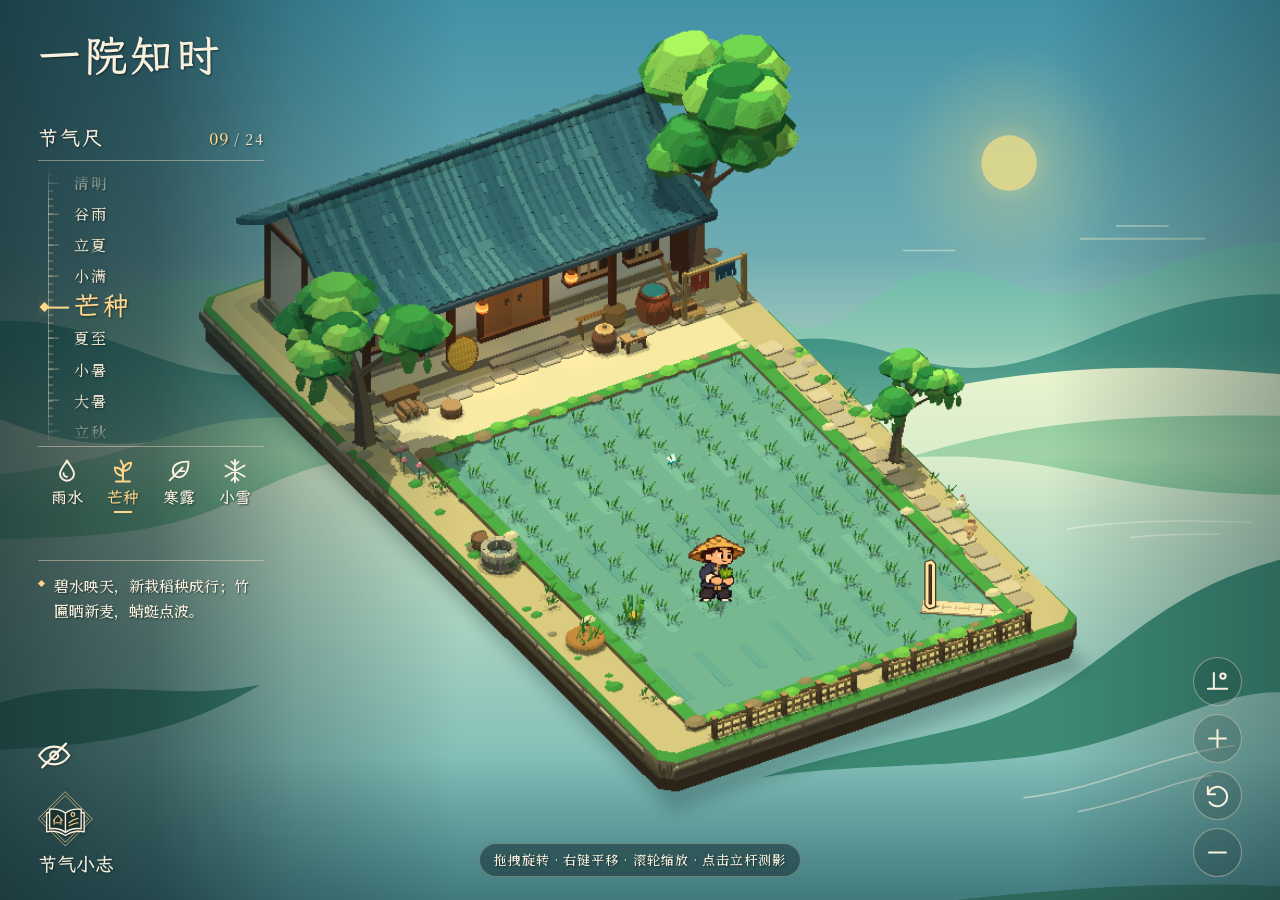
==== index.html @ ab1779f5 "feat: 初始化一院知时 v0.3（阻尼平滑视角、四时传统色彩优化与节气小志）" ====
<!doctype html>
<html lang="zh-CN">
<head>
  <meta charset="utf-8">
  <meta name="viewport" content="width=device-width, initial-scale=1">
  <meta name="theme-color" content="#192b2c">
  <meta name="description" content="沿二十四节气尺，于江汉农家小院观四时物候、传统色彩与圭表日影。">
  <title>一院知时</title>
  <link rel="stylesheet" href="style.css">
</head>
<body data-season="grain">
  <main class="exhibit">
    <aside class="side-panel" aria-label="节气导览">
      <header class="mast">
        <h1 id="work-title">一院知时</h1>
      </header>
      <nav class="calendar" aria-labelledby="ruler-heading">
        <div class="ruler-heading">
          <h2 id="ruler-heading">节气尺</h2>
          <span class="ruler-count"><span id="term-number">09</span> / 24</span>
        </div>
        <div class="ruler-window">
          <div class="ruler-cursor" aria-hidden="true"></div>
          <div id="terms" class="terms" style="--ruler-index: 8">
            <span class="calendar-mark">立春</span>
            <button class="term" type="button" tabindex="-1" data-season="rain"><span class="term-name">雨水</span><small lang="en">Rain Water</small></button>
            <span class="calendar-mark">惊蛰</span>
            <span class="calendar-mark">春分</span>
            <span class="calendar-mark">清明</span>
            <span class="calendar-mark">谷雨</span>
            <span class="calendar-mark">立夏</span>
            <span class="calendar-mark">小满</span>
            <button class="term" type="button" tabindex="-1" data-season="grain" aria-current="true"><span class="term-name">芒种</span><small lang="en">Grain in Ear</small></button>
            <span class="calendar-mark">夏至</span>
            <span class="calendar-mark">小暑</span>
            <span class="calendar-mark">大暑</span>
            <span class="calendar-mark">立秋</span>
            <span class="calendar-mark">处暑</span>
            <span class="calendar-mark">白露</span>
            <span class="calendar-mark">秋分</span>
            <button class="term" type="button" tabindex="-1" data-season="dew"><span class="term-name">寒露</span><small lang="en">Cold Dew</small></button>
            <span class="calendar-mark">霜降</span>
            <span class="calendar-mark">立冬</span>
            <button class="term" type="button" tabindex="-1" data-season="winter"><span class="term-name">小雪</span><small lang="en">Minor Snow</small></button>
            <span class="calendar-mark">大雪</span>
            <span class="calendar-mark">冬至</span>
            <span class="calendar-mark">小寒</span>
            <span class="calendar-mark">大寒</span>
          </div>
        </div>
        <div class="yard-links" role="group" aria-label="四个小院场景">
          <button type="button" data-yard="rain">
            <svg viewBox="0 0 24 24" aria-hidden="true"><path d="M12 3c-1.4 3.2-6 7.5-6 11.3a6 6 0 0 0 12 0C18 10.5 13.4 6.2 12 3Zm-3 11a3 3 0 0 0 3 3"/></svg>
            <span>雨水</span>
          </button>
          <button type="button" data-yard="grain" aria-current="true">
            <svg viewBox="0 0 24 24" aria-hidden="true"><path d="M12 21V7m0 9c-5 0-7-3-7-7 4 0 7 2 7 7Zm0-4c0-4 2.9-6.8 7-7 0 4-2.6 7-7 7Zm0-5-2-4m-4 18h12"/></svg>
            <span>芒种</span>
          </button>
          <button type="button" data-yard="dew">
            <svg viewBox="0 0 24 24" aria-hidden="true"><path d="M20 4c-8.2-.3-13.4 2.8-13.4 8a5.1 5.1 0 0 0 5.2 5.3c5.2 0 8.5-5.7 8.2-13.3ZM4 20 15 9m-7.2 7.2-.9-4.3m5.1 0 4.4.2"/></svg>
            <span>寒露</span>
          </button>
          <button type="button" data-yard="winter">
            <svg viewBox="0 0 24 24" aria-hidden="true"><path d="M12 2.5v19m-8.2-14.2 16.4 9.4M3.8 16.7l16.4-9.4M9 4l3 3 3-3M9 20l3-3 3 3"/></svg>
            <span>小雪</span>
          </button>
        </div>
      </nav>
      <div class="season-note" aria-live="polite" aria-atomic="true">
        <p id="term-summary">碧水映天，新栽稻秧成行；竹匾晒新麦，蜻蜓点波。</p>
      </div>
    </aside>
    <section class="stage" aria-label="农家小院">
      <svg class="landscape" viewBox="0 0 1200 900" preserveAspectRatio="xMidYMid slice" aria-hidden="true">
        <defs>
          <linearGradient id="sky" x2="0" y2="1">
            <stop offset="0" stop-color="var(--sky-top)"/>
            <stop offset="1" stop-color="var(--sky-haze)"/>
          </linearGradient>
          <linearGradient id="river" x2="0" y2="1">
            <stop offset="0" stop-color="var(--sky-haze)"/>
            <stop offset="1" stop-color="var(--river)"/>
          </linearGradient>
          <radialGradient id="sun-aura">
            <stop offset="0" stop-color="var(--sun-disc)" stop-opacity=".76"/>
            <stop offset=".36" stop-color="var(--sun-disc)" stop-opacity=".26"/>
            <stop offset="1" stop-color="var(--sun-disc)" stop-opacity="0"/>
          </radialGradient>
          <linearGradient id="ridge-mist" x2="0" y2="1">
            <stop offset="0" stop-color="var(--sky-haze)" stop-opacity="0"/>
            <stop offset=".66" stop-color="var(--sky-haze)" stop-opacity=".73"/>
            <stop offset="1" stop-color="var(--sky-haze)" stop-opacity="0"/>
          </linearGradient>
        </defs>
        <path fill="url(#sky)" d="M0 0h1200v900H0z"/>
        <g class="landscape-sun">
          <circle cx="946" cy="181" r="112" fill="url(#sun-aura)"/>
          <circle cx="946" cy="181" r="26" fill="var(--sun-disc)"/>
        </g>
        <g fill="none" stroke="var(--sky-haze)" stroke-linecap="round" opacity=".46">
          <path d="M1013 252h116m-82-12h48" stroke-width="2"/>
          <path d="M260 220h94m14 0h19m460 43h48" stroke-width="1.4"/>
        </g>
        <path fill="var(--ridge-far)" d="M0 355C83 332 135 279 209 292c33 6 66 42 105 46 44 5 81-41 124-43 46-3 65 35 108 40 42 5 67-33 104-36 40-3 63 28 101 35 47 8 72-44 123-51 56-8 82 25 127 21 69-6 101-45 199-49v223H0z"/>
        <path class="landscape-mist" fill="url(#ridge-mist)" d="M0 267h1200v169H0z"/>
        <path fill="var(--ridge-near)" d="M0 329c75-4 132 36 198 48 76 13 116-22 183-19 60 3 106 34 184 32 85-3 114-39 187-44 61-5 101 29 165 27 89-3 153-71 283-69v193H0z"/>
        <path fill="url(#river)" d="M0 421c146 63 248-23 418-17 135 5 178 30 284 24 111-6 219-76 498-49v521H0z"/>
        <path fill="var(--bank-far)" d="M0 473c156-17 172-65 312-51 112 11 145 22 263 13-73 26-193 15-247 24-89 15-106 55-214 68-41 5-76 5-114 7zm1200-55c-147-2-248 7-348 39 132-8 181 34 348 35z"/>
        <path fill="var(--bank-near)" d="M0 687c91-29 156 1 244-17-69 42-139 57-244 61zm1200-134c-144 38-168 125-297 157-61 15-131 27-189 47 99-16 216-6 309-31 69-18 122-49 177-49zm0 306c-179-9-348 19-536 41h536z"/>
        <path class="landscape-mist" fill="url(#ridge-mist)" d="M0 345h1200v165H0z"/>
        <g fill="none" stroke="var(--water-line)" stroke-linecap="round" stroke-width="1.5" opacity=".65">
          <path d="M1001 524c50-8 105-9 172-6m-113 14c36-4 59-3 83-3m-183 247c76-9 127-40 197-49m-146 62c65-13 82-27 125-34"/>
        </g>
      </svg>
      <svg id="yard-shadow" aria-hidden="true"><polygon id="plinth-shadow"/></svg>
      <canvas id="yard-compatibility" aria-hidden="true" hidden></canvas>
      <img id="farmer-atlas" alt="" hidden>
      <canvas id="yard" tabindex="0" aria-label="三维农家小院。拖动旋转，滚动缩放，右键拖动平移，键盘方向键旋转。"></canvas>
      <svg id="yard-hotspots" aria-hidden="true" hidden>
        <polygon id="gnomon-outline-edge"/>
        <polygon id="gnomon-outline"/>
        <path id="gnomon-measure"/>
      </svg>
      <button id="gnomon-target" type="button" aria-label="观察立杆与正午日影" aria-controls="gnomon-inspect" aria-expanded="false" hidden></button>
      <p class="renderer-message" id="renderer-message" hidden>浏览器暂时无法显示三维场景。</p>
    </section>
    <section id="gnomon-inspect" class="gnomon-inspect" aria-labelledby="gnomon-heading" hidden>
      <header>
        <h2 id="gnomon-heading">立杆测影</h2>
        <button id="gnomon-return" type="button" aria-label="退出观察" title="退出观察">
          <svg viewBox="0 0 24 24" aria-hidden="true"><path d="m6 6 12 12M18 6 6 18"/></svg>
        </button>
      </header>
      <p class="gnomon-reading">
        <span>正午影长</span><output id="gnomon-length"></output>
        <span class="gnomon-altitude">正午仰角 <output id="gnomon-altitude"></output></span>
      </p>
      <p id="gnomon-note">同一地点，正午太阳越高，竿影越短。</p>
    </section>
    <p class="stage-hint" aria-hidden="true">拖拽旋转 · 右键平移 · 滚轮缩放 · 点击立杆测影</p>
    <aside class="stage-tools" aria-label="浏览小院">
      <div class="view-controls" aria-label="小院视角">
        <button id="toggle-gnomon" type="button" aria-label="观察立杆测影" aria-pressed="false" title="立杆测影"><svg viewBox="0 0 24 24" aria-hidden="true"><path d="M9 5v13M4 18h16M9 18h9"/><circle cx="16.5" cy="7.5" r="2.2"/></svg></button>
        <button id="zoom-in" type="button" aria-label="放大" title="放大"><svg viewBox="0 0 24 24" aria-hidden="true"><path d="M5 12h14m-7-7v14"/></svg></button>
        <button id="reset-view" type="button" aria-label="复位视角" title="复位视角"><svg viewBox="0 0 24 24" aria-hidden="true"><path d="M4 5v6h6M4.4 10.2a8 8 0 1 1 1 7.3"/></svg></button>
        <button id="zoom-out" type="button" aria-label="缩小" title="缩小"><svg viewBox="0 0 24 24" aria-hidden="true"><path d="M5 12h14"/></svg></button>
      </div>
    </aside>
    <aside class="hud-dock" aria-label="界面和节气小志">
      <button id="hud-toggle" class="hud-toggle" type="button" aria-label="隐藏界面" aria-pressed="false" title="隐藏界面">
        <svg viewBox="1.75 0 28 28" aria-hidden="true">
          <path d="M2.6 14c2.7-4.15 6.9-6.7 11.4-6.7s8.7 2.55 11.4 6.7c-2.7 4.15-6.9 6.7-11.4 6.7S5.3 18.15 2.6 14Z"/>
          <circle cx="14" cy="14" r="3"/>
          <path class="hud-eye-slash" d="M5 23 23 5"/>
        </svg>
      </button>
      <button id="open-guide" class="guide-toggle" type="button" aria-haspopup="dialog" aria-controls="season-guide">
        <svg viewBox="3.45 0 80 80" aria-hidden="true">
          <path class="journal-frame" d="M40 4 76 40 40 76 4 40Z M40 9 71 40 40 71 9 40Z"/>
          <path class="journal-book" d="M40 32c-5-4-12-6-21-5v26c8-1 16 1 21 5 5-4 13-6 21-5V27c-9-1-16 1-21 5Zm0 0v26m-21-27-4 1v25c10-2 19 1 25 5 6-4 15-7 25-5V32l-4-1"/>
          <path class="journal-ink" d="m24 42 6-7 6 7m-11-1v6m9-6v6m-7-2h5m13 0c3-3 7-5 12-6m-12 10c4-2 8-4 12-4"/>
          <circle class="journal-ink" cx="50" cy="34" r="2.5"/>
        </svg>
        <span>节气小志</span>
      </button>
    </aside>
    <dialog id="season-guide" aria-labelledby="guide-term">
      <header class="guide-header">
        <div>
          <p class="guide-kicker">节气小志 <span id="guide-meta"></span></p>
          <h2 id="guide-term">芒种</h2>
        </div>
        <form method="dialog">
          <button class="guide-close" type="submit" aria-label="关闭" title="关闭" autofocus><svg viewBox="0 0 24 24" aria-hidden="true"><path d="m6 6 12 12M18 6 6 18"/></svg></button>
        </form>
      </header>
      <p id="guide-verse" class="guide-verse"></p>
      <p id="term-note">「有芒之谷可稼种」。浅水稻田映出天光云影，农夫忙于抢墒插秧；檐下竹匾摊晒新麦，蜻蜓掠水，夏木葱茏。</p>
      <dl class="phenology" aria-label="节气三候">
        <div><dt>初候</dt><dd id="hou-1"></dd></div>
        <div><dt>二候</dt><dd id="hou-2"></dd></div>
        <div><dt>三候</dt><dd id="hou-3"></dd></div>
      </dl>
      <div class="season-observations">
        <section class="season-palette" aria-labelledby="palette-heading">
          <h3 id="palette-heading">节气传统色</h3>
          <ul class="swatches">
            <li><i aria-hidden="true"></i><span></span></li>
            <li><i aria-hidden="true"></i><span></span></li>
            <li><i aria-hidden="true"></i><span></span></li>
          </ul>
          <small id="palette-caption" class="palette-caption"></small>
        </section>
        <figure class="sundial" id="sundial">
          <figcaption>田头正午日影</figcaption>
          <svg class="sun-diagram" viewBox="-15 10 95 55" aria-hidden="true">
            <path d="M-12 62H79" class="dial-axis"/>
            <rect x="32" y="60" height="2" class="shadow"/>
            <path d="M32 62V38" class="gnomon"/>
            <rect y="-.5" height="1" class="sun-ray"/>
            <circle cx="4" cy="4" r="3.5" class="sun"/>
          </svg>
          <span id="shadow-ratio" aria-hidden="true"></span>
          <small id="shadow-latitude" class="shadow-latitude">北纬 30.4° 示意</small>
        </figure>
      </div>
    </dialog>
    <div id="season-interlude" class="season-interlude" aria-hidden="true">
      <svg class="interlude-landscape" viewBox="0 0 1000 480" preserveAspectRatio="xMidYMax slice">
        <path d="M0 416c105-17 169-57 258-55 98 2 174 41 272 33 108-10 181-69 274-59 83 9 118 36 196 42v103H0Z" fill="currentColor"/>
        <path d="M0 451c102-11 172-47 263-43 77 3 157 35 254 30 119-7 202-52 294-43 74 7 125 38 189 41v44H0Z" fill="#060e16"/>
      </svg>
      <div class="interlude-composition">
        <svg id="term-dial" class="term-dial" viewBox="-220 -220 440 440" focusable="false">
          <circle r="176" class="dial-minute-ring"/>
          <circle r="166" class="dial-ring"/>
          <g id="dial-rotor">
            <path id="dial-diameters" class="dial-diameters"/>
            <g id="dial-fans"></g>
          </g>
          <circle r="15" class="dial-hub-ring"/>
          <path d="M0-10 2.7-2.7 10 0 2.7 2.7 0 10-2.7 2.7-10 0-2.7-2.7Z" class="dial-hub"/>
          <path d="M-6-215 0-205 6-215Z" class="dial-pointer"/>
        </svg>
        <div class="interlude-text">
          <p id="interlude-name" class="interlude-name"></p>
          <p id="interlude-english" class="interlude-english" lang="en"></p>
          <p id="interlude-longitude" class="interlude-longitude"></p>
          <p id="interlude-verse" class="interlude-verse"></p>
        </div>
      </div>
    </div>
  </main>
  <script src="assets/farmer-data.js"></script>
  <script src="scene.js"></script>
  <script src="app.js"></script>
</body>
</html>
---- style.css ----
@font-face {
  font-family:"Yard WenKai";
  src:url("fonts/yard-wenkai.woff2") format("woff2");
  font-weight:500;
  font-display:swap;
}
@font-face {
  font-family:"Yard Song";
  src:url("fonts/yard-song.woff") format("woff");
  font-weight:500;
  font-display:swap;
}
:root {
  color-scheme: light;
  --display:"Yard WenKai","STKaiti","华文楷体","KaiTi","楷体",serif;
  --body-font:"Yard Song","Noto Serif SC","STSong","华文宋体","SimSun","宋体",serif;
  --ink: #fff8eb;
  --paper: #f4f0e5;
  --accent: #ffe699;
  --sky-top:#3c8ea6;
  --sky-haze:#eaf5cf;
  --sun-disc:#ffe584;
  --ridge-far:#6cb8aa;
  --ridge-near:#3f9385;
  --river:#57a8ae;
  --bank-far:#79c293;
  --bank-near:#3d8b75;
  --water-line:#f2fae4;
  --scrim:#12292d;
  --plinth-shadow:#1c3d3f;
  --mist-opacity:.48;
  --hud-edge:clamp(24px,3vw,56px);
  --hud-top:clamp(24px,3.7vh,46px);
  --hud-bottom:clamp(18px,2.6vh,32px);
  --ruler-step:clamp(26px,3.45vh,38px);
  --hud-dock-width:clamp(94px,7.1vw,128px);
  --hud-rail-width:clamp(210px,17.6vw,280px);
  --hud-ink:#f9f0dd;
  --hud-muted:#e7dfca;
  --hud-gold:#ffd68a;
  --hud-line:#f2e0c473;
  --hud-shadow:1px 1px 2px #0f2226b8;
  --ui-shadow:1px 1px 1px rgb(21 40 35 / 14%);
}
* { box-sizing: border-box; }
[hidden] { display: none !important; }
body[data-season="rain"] {
  --accent:#daf09e;
  --mist-opacity:.60;
  --sky-top:#479396; --sky-haze:#e4f3d6; --sun-disc:#ffeab5; --ridge-far:#7cc3b3;
  --ridge-near:#4da08a; --river:#68b8b3; --bank-far:#88ca95; --bank-near:#489477;
  --scrim:#11292a; --plinth-shadow:#1d403d;
}
body[data-season="dew"] {
  --accent:#ffd49c;
  --mist-opacity:.38;
  --sky-top:#4c6e96; --sky-haze:#f3dfc1; --sun-disc:#ffb56b; --ridge-far:#869cb5;
  --ridge-near:#58728c; --river:#6c8ca3; --bank-far:#bea57f; --bank-near:#687f8d;
  --water-line:#fae9d0; --scrim:#1c2130; --plinth-shadow:#2c2f42;
}
body[data-season="winter"] {
  --accent:#d9ecfa;
  --mist-opacity:.70;
  --sky-top:#4b6a8f; --sky-haze:#e4eff7; --sun-disc:#ffe3b5; --ridge-far:#8aa6bf;
  --ridge-near:#5a7896; --river:#6e8ea8; --bank-far:#c0d4e2; --bank-near:#5f7f9b;
  --water-line:#f0f7fc; --scrim:#132133; --plinth-shadow:#1f334a;
}
body { margin:0; min-width:300px; background:var(--paper); color:var(--ink); font:500 16px/1.5 var(--body-font); font-synthesis:none; }
button { color:inherit; font:inherit; cursor:pointer; -webkit-tap-highlight-color:transparent; }
button:focus-visible, canvas:focus-visible { outline:2px solid currentColor; outline-offset:-2px; }

.exhibit { position:relative; min-height:100svh; }
.exhibit::before {
  content:""; position:absolute; z-index:2; inset:0; pointer-events:none;
  background:
    linear-gradient(90deg,color-mix(in srgb,var(--scrim) 78%,transparent) 0%,color-mix(in srgb,var(--scrim) 62%,transparent) 12%,color-mix(in srgb,var(--scrim) 26%,transparent) 23%,transparent 36%,transparent 82%,color-mix(in srgb,var(--scrim) 36%,transparent) 100%),
    linear-gradient(0deg,color-mix(in srgb,var(--scrim) 38%,transparent) 0%,transparent 16%);
}
.exhibit.hud-hidden::before { content:none; }
.exhibit.hud-hidden :is(.side-panel,.stage-tools,.stage-hint,.renderer-message,.season-interlude) { display:none; }
.exhibit.hud-hidden :is(#yard-hotspots,#gnomon-target,.gnomon-inspect) { display:none; }
.exhibit.gnomon-focused .stage-hint,
body:has(#season-guide[open]) .stage-hint { opacity:0; }
.exhibit.hud-hidden .guide-toggle { visibility:hidden; }
.hud-dock {
  position:fixed; z-index:3; left:var(--hud-edge); bottom:var(--hud-bottom);
  width:var(--hud-dock-width); display:grid; justify-items:start; gap:clamp(6px,1vh,12px);
  color:var(--hud-ink); text-shadow:var(--hud-shadow);
}
.hud-dock button, .stage-tools button, .guide-close { padding:0; border:0; background:transparent; }
.hud-dock button:hover, .stage-tools button:hover, .guide-close:hover { color:var(--hud-gold); }
.hud-toggle {
  display:grid; place-items:center start; width:clamp(54px,4vw,74px); height:clamp(48px,3.6vw,62px);
}
.hud-toggle svg {
  width:clamp(37px,2.55vw,49px); height:auto; fill:none; stroke:currentColor; stroke-width:1.7;
  stroke-linecap:round; stroke-linejoin:round; filter:drop-shadow(1px 1px 1px #13252793);
}
.hud-toggle[aria-pressed="true"] .hud-eye-slash { display:none; }
.hud-toggle[aria-pressed="true"] { color:#203a39; }
.hud-toggle[aria-pressed="true"] svg { filter:drop-shadow(0 1px 1px #fff8e9ba); }
.side-panel {
  position:absolute; z-index:3; top:var(--hud-top); bottom:var(--hud-bottom); left:var(--hud-edge);
  width:var(--hud-rail-width); display:grid; grid-template-rows:auto auto 1fr;
  align-items:start; row-gap:clamp(22px,5vh,50px);
  pointer-events:none; color:var(--hud-ink); text-shadow:var(--hud-shadow);
}
.mast h1 { margin:0; font:500 clamp(40px,3.35vw,65px)/1.12 var(--display); letter-spacing:.07em; white-space:nowrap; }
.calendar { width:100%; }
.ruler-heading {
  display:flex; align-items:baseline; justify-content:space-between; gap:8px;
  border-bottom:1px solid var(--hud-line); padding-bottom:9px; margin-bottom:6px;
}
.ruler-heading h2 { margin:0; font:500 clamp(20px,1.3vw,25px)/1.2 var(--display); letter-spacing:.09em; }
.ruler-count { color:var(--hud-muted); font-size:clamp(14px,1vw,19px); font-variant-numeric:lining-nums tabular-nums; letter-spacing:.08em; }
#term-number { color:var(--hud-gold); font-size:1.12em; }
.ruler-window {
  position:relative; width:100%; height:calc(9 * var(--ruler-step)); overflow:clip;
  pointer-events:auto; touch-action:pan-x pinch-zoom; user-select:none;
  mask-image:linear-gradient(transparent,#000 13%,#000 87%,transparent);
}
.terms {
  position:absolute; width:100%; top:calc(50% - var(--ruler-step) / 2);
  display:grid; grid-auto-rows:var(--ruler-step);
  transform:translateY(calc(var(--ruler-index) * var(--ruler-step) * -1));
  transition:transform 250ms cubic-bezier(.25,.73,.28,1);
}
.terms::before {
  content:""; position:absolute; top:calc(var(--ruler-step) / 2); bottom:calc(var(--ruler-step) / 2);
  left:10px; width:4px; border-left:1px solid var(--hud-line);
  background:repeating-linear-gradient(to bottom,var(--hud-line) 0 1px,transparent 1px calc(var(--ruler-step) / 4));
}
.calendar-mark {
  position:relative; display:flex; align-items:center; padding-left:36px;
  color:var(--hud-muted); font:500 clamp(15px,1.05vw,19px)/1 var(--body-font); letter-spacing:.12em;
}
.calendar-mark::before, .term::before {
  content:""; position:absolute; left:10px; top:50%; width:11px; border-top:1px solid var(--hud-line);
}
.term {
  position:relative; display:flex; align-items:center; gap:9px; padding:0 0 0 36px;
  border:0; background:transparent; text-align:left; text-shadow:inherit; pointer-events:auto;
}
.term::before { width:17px; border-color:currentColor; }
.term-name { font:500 clamp(18px,1.15vw,22px)/1 var(--display); letter-spacing:.09em; }
.term small { display:none; }
.term[aria-current="true"], .term:hover { color:var(--hud-gold); }
.term[aria-current="true"] .term-name { font-size:clamp(25px,2vw,38px); }
.term[aria-current="true"]::before { width:21px; border-top-width:2px; }
.ruler-cursor {
  position:absolute; z-index:1; left:3px; top:50%; width:7px; height:7px;
  transform:translateY(-50%) rotate(45deg); pointer-events:none;
  background:var(--hud-gold); box-shadow:0 0 9px #ffbf6766;
}
.yard-links { display:grid; grid-template-columns:repeat(4,1fr); border-top:1px solid var(--hud-line); padding-top:5px; }
.yard-links button {
  position:relative; display:grid; place-items:center; align-content:center; gap:5px;
  min-width:0; min-height:clamp(61px,4.1vw,78px); padding:5px 2px 9px; border:0; background:transparent;
  font:500 clamp(16px,1.05vw,20px)/1 var(--display); white-space:nowrap; text-shadow:inherit; pointer-events:auto;
}
.yard-links button:is([aria-current="true"],:hover) { color:var(--hud-gold); }
.yard-links button[aria-current="true"]::after {
  content:""; position:absolute; bottom:2px; width:18px; border-bottom:2px solid currentColor;
}
.yard-links svg, .stage-tools svg, .guide-close svg, .guide-toggle svg {
  fill:none; stroke:currentColor; stroke-width:1.65; stroke-linecap:round; stroke-linejoin:round;
}
.yard-links svg { width:clamp(28px,1.9vw,36px); height:auto; }
.season-note {
  position:relative; max-width:100%;
  border-top:1px solid var(--hud-line); padding:13px 0 0 16px;
}
.season-note::before {
  content:""; position:absolute; top:20px; left:1px; width:5px; height:5px;
  transform:rotate(45deg); background:var(--hud-gold);
}
.season-note p { margin:0; font-size:clamp(15px,1.05vw,18px); line-height:1.65; text-wrap:pretty; }
.stage-tools {
  position:absolute; z-index:3; right:var(--hud-edge); bottom:var(--hud-bottom);
  color:var(--hud-ink); text-shadow:var(--hud-shadow);
}
.guide-toggle {
  display:grid; place-items:center start; gap:5px; width:100%; padding-bottom:3px; text-align:left;
  font:500 clamp(19px,1.27vw,25px)/1.2 var(--display); white-space:nowrap; text-shadow:inherit;
}
.guide-toggle svg {
  width:clamp(60px,4.6vw,88px); height:auto; filter:drop-shadow(1px 2px 1px #13232693);
}
.journal-frame { stroke:var(--hud-gold); stroke-opacity:.84; stroke-width:1.1; }
.journal-book { fill:#172d2caa; stroke-width:1.8; }
.journal-ink { stroke:var(--hud-gold); stroke-width:1.5; }
.view-controls { display:grid; justify-items:center; gap:8px; }
.view-controls button, .guide-close { display:grid; place-items:center; height:44px; width:44px; }
.view-controls button {
  width:clamp(49px,3.6vw,67px); height:clamp(49px,3.6vw,67px);
  border:1px solid var(--hud-line); border-radius:50%; background:#142b2b36;
  transition:color .2s ease,border-color .2s ease,background-color .2s ease;
}
.view-controls button[aria-pressed="true"] {
  color:var(--hud-gold); border-color:var(--hud-gold); background:#172f3188;
}
.stage-hint {
  position:absolute; z-index:3; left:50%; bottom:var(--hud-bottom); transform:translateX(-50%);
  margin:0; padding:6px 14px; border-radius:999px; pointer-events:none;
  font-size:13px; letter-spacing:.08em; white-space:nowrap;
  color:var(--hud-ink); background:color-mix(in srgb,var(--scrim) 52%,transparent);
  border:1px solid color-mix(in srgb,var(--hud-line) 70%,transparent);
  text-shadow:var(--hud-shadow); transition:opacity .2s ease;
}
.view-controls svg { width:clamp(29px,2.03vw,38px); height:auto; }
.guide-close svg { width:32px; height:32px; }

#season-guide {
  position:fixed; inset:auto auto var(--hud-bottom) calc(var(--hud-edge) + var(--hud-rail-width) + 16px); margin:0;
  width:min(450px,calc(100% - 2 * var(--hud-edge) - var(--hud-rail-width) - 16px)); max-width:none;
  max-height:calc(100dvh - 2 * var(--hud-bottom)); overflow:auto;
  padding:clamp(16px,2.05vw,27px); color:var(--hud-ink); background:#16292cf2;
  border:1px solid #d4b982a6; box-shadow:0 18px 50px #08171a66;
}
#season-guide::backdrop { background:#0e1b1f59; }
.guide-header { display:flex; align-items:start; justify-content:space-between; }
.guide-header p { margin:0 0 4px; font:500 15px/1.4 var(--display); letter-spacing:.12em; color:var(--hud-gold); }
#guide-meta { font:500 13px/1.4 var(--body-font); letter-spacing:.06em; color:var(--hud-muted); }
.guide-header h2 { margin:0; font:500 clamp(34px,3.8vw,50px)/1.15 var(--display); letter-spacing:.12em; }
.guide-close { margin:-7px -7px 0 0; }
.guide-verse {
  margin:12px 0 0; padding:4px 0 4px 11px; border-left:2px solid var(--hud-gold);
  font:500 15px/1.55 var(--body-font); color:var(--hud-gold); letter-spacing:.05em;
}
#term-note { margin:12px 0 14px; font:500 15.5px/1.8 var(--body-font); }
.phenology {
  display:grid; grid-template-columns:repeat(3,minmax(0,1fr)); gap:8px;
  margin:0 0 16px; padding:10px 0;
  border-top:1px solid var(--hud-line); border-bottom:1px solid var(--hud-line);
}
.phenology div { display:grid; gap:3px; min-width:0; }
.phenology dt { font-size:12px; letter-spacing:.12em; color:var(--hud-gold); opacity:.9; }
.phenology dd { margin:0; font-size:14px; line-height:1.35; color:var(--hud-ink); }
.season-observations {
  display:grid; grid-template-columns:1fr 1fr; align-items:start; gap:12px;
  padding-top:2px;
}
.season-palette h3, .sundial figcaption { margin:0; font:500 17px/1.25 var(--display); white-space:nowrap; }
.swatches { display:flex; gap:8px; list-style:none; padding:0; margin:12px 0 0; }
.swatches li { display:grid; justify-items:start; gap:5px; font-size:14px; line-height:1.4; white-space:nowrap; }
.swatches i { width:2.1em; height:1.05em; background:var(--swatch); border:1px solid #fff6e066; box-shadow:0 1px 4px #07121455; }
.palette-caption { display:block; margin-top:9px; font-size:12.5px; letter-spacing:.08em; color:var(--hud-muted); }
.sundial { margin:0; padding-left:13px; border-left:1px solid var(--hud-line); display:grid; justify-items:start; }
.sun-diagram { display:block; width:100px; height:54px; }
#shadow-ratio { color:var(--hud-gold); font-size:15px; line-height:1.4; font-variant-numeric:lining-nums tabular-nums; }
.shadow-latitude { margin-top:4px; color:var(--hud-muted); font-size:12px; white-space:nowrap; }
.dial-axis { stroke:currentColor; opacity:.62; stroke-width:1; }
.gnomon { stroke:currentColor; stroke-width:2; }
.shadow { width:var(--shadow-length,4px); fill:var(--hud-gold); transition:width .28s; }
.sun { stroke:var(--hud-gold); stroke-width:1.4; fill:#fae3aa; transform:translate(var(--sun-position,8px),var(--sun-height,12px)); transition:transform .28s; }
.sun-ray { width:var(--ray-length,31px); fill:var(--hud-gold); transform:translate(32px,38px) rotate(var(--ray-angle,-132deg)); transition:width .28s,transform .28s; }

.stage {
  position:relative; isolation:isolate; min-height:100svh; overflow:hidden;
  background:var(--river);
}
.landscape { position:absolute; inset:0; width:100%; height:100%; pointer-events:none; }
#yard-shadow, #yard-hotspots { position:absolute; inset:0 0 50px; width:100%; height:calc(100% - 50px); pointer-events:none; overflow:visible; }
#plinth-shadow { fill:var(--plinth-shadow); opacity:.29; filter:blur(8px); transform:translate(7px,9px); }
.landscape-sun { opacity:.75; }
.landscape-mist { opacity:var(--mist-opacity); }
body[data-season="rain"] .landscape-sun,
body[data-season="winter"] .landscape-sun { visibility:hidden; }
#yard, #yard-compatibility { position:absolute; inset:0 0 50px; width:100%; height:calc(100% - 50px); display:block; }
#yard { touch-action:none; cursor:grab; }
#yard.gnomon-hover { cursor:pointer; }
#yard.dragging { cursor:grabbing; }
#yard-compatibility { pointer-events:none; }
#yard.compatibility-active { opacity:0; }
.stage:has(#yard.compatibility-active:focus-visible) { outline:2px solid var(--accent); outline-offset:-3px; }
.renderer-message { position:absolute; inset:43% 20px auto; text-align:center; }
#gnomon-target { position:absolute; pointer-events:none; opacity:0; padding:0; border:0; }
#yard-hotspots { --pole-stroke:3px; }
.stage:has(#yard.gnomon-hover,#gnomon-target:focus-visible) #yard-hotspots,
.exhibit.gnomon-focused #yard-hotspots { --pole-stroke:4.5px; }
#gnomon-outline, #gnomon-outline-edge { fill:none; stroke-linejoin:round; }
#gnomon-outline-edge { stroke:#352419; stroke-width:calc(var(--pole-stroke) + 2.5px); opacity:.86; }
#gnomon-outline { stroke:#ffe3a0; stroke-width:var(--pole-stroke); }
#gnomon-measure {
  display:none; stroke:#ffda8d; stroke-width:2; stroke-linecap:round;
  fill:none; filter:drop-shadow(0 1px 2px #1b2928);
}
.exhibit.gnomon-focused #gnomon-measure { display:block; }
.gnomon-inspect {
  position:absolute; z-index:3; left:50%; bottom:var(--hud-bottom); transform:translateX(-50%);
  width:min(448px,calc(100% - 2 * var(--hud-edge))); padding:14px 19px 16px;
  color:var(--hud-ink); background:#16292cf2; border:1px solid #d4b982a6;
  box-shadow:0 8px 28px #09191a44;
}
.gnomon-inspect header { display:flex; align-items:center; justify-content:space-between; }
.gnomon-inspect h2 { margin:0; font:500 21px/1.2 var(--display); letter-spacing:.1em; }
.gnomon-inspect button {
  display:grid; place-items:center; width:36px; height:36px; margin:-5px -8px 0 0;
  border:0; padding:0; background:transparent;
}
.gnomon-inspect button:hover { color:var(--hud-gold); }
.gnomon-inspect button svg {
  width:24px; height:24px; fill:none; stroke:currentColor; stroke-width:1.7; stroke-linecap:round;
}
.gnomon-inspect p { margin:6px 0 0; }
.gnomon-reading { display:flex; flex-wrap:wrap; align-items:baseline; gap:6px 12px; color:var(--hud-muted); }
#gnomon-length { font:500 26px/1.25 var(--body-font); color:var(--hud-gold); font-variant-numeric:tabular-nums; }
.gnomon-altitude { margin-left:auto; font-size:14px; color:var(--hud-muted); font-variant-numeric:tabular-nums; }
#gnomon-altitude { color:var(--hud-ink); }
.season-interlude {
  --wash:#101e21;
  --tint:#d9e4bb;
  --dial-gold:#ffdf9d;
  --dial-turn:460ms;
  --dial-reveal:210ms;
  --interlude-fade:150ms;
  --travel:calc(var(--entry-direction,1) * clamp(48px,9svh,84px));
  position:fixed; z-index:4; inset:0;
  display:grid; place-items:center; padding:clamp(12px,3vw,36px);
  pointer-events:none;
  color:#fff8e9;
}
.season-interlude::before {
  content:"";
  position:absolute; inset:0;
  opacity:0;
  background-color:var(--wash);
  background-image:
    radial-gradient(circle at 18px 26px,#e5ead68c .6px,transparent 1.3px),
    radial-gradient(circle at 104px 52px,#b0c7d67d .5px,transparent 1.15px),
    radial-gradient(circle at 41px 70px,#f2ddbb7e .65px,transparent 1.5px),
    radial-gradient(circle at 187px 113px,#fff2ce96 .7px,transparent 1.7px),
    radial-gradient(ellipse at 32% 47%,#c4dfd91a,transparent 61%),
    linear-gradient(164deg,#070b14 0%,transparent 95%);
  background-size:115px 101px,173px 137px,89px 171px,257px 193px,100% 100%,100% 100%;
  transition:opacity 390ms ease,background-color 160ms ease;
}
.season-interlude[data-term="rain"] { --wash:#112331; --tint:#d2ecea; }
.season-interlude[data-term="dew"] { --wash:#2a1d20; --tint:#f4dfba; }
.season-interlude[data-term="winter"] { --wash:#15243b; --tint:#e2ecf5; }
.season-interlude[data-direction="backward"] { --entry-direction:-1; }
.season-interlude:is([data-phase="cover"],[data-phase="verse"])::before {
  opacity:1;
  transition-duration:130ms,135ms;
}
.interlude-landscape {
  position:absolute; inset:0; width:100%; height:100%;
  color:#0a131c; opacity:0; transition:opacity 350ms ease;
}
.season-interlude:is([data-phase="cover"],[data-phase="verse"]) .interlude-landscape { opacity:.78; transition-duration:160ms; }
.interlude-composition {
  position:relative; width:min(100%,1100px);
  display:grid; grid-template-columns:auto minmax(0,1fr); align-items:center;
  gap:clamp(22px,5.2vw,92px);
}
.term-dial {
  width:min(49vw,74svh,590px); height:auto; overflow:visible;
  display:block; opacity:0; transform:scale(.95);
  transition:opacity 320ms ease,transform 380ms cubic-bezier(.22,.75,.23,1);
}
.season-interlude:is([data-phase="cover"],[data-phase="verse"]) .term-dial {
  opacity:1; transform:scale(1); transition-duration:var(--interlude-fade),460ms;
}
.dial-ring, .dial-minute-ring, .dial-hub-ring {
  fill:none; stroke:var(--tint);
}
.dial-ring { stroke-opacity:.68; }
.dial-minute-ring { stroke-opacity:.26; stroke-width:1.45; stroke-dasharray:1 10.52; }
.dial-hub-ring { stroke-opacity:.27; stroke-width:.85; }
.dial-hub { fill:#fff2cc; filter:drop-shadow(0 0 6px #ffe0a7a6); }
.dial-pointer { fill:var(--dial-gold); filter:drop-shadow(0 0 5px #ffdf9d8c); }
#dial-rotor, .dial-label {
  transition:transform var(--dial-turn) cubic-bezier(.24,.79,.26,1);
}
#dial-rotor { transform-origin:0 0; transform:rotate(var(--dial-angle,0deg)); }
.dial-diameters, .dial-chords, .dial-arc, .dial-track { fill:none; }
.dial-diameters { stroke:#c6dce0; stroke-width:.8; stroke-opacity:.35; }
.dial-fan { color:#f4e0b1; }
.dial-fan-cool { color:#b5d9ed; }
.dial-chords { stroke:currentColor; stroke-width:.8; stroke-opacity:.53; }
.dial-arc { stroke:currentColor; stroke-width:1.4; stroke-opacity:.92; }
.dial-tick { stroke:var(--tint); stroke-opacity:.6; }
.dial-node { fill:#182128; stroke:#dfebec; stroke-width:1.15; }
.dial-principal .dial-node { fill:#fdf0d5; stroke:#fdf0d5; }
.dial-anchor .dial-node { filter:drop-shadow(0 0 4px #f9e7b896); }
.dial-track { stroke:var(--dial-gold); stroke-width:1.65; opacity:0; }
.dial-label {
  fill:#dee6df; text-anchor:middle; dominant-baseline:central;
  font:500 17px var(--display);
  transform-box:fill-box; transform-origin:center; transform:rotate(calc(-1 * var(--dial-angle,0deg)));
}
.dial-featured .dial-tick { stroke-width:1.6; stroke-opacity:.9; }
.dial-featured .dial-label { fill:#fff8eb; }
.season-interlude:is([data-phase="verse"],[data-phase="exit"]) .dial-current .dial-track {
  animation:dial-trace 200ms ease-out var(--dial-reveal) both;
}
.season-interlude:is([data-phase="verse"],[data-phase="exit"]) .dial-current :is(.dial-label,.dial-node) {
  fill:var(--dial-gold);
  filter:drop-shadow(0 0 5px #ffd88b75);
  animation:dial-light 200ms ease-out var(--dial-reveal) both;
}
.season-interlude:is([data-phase="verse"],[data-phase="exit"]) .dial-current .dial-node { stroke:var(--dial-gold); }
.dial-current:not(.dial-principal) .dial-node { --node-rest:#182128; --node-highlight:#182128; }
@keyframes dial-trace { to { opacity:.9; } }
@keyframes dial-light {
  from { fill:var(--node-rest,#fff8eb); filter:drop-shadow(0 0 0 transparent); }
  to { fill:var(--node-highlight,var(--dial-gold)); filter:drop-shadow(0 0 5px #ffd88b75); }
}
.interlude-text {
  opacity:0;
  text-shadow:var(--ui-shadow);
}
.season-interlude:is([data-phase="cover"],[data-phase="verse"]) .interlude-text {
  opacity:1;
  transition:opacity var(--interlude-fade) ease;
}
.season-interlude[data-phase="exit"] .interlude-text {
  transform:translate(0,calc(-1 * var(--travel)));
  transition:opacity 320ms ease,transform 420ms cubic-bezier(.37,.02,.43,1);
}
.interlude-name {
  margin:0;
  font:500 clamp(55px,6vw,102px)/1.05 var(--display); letter-spacing:.17em;
}
.interlude-english {
  margin:10px 0 0; color:var(--tint);
  font:500 clamp(14px,1.45vw,17px)/1.3 var(--body-font); letter-spacing:.16em;
}
.interlude-longitude {
  margin:11px 0 0; color:var(--tint);
  font-size:clamp(13px,1.1vw,16px); letter-spacing:.12em;
  font-variant-numeric:lining-nums tabular-nums;
}
.interlude-verse {
  margin:24px 0 0;
  font:500 clamp(16px,1.7vw,25px)/1.7 var(--body-font); letter-spacing:.08em;
}
.interlude-verse::before {
  content:""; display:block; width:42px; height:1px;
  margin:0 0 17px; background:var(--tint); opacity:.55;
}
@media (max-width:720px) and (orientation:portrait) {
  .interlude-composition { grid-template-columns:1fr; justify-items:center; gap:clamp(12px,3svh,28px); }
  .term-dial { width:min(100%,57svh,430px); }
  .interlude-text { text-align:center; }
  .interlude-name { padding-inline-start:.17em; font-size:clamp(46px,12vw,70px); }
  .interlude-verse { margin-top:16px; }
  .interlude-verse::before { margin:0 auto 10px; }
}
@media (min-width:721px) and (max-width:1150px) {
  #yard, #yard-compatibility, #yard-shadow, #yard-hotspots { left:90px; width:calc(100% - 90px); }
}
@media (max-height:680px) and (min-width:721px) {
  :root { --hud-top:14px; --hud-bottom:14px; --ruler-step:20px; }
  .stage { min-height:max(515px,100svh); }
  .side-panel { row-gap:9px; }
  .mast h1 { font-size:36px; }
  .term[aria-current="true"] .term-name { font-size:23px; }
  .yard-links button { min-height:45px; font-size:14px; }
  .yard-links svg { width:22px; }
  .hud-toggle { height:43px; }
  .guide-toggle { font-size:17px; }
  .guide-toggle svg { width:49px; }
}
@media (max-width:720px) {
  .stage-hint { display:none; }
  :root { --hud-edge:clamp(14px,4.4vw,28px); --hud-top:19px; --hud-bottom:12px; --ruler-step:20px; }
  .stage { min-height:max(570px,100svh); }
  .exhibit::before {
    background:linear-gradient(180deg,#132527e8 0%,#13252798 25%,transparent 49%,transparent 68%,#132527e8 100%);
  }
  .side-panel { width:calc(100% - 2 * var(--hud-edge)); bottom:calc(var(--hud-bottom) + 53px); row-gap:14px; }
  .mast h1 { font-size:35px; }
  .calendar { width:min(100%,335px); }
  .ruler-heading { padding-bottom:5px; margin-bottom:3px; }
  .ruler-heading h2 { font-size:17px; }
  .ruler-window { width:min(180px,100%); }
  .yard-links { padding:3px 0 0; }
  .yard-links button { min-height:44px; display:flex; align-items:center; justify-content:center; gap:5px; font-size:13px; }
  .yard-links svg { width:16px; height:16px; }
  .season-note { align-self:end; padding-top:9px; }
  .season-note::before { top:17px; }
  #yard, #yard-compatibility, #yard-shadow, #yard-hotspots { inset:240px 0 90px; height:calc(100% - 330px); }
  .gnomon-inspect { bottom:calc(var(--hud-bottom) + 53px); }
  .hud-dock { width:auto; grid-auto-flow:column; align-items:center; gap:4px; }
  .hud-toggle { width:40px; height:44px; }
  .hud-toggle svg { width:27px; }
  .guide-toggle { display:flex; align-items:center; gap:5px; width:auto; min-height:44px; font-size:14px; }
  .guide-toggle svg { width:24px; height:24px; }
  .view-controls { display:flex; gap:3px; }
  .view-controls button { width:36px; height:36px; }
  .view-controls svg { width:21px; }
  #season-guide {
    inset:auto var(--hud-edge) calc(var(--hud-bottom) + 53px);
    width:min(420px,calc(100% - 2 * var(--hud-edge)));
    max-height:calc(100dvh - var(--hud-top) - var(--hud-bottom) - 53px);
  }
  .season-observations { gap:9px; }
  .sundial { padding-left:10px; }
}
@media (max-width:720px) and (max-height:710px) {
  .side-panel { row-gap:9px; }
  .ruler-window { height:calc(9 * var(--ruler-step)); }
  :root { --ruler-step:18px; }
  .term[aria-current="true"] .term-name { font-size:21px; }
}
@media (prefers-reduced-motion: reduce) {
  *, *::before, *::after { transition:none !important; animation:none !important; }
  .season-interlude { display:none; }
}
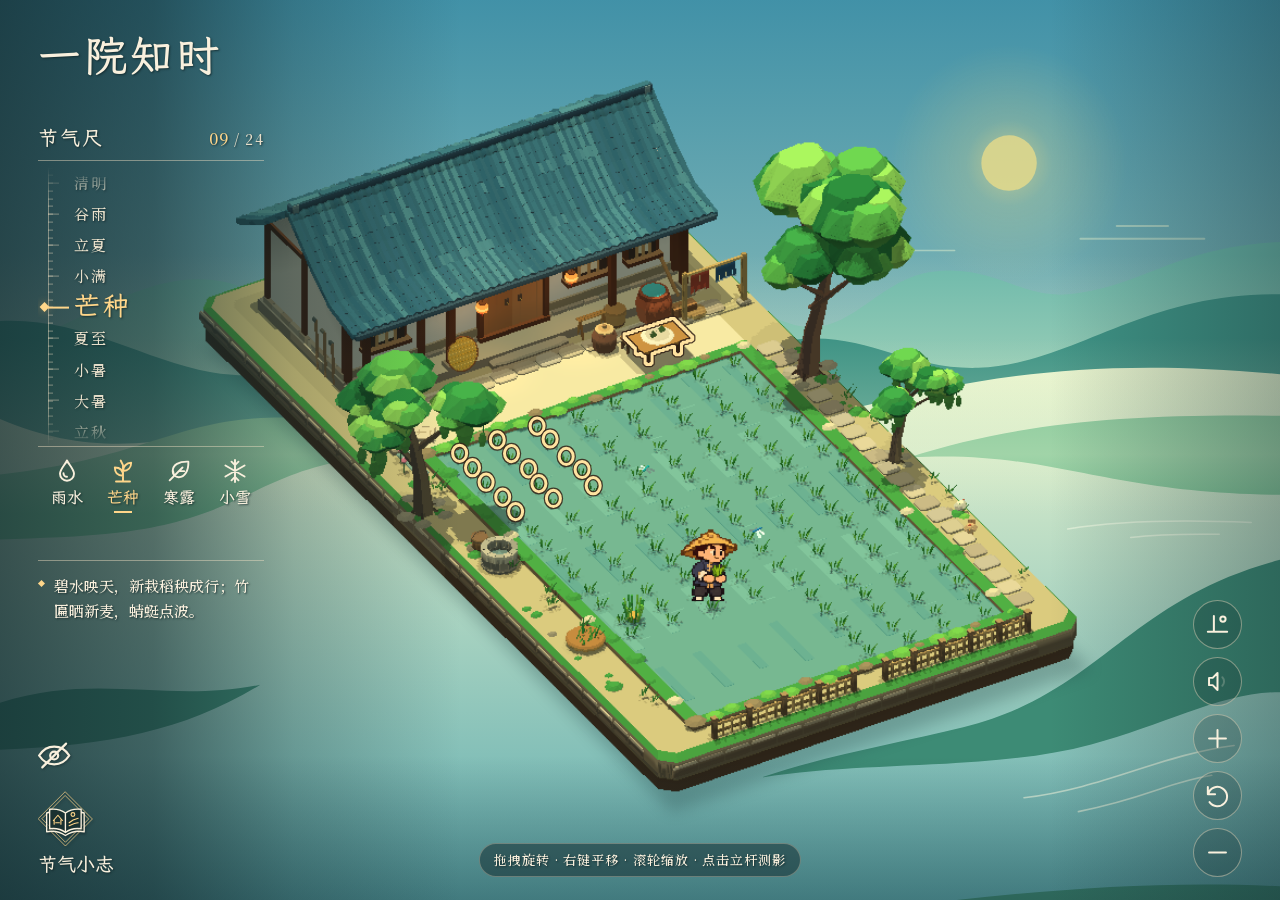
==== commit afcc0051: "v0.6: 食桌/作物三维描边 + 遮挡判定修复 + 背景音乐 Chinese Harmony" ====
--- a/index.html
+++ b/index.html
@@ -1,239 +1,273 @@
-<!doctype html>
-<html lang="zh-CN">
-<head>
-  <meta charset="utf-8">
-  <meta name="viewport" content="width=device-width, initial-scale=1">
-  <meta name="theme-color" content="#192b2c">
-  <meta name="description" content="沿二十四节气尺，于江汉农家小院观四时物候、传统色彩与圭表日影。">
-  <title>一院知时</title>
-  <link rel="stylesheet" href="style.css">
-</head>
-<body data-season="grain">
-  <main class="exhibit">
-    <aside class="side-panel" aria-label="节气导览">
-      <header class="mast">
-        <h1 id="work-title">一院知时</h1>
-      </header>
-      <nav class="calendar" aria-labelledby="ruler-heading">
-        <div class="ruler-heading">
-          <h2 id="ruler-heading">节气尺</h2>
-          <span class="ruler-count"><span id="term-number">09</span> / 24</span>
-        </div>
-        <div class="ruler-window">
-          <div class="ruler-cursor" aria-hidden="true"></div>
-          <div id="terms" class="terms" style="--ruler-index: 8">
-            <span class="calendar-mark">立春</span>
-            <button class="term" type="button" tabindex="-1" data-season="rain"><span class="term-name">雨水</span><small lang="en">Rain Water</small></button>
-            <span class="calendar-mark">惊蛰</span>
-            <span class="calendar-mark">春分</span>
-            <span class="calendar-mark">清明</span>
-            <span class="calendar-mark">谷雨</span>
-            <span class="calendar-mark">立夏</span>
-            <span class="calendar-mark">小满</span>
-            <button class="term" type="button" tabindex="-1" data-season="grain" aria-current="true"><span class="term-name">芒种</span><small lang="en">Grain in Ear</small></button>
-            <span class="calendar-mark">夏至</span>
-            <span class="calendar-mark">小暑</span>
-            <span class="calendar-mark">大暑</span>
-            <span class="calendar-mark">立秋</span>
-            <span class="calendar-mark">处暑</span>
-            <span class="calendar-mark">白露</span>
-            <span class="calendar-mark">秋分</span>
-            <button class="term" type="button" tabindex="-1" data-season="dew"><span class="term-name">寒露</span><small lang="en">Cold Dew</small></button>
-            <span class="calendar-mark">霜降</span>
-            <span class="calendar-mark">立冬</span>
-            <button class="term" type="button" tabindex="-1" data-season="winter"><span class="term-name">小雪</span><small lang="en">Minor Snow</small></button>
-            <span class="calendar-mark">大雪</span>
-            <span class="calendar-mark">冬至</span>
-            <span class="calendar-mark">小寒</span>
-            <span class="calendar-mark">大寒</span>
-          </div>
-        </div>
-        <div class="yard-links" role="group" aria-label="四个小院场景">
-          <button type="button" data-yard="rain">
-            <svg viewBox="0 0 24 24" aria-hidden="true"><path d="M12 3c-1.4 3.2-6 7.5-6 11.3a6 6 0 0 0 12 0C18 10.5 13.4 6.2 12 3Zm-3 11a3 3 0 0 0 3 3"/></svg>
-            <span>雨水</span>
-          </button>
-          <button type="button" data-yard="grain" aria-current="true">
-            <svg viewBox="0 0 24 24" aria-hidden="true"><path d="M12 21V7m0 9c-5 0-7-3-7-7 4 0 7 2 7 7Zm0-4c0-4 2.9-6.8 7-7 0 4-2.6 7-7 7Zm0-5-2-4m-4 18h12"/></svg>
-            <span>芒种</span>
-          </button>
-          <button type="button" data-yard="dew">
-            <svg viewBox="0 0 24 24" aria-hidden="true"><path d="M20 4c-8.2-.3-13.4 2.8-13.4 8a5.1 5.1 0 0 0 5.2 5.3c5.2 0 8.5-5.7 8.2-13.3ZM4 20 15 9m-7.2 7.2-.9-4.3m5.1 0 4.4.2"/></svg>
-            <span>寒露</span>
-          </button>
-          <button type="button" data-yard="winter">
-            <svg viewBox="0 0 24 24" aria-hidden="true"><path d="M12 2.5v19m-8.2-14.2 16.4 9.4M3.8 16.7l16.4-9.4M9 4l3 3 3-3M9 20l3-3 3 3"/></svg>
-            <span>小雪</span>
-          </button>
-        </div>
-      </nav>
-      <div class="season-note" aria-live="polite" aria-atomic="true">
-        <p id="term-summary">碧水映天，新栽稻秧成行；竹匾晒新麦，蜻蜓点波。</p>
-      </div>
-    </aside>
-    <section class="stage" aria-label="农家小院">
-      <svg class="landscape" viewBox="0 0 1200 900" preserveAspectRatio="xMidYMid slice" aria-hidden="true">
-        <defs>
-          <linearGradient id="sky" x2="0" y2="1">
-            <stop offset="0" stop-color="var(--sky-top)"/>
-            <stop offset="1" stop-color="var(--sky-haze)"/>
-          </linearGradient>
-          <linearGradient id="river" x2="0" y2="1">
-            <stop offset="0" stop-color="var(--sky-haze)"/>
-            <stop offset="1" stop-color="var(--river)"/>
-          </linearGradient>
-          <radialGradient id="sun-aura">
-            <stop offset="0" stop-color="var(--sun-disc)" stop-opacity=".76"/>
-            <stop offset=".36" stop-color="var(--sun-disc)" stop-opacity=".26"/>
-            <stop offset="1" stop-color="var(--sun-disc)" stop-opacity="0"/>
-          </radialGradient>
-          <linearGradient id="ridge-mist" x2="0" y2="1">
-            <stop offset="0" stop-color="var(--sky-haze)" stop-opacity="0"/>
-            <stop offset=".66" stop-color="var(--sky-haze)" stop-opacity=".73"/>
-            <stop offset="1" stop-color="var(--sky-haze)" stop-opacity="0"/>
-          </linearGradient>
-        </defs>
-        <path fill="url(#sky)" d="M0 0h1200v900H0z"/>
-        <g class="landscape-sun">
-          <circle cx="946" cy="181" r="112" fill="url(#sun-aura)"/>
-          <circle cx="946" cy="181" r="26" fill="var(--sun-disc)"/>
-        </g>
-        <g fill="none" stroke="var(--sky-haze)" stroke-linecap="round" opacity=".46">
-          <path d="M1013 252h116m-82-12h48" stroke-width="2"/>
-          <path d="M260 220h94m14 0h19m460 43h48" stroke-width="1.4"/>
-        </g>
-        <path fill="var(--ridge-far)" d="M0 355C83 332 135 279 209 292c33 6 66 42 105 46 44 5 81-41 124-43 46-3 65 35 108 40 42 5 67-33 104-36 40-3 63 28 101 35 47 8 72-44 123-51 56-8 82 25 127 21 69-6 101-45 199-49v223H0z"/>
-        <path class="landscape-mist" fill="url(#ridge-mist)" d="M0 267h1200v169H0z"/>
-        <path fill="var(--ridge-near)" d="M0 329c75-4 132 36 198 48 76 13 116-22 183-19 60 3 106 34 184 32 85-3 114-39 187-44 61-5 101 29 165 27 89-3 153-71 283-69v193H0z"/>
-        <path fill="url(#river)" d="M0 421c146 63 248-23 418-17 135 5 178 30 284 24 111-6 219-76 498-49v521H0z"/>
-        <path fill="var(--bank-far)" d="M0 473c156-17 172-65 312-51 112 11 145 22 263 13-73 26-193 15-247 24-89 15-106 55-214 68-41 5-76 5-114 7zm1200-55c-147-2-248 7-348 39 132-8 181 34 348 35z"/>
-        <path fill="var(--bank-near)" d="M0 687c91-29 156 1 244-17-69 42-139 57-244 61zm1200-134c-144 38-168 125-297 157-61 15-131 27-189 47 99-16 216-6 309-31 69-18 122-49 177-49zm0 306c-179-9-348 19-536 41h536z"/>
-        <path class="landscape-mist" fill="url(#ridge-mist)" d="M0 345h1200v165H0z"/>
-        <g fill="none" stroke="var(--water-line)" stroke-linecap="round" stroke-width="1.5" opacity=".65">
-          <path d="M1001 524c50-8 105-9 172-6m-113 14c36-4 59-3 83-3m-183 247c76-9 127-40 197-49m-146 62c65-13 82-27 125-34"/>
-        </g>
-      </svg>
-      <svg id="yard-shadow" aria-hidden="true"><polygon id="plinth-shadow"/></svg>
-      <canvas id="yard-compatibility" aria-hidden="true" hidden></canvas>
-      <img id="farmer-atlas" alt="" hidden>
-      <canvas id="yard" tabindex="0" aria-label="三维农家小院。拖动旋转，滚动缩放，右键拖动平移，键盘方向键旋转。"></canvas>
-      <svg id="yard-hotspots" aria-hidden="true" hidden>
-        <polygon id="gnomon-outline-edge"/>
-        <polygon id="gnomon-outline"/>
-        <path id="gnomon-measure"/>
-      </svg>
+﻿<!doctype html>
+<html lang="zh-CN">
+<head>
+  <meta charset="utf-8">
+  <meta name="viewport" content="width=device-width, initial-scale=1">
+  <meta name="theme-color" content="#192b2c">
+  <meta name="description" content="沿二十四节气尺，于江汉农家小院观四时物候、传统色彩与圭表日影。">
+  <title>一院知时</title>
+  <link rel="stylesheet" href="style.css">
+</head>
+<body data-season="grain">
+  <main class="exhibit">
+    <aside class="side-panel" aria-label="节气导览">
+      <header class="mast">
+        <h1 id="work-title">一院知时</h1>
+      </header>
+      <nav class="calendar" aria-labelledby="ruler-heading">
+        <div class="ruler-heading">
+          <h2 id="ruler-heading">节气尺</h2>
+          <span class="ruler-count"><span id="term-number">09</span> / 24</span>
+        </div>
+        <div class="ruler-window">
+          <div class="ruler-cursor" aria-hidden="true"></div>
+          <div id="terms" class="terms" style="--ruler-index: 8">
+            <span class="calendar-mark">立春</span>
+            <button class="term" type="button" tabindex="-1" data-season="rain"><span class="term-name">雨水</span><small lang="en">Rain Water</small></button>
+            <span class="calendar-mark">惊蛰</span>
+            <span class="calendar-mark">春分</span>
+            <span class="calendar-mark">清明</span>
+            <span class="calendar-mark">谷雨</span>
+            <span class="calendar-mark">立夏</span>
+            <span class="calendar-mark">小满</span>
+            <button class="term" type="button" tabindex="-1" data-season="grain" aria-current="true"><span class="term-name">芒种</span><small lang="en">Grain in Ear</small></button>
+            <span class="calendar-mark">夏至</span>
+            <span class="calendar-mark">小暑</span>
+            <span class="calendar-mark">大暑</span>
+            <span class="calendar-mark">立秋</span>
+            <span class="calendar-mark">处暑</span>
+            <span class="calendar-mark">白露</span>
+            <span class="calendar-mark">秋分</span>
+            <button class="term" type="button" tabindex="-1" data-season="dew"><span class="term-name">寒露</span><small lang="en">Cold Dew</small></button>
+            <span class="calendar-mark">霜降</span>
+            <span class="calendar-mark">立冬</span>
+            <button class="term" type="button" tabindex="-1" data-season="winter"><span class="term-name">小雪</span><small lang="en">Minor Snow</small></button>
+            <span class="calendar-mark">大雪</span>
+            <span class="calendar-mark">冬至</span>
+            <span class="calendar-mark">小寒</span>
+            <span class="calendar-mark">大寒</span>
+          </div>
+        </div>
+        <div class="yard-links" role="group" aria-label="四个小院场景">
+          <button type="button" data-yard="rain">
+            <svg viewBox="0 0 24 24" aria-hidden="true"><path d="M12 3c-1.4 3.2-6 7.5-6 11.3a6 6 0 0 0 12 0C18 10.5 13.4 6.2 12 3Zm-3 11a3 3 0 0 0 3 3"/></svg>
+            <span>雨水</span>
+          </button>
+          <button type="button" data-yard="grain" aria-current="true">
+            <svg viewBox="0 0 24 24" aria-hidden="true"><path d="M12 21V7m0 9c-5 0-7-3-7-7 4 0 7 2 7 7Zm0-4c0-4 2.9-6.8 7-7 0 4-2.6 7-7 7Zm0-5-2-4m-4 18h12"/></svg>
+            <span>芒种</span>
+          </button>
+          <button type="button" data-yard="dew">
+            <svg viewBox="0 0 24 24" aria-hidden="true"><path d="M20 4c-8.2-.3-13.4 2.8-13.4 8a5.1 5.1 0 0 0 5.2 5.3c5.2 0 8.5-5.7 8.2-13.3ZM4 20 15 9m-7.2 7.2-.9-4.3m5.1 0 4.4.2"/></svg>
+            <span>寒露</span>
+          </button>
+          <button type="button" data-yard="winter">
+            <svg viewBox="0 0 24 24" aria-hidden="true"><path d="M12 2.5v19m-8.2-14.2 16.4 9.4M3.8 16.7l16.4-9.4M9 4l3 3 3-3M9 20l3-3 3 3"/></svg>
+            <span>小雪</span>
+          </button>
+        </div>
+      </nav>
+      <div class="season-note" aria-live="polite" aria-atomic="true">
+        <p id="term-summary">碧水映天，新栽稻秧成行；竹匾晒新麦，蜻蜓点波。</p>
+      </div>
+    </aside>
+    <section class="stage" aria-label="农家小院">
+      <svg class="landscape" viewBox="0 0 1200 900" preserveAspectRatio="xMidYMid slice" aria-hidden="true">
+        <defs>
+          <linearGradient id="sky" x2="0" y2="1">
+            <stop offset="0" stop-color="var(--sky-top)"/>
+            <stop offset="1" stop-color="var(--sky-haze)"/>
+          </linearGradient>
+          <linearGradient id="river" x2="0" y2="1">
+            <stop offset="0" stop-color="var(--sky-haze)"/>
+            <stop offset="1" stop-color="var(--river)"/>
+          </linearGradient>
+          <radialGradient id="sun-aura">
+            <stop offset="0" stop-color="var(--sun-disc)" stop-opacity=".76"/>
+            <stop offset=".36" stop-color="var(--sun-disc)" stop-opacity=".26"/>
+            <stop offset="1" stop-color="var(--sun-disc)" stop-opacity="0"/>
+          </radialGradient>
+          <linearGradient id="ridge-mist" x2="0" y2="1">
+            <stop offset="0" stop-color="var(--sky-haze)" stop-opacity="0"/>
+            <stop offset=".66" stop-color="var(--sky-haze)" stop-opacity=".73"/>
+            <stop offset="1" stop-color="var(--sky-haze)" stop-opacity="0"/>
+          </linearGradient>
+        </defs>
+        <path fill="url(#sky)" d="M0 0h1200v900H0z"/>
+        <g class="landscape-sun">
+          <circle cx="946" cy="181" r="112" fill="url(#sun-aura)"/>
+          <circle cx="946" cy="181" r="26" fill="var(--sun-disc)"/>
+        </g>
+        <g fill="none" stroke="var(--sky-haze)" stroke-linecap="round" opacity=".46">
+          <path d="M1013 252h116m-82-12h48" stroke-width="2"/>
+          <path d="M260 220h94m14 0h19m460 43h48" stroke-width="1.4"/>
+        </g>
+        <path fill="var(--ridge-far)" d="M0 355C83 332 135 279 209 292c33 6 66 42 105 46 44 5 81-41 124-43 46-3 65 35 108 40 42 5 67-33 104-36 40-3 63 28 101 35 47 8 72-44 123-51 56-8 82 25 127 21 69-6 101-45 199-49v223H0z"/>
+        <path class="landscape-mist" fill="url(#ridge-mist)" d="M0 267h1200v169H0z"/>
+        <path fill="var(--ridge-near)" d="M0 329c75-4 132 36 198 48 76 13 116-22 183-19 60 3 106 34 184 32 85-3 114-39 187-44 61-5 101 29 165 27 89-3 153-71 283-69v193H0z"/>
+        <path fill="url(#river)" d="M0 421c146 63 248-23 418-17 135 5 178 30 284 24 111-6 219-76 498-49v521H0z"/>
+        <path fill="var(--bank-far)" d="M0 473c156-17 172-65 312-51 112 11 145 22 263 13-73 26-193 15-247 24-89 15-106 55-214 68-41 5-76 5-114 7zm1200-55c-147-2-248 7-348 39 132-8 181 34 348 35z"/>
+        <path fill="var(--bank-near)" d="M0 687c91-29 156 1 244-17-69 42-139 57-244 61zm1200-134c-144 38-168 125-297 157-61 15-131 27-189 47 99-16 216-6 309-31 69-18 122-49 177-49zm0 306c-179-9-348 19-536 41h536z"/>
+        <path class="landscape-mist" fill="url(#ridge-mist)" d="M0 345h1200v165H0z"/>
+        <g fill="none" stroke="var(--water-line)" stroke-linecap="round" stroke-width="1.5" opacity=".65">
+          <path d="M1001 524c50-8 105-9 172-6m-113 14c36-4 59-3 83-3m-183 247c76-9 127-40 197-49m-146 62c65-13 82-27 125-34"/>
+        </g>
+      </svg>
+      <svg id="yard-shadow" aria-hidden="true"><polygon id="plinth-shadow"/></svg>
+      <canvas id="yard-compatibility" aria-hidden="true" hidden></canvas>
+      <img id="farmer-atlas" alt="" hidden>
+      <canvas id="yard" tabindex="0" aria-label="三维农家小院。拖动旋转，滚动缩放，右键拖动平移，键盘方向键旋转。"></canvas>
+      <svg id="crop-hotspots" aria-hidden="true" hidden>
+        <g id="crop-outlines"></g>
+      </svg>      <svg id="food-hotspots" aria-hidden="true" hidden>
+        <path id="food-outline-edge"/>
+        <path id="food-outline"/>
+      </svg>      <svg id="yard-hotspots" aria-hidden="true" hidden>
+        <polygon id="gnomon-outline-edge"/>
+        <polygon id="gnomon-outline"/>
+        <path id="gnomon-measure"/>
+      </svg>
       <button id="gnomon-target" type="button" aria-label="观察立杆与正午日影" aria-controls="gnomon-inspect" aria-expanded="false" hidden></button>
-      <p class="renderer-message" id="renderer-message" hidden>浏览器暂时无法显示三维场景。</p>
-    </section>
-    <section id="gnomon-inspect" class="gnomon-inspect" aria-labelledby="gnomon-heading" hidden>
+      <button id="food-target" type="button" aria-label="看看这张桌上的时令吃食" aria-controls="food-inspect" aria-expanded="false" hidden></button>
+      <button id="crop-target" type="button" aria-label="看看田里的庄稼" aria-controls="crop-inspect" aria-expanded="false" hidden></button>
+      <p class="renderer-message" id="renderer-message" hidden>浏览器暂时无法显示三维场景。</p>
+    </section>
+    <section id="gnomon-inspect" class="gnomon-inspect" aria-labelledby="gnomon-heading" hidden>
+      <header>
+        <h2 id="gnomon-heading">立杆测影</h2>
+        <button id="gnomon-return" type="button" aria-label="退出观察" title="退出观察">
+          <svg viewBox="0 0 24 24" aria-hidden="true"><path d="m6 6 12 12M18 6 6 18"/></svg>
+        </button>
+      </header>
+      <p class="gnomon-reading">
+        <span>正午影长</span><output id="gnomon-length"></output>
+        <span class="gnomon-altitude">正午仰角 <output id="gnomon-altitude"></output></span>
+      </p>
+      <p id="gnomon-note">同一地点，正午太阳越高，竿影越短。</p>
+    </section>
+    <section id="crop-inspect" class="gnomon-inspect food-inspect" aria-labelledby="crop-heading" hidden>
       <header>
-        <h2 id="gnomon-heading">立杆测影</h2>
-        <button id="gnomon-return" type="button" aria-label="退出观察" title="退出观察">
+        <h2 id="crop-heading">田里</h2>
+        <button id="crop-return" type="button" aria-label="收起" title="收起">
           <svg viewBox="0 0 24 24" aria-hidden="true"><path d="m6 6 12 12M18 6 6 18"/></svg>
         </button>
       </header>
-      <p class="gnomon-reading">
-        <span>正午影长</span><output id="gnomon-length"></output>
-        <span class="gnomon-altitude">正午仰角 <output id="gnomon-altitude"></output></span>
-      </p>
-      <p id="gnomon-note">同一地点，正午太阳越高，竿影越短。</p>
-    </section>
-    <p class="stage-hint" aria-hidden="true">拖拽旋转 · 右键平移 · 滚轮缩放 · 点击立杆测影</p>
-    <aside class="stage-tools" aria-label="浏览小院">
-      <div class="view-controls" aria-label="小院视角">
-        <button id="toggle-gnomon" type="button" aria-label="观察立杆测影" aria-pressed="false" title="立杆测影"><svg viewBox="0 0 24 24" aria-hidden="true"><path d="M9 5v13M4 18h16M9 18h9"/><circle cx="16.5" cy="7.5" r="2.2"/></svg></button>
-        <button id="zoom-in" type="button" aria-label="放大" title="放大"><svg viewBox="0 0 24 24" aria-hidden="true"><path d="M5 12h14m-7-7v14"/></svg></button>
-        <button id="reset-view" type="button" aria-label="复位视角" title="复位视角"><svg viewBox="0 0 24 24" aria-hidden="true"><path d="M4 5v6h6M4.4 10.2a8 8 0 1 1 1 7.3"/></svg></button>
-        <button id="zoom-out" type="button" aria-label="缩小" title="缩小"><svg viewBox="0 0 24 24" aria-hidden="true"><path d="M5 12h14"/></svg></button>
-      </div>
-    </aside>
-    <aside class="hud-dock" aria-label="界面和节气小志">
-      <button id="hud-toggle" class="hud-toggle" type="button" aria-label="隐藏界面" aria-pressed="false" title="隐藏界面">
-        <svg viewBox="1.75 0 28 28" aria-hidden="true">
-          <path d="M2.6 14c2.7-4.15 6.9-6.7 11.4-6.7s8.7 2.55 11.4 6.7c-2.7 4.15-6.9 6.7-11.4 6.7S5.3 18.15 2.6 14Z"/>
-          <circle cx="14" cy="14" r="3"/>
-          <path class="hud-eye-slash" d="M5 23 23 5"/>
-        </svg>
-      </button>
-      <button id="open-guide" class="guide-toggle" type="button" aria-haspopup="dialog" aria-controls="season-guide">
-        <svg viewBox="3.45 0 80 80" aria-hidden="true">
-          <path class="journal-frame" d="M40 4 76 40 40 76 4 40Z M40 9 71 40 40 71 9 40Z"/>
-          <path class="journal-book" d="M40 32c-5-4-12-6-21-5v26c8-1 16 1 21 5 5-4 13-6 21-5V27c-9-1-16 1-21 5Zm0 0v26m-21-27-4 1v25c10-2 19 1 25 5 6-4 15-7 25-5V32l-4-1"/>
-          <path class="journal-ink" d="m24 42 6-7 6 7m-11-1v6m9-6v6m-7-2h5m13 0c3-3 7-5 12-6m-12 10c4-2 8-4 12-4"/>
-          <circle class="journal-ink" cx="50" cy="34" r="2.5"/>
-        </svg>
-        <span>节气小志</span>
-      </button>
-    </aside>
-    <dialog id="season-guide" aria-labelledby="guide-term">
-      <header class="guide-header">
-        <div>
-          <p class="guide-kicker">节气小志 <span id="guide-meta"></span></p>
-          <h2 id="guide-term">芒种</h2>
-        </div>
-        <form method="dialog">
-          <button class="guide-close" type="submit" aria-label="关闭" title="关闭" autofocus><svg viewBox="0 0 24 24" aria-hidden="true"><path d="m6 6 12 12M18 6 6 18"/></svg></button>
-        </form>
+      <p class="food-kicker" id="crop-kicker"></p>
+      <p class="food-name" id="crop-name"></p>
+      <p id="crop-note"></p>
+    </section>    <section id="food-inspect" class="gnomon-inspect food-inspect" aria-labelledby="food-heading" hidden>
+      <header>
+        <h2 id="food-heading">时令吃食</h2>
+        <button id="food-return" type="button" aria-label="收起" title="收起">
+          <svg viewBox="0 0 24 24" aria-hidden="true"><path d="m6 6 12 12M18 6 6 18"/></svg>
+        </button>
       </header>
-      <p id="guide-verse" class="guide-verse"></p>
-      <p id="term-note">「有芒之谷可稼种」。浅水稻田映出天光云影，农夫忙于抢墒插秧；檐下竹匾摊晒新麦，蜻蜓掠水，夏木葱茏。</p>
-      <dl class="phenology" aria-label="节气三候">
-        <div><dt>初候</dt><dd id="hou-1"></dd></div>
-        <div><dt>二候</dt><dd id="hou-2"></dd></div>
-        <div><dt>三候</dt><dd id="hou-3"></dd></div>
-      </dl>
-      <div class="season-observations">
-        <section class="season-palette" aria-labelledby="palette-heading">
-          <h3 id="palette-heading">节气传统色</h3>
-          <ul class="swatches">
-            <li><i aria-hidden="true"></i><span></span></li>
-            <li><i aria-hidden="true"></i><span></span></li>
-            <li><i aria-hidden="true"></i><span></span></li>
-          </ul>
-          <small id="palette-caption" class="palette-caption"></small>
-        </section>
-        <figure class="sundial" id="sundial">
-          <figcaption>田头正午日影</figcaption>
-          <svg class="sun-diagram" viewBox="-15 10 95 55" aria-hidden="true">
-            <path d="M-12 62H79" class="dial-axis"/>
-            <rect x="32" y="60" height="2" class="shadow"/>
-            <path d="M32 62V38" class="gnomon"/>
-            <rect y="-.5" height="1" class="sun-ray"/>
-            <circle cx="4" cy="4" r="3.5" class="sun"/>
-          </svg>
-          <span id="shadow-ratio" aria-hidden="true"></span>
-          <small id="shadow-latitude" class="shadow-latitude">北纬 30.4° 示意</small>
-        </figure>
-      </div>
-    </dialog>
-    <div id="season-interlude" class="season-interlude" aria-hidden="true">
-      <svg class="interlude-landscape" viewBox="0 0 1000 480" preserveAspectRatio="xMidYMax slice">
-        <path d="M0 416c105-17 169-57 258-55 98 2 174 41 272 33 108-10 181-69 274-59 83 9 118 36 196 42v103H0Z" fill="currentColor"/>
-        <path d="M0 451c102-11 172-47 263-43 77 3 157 35 254 30 119-7 202-52 294-43 74 7 125 38 189 41v44H0Z" fill="#060e16"/>
-      </svg>
-      <div class="interlude-composition">
-        <svg id="term-dial" class="term-dial" viewBox="-220 -220 440 440" focusable="false">
-          <circle r="176" class="dial-minute-ring"/>
-          <circle r="166" class="dial-ring"/>
-          <g id="dial-rotor">
-            <path id="dial-diameters" class="dial-diameters"/>
-            <g id="dial-fans"></g>
-          </g>
-          <circle r="15" class="dial-hub-ring"/>
-          <path d="M0-10 2.7-2.7 10 0 2.7 2.7 0 10-2.7 2.7-10 0-2.7-2.7Z" class="dial-hub"/>
-          <path d="M-6-215 0-205 6-215Z" class="dial-pointer"/>
-        </svg>
-        <div class="interlude-text">
-          <p id="interlude-name" class="interlude-name"></p>
-          <p id="interlude-english" class="interlude-english" lang="en"></p>
-          <p id="interlude-longitude" class="interlude-longitude"></p>
-          <p id="interlude-verse" class="interlude-verse"></p>
-        </div>
-      </div>
-    </div>
-  </main>
-  <script src="assets/farmer-data.js"></script>
-  <script src="scene.js"></script>
-  <script src="app.js"></script>
-</body>
-</html>
+      <p class="food-kicker" id="food-kicker"></p>
+      <p class="food-name" id="food-name"></p>
+      <p id="food-note"></p>
+    </section>    <p class="stage-hint" aria-hidden="true">拖拽旋转 · 右键平移 · 滚轮缩放 · 点击立杆测影</p>
+    <aside class="stage-tools" aria-label="浏览小院">
+      <div class="view-controls" aria-label="小院视角">
+        <button id="toggle-gnomon" type="button" aria-label="观察立杆测影" aria-pressed="false" title="立杆测影"><svg viewBox="0 0 24 24" aria-hidden="true"><path d="M9 5v13M4 18h16M9 18h9"/><circle cx="16.5" cy="7.5" r="2.2"/></svg></button>
+        <button id="sound-toggle" type="button" aria-label="背景音乐" aria-pressed="false" title="背景音乐"><svg viewBox="0 0 24 24" aria-hidden="true"><path d="M5 9h3l4-4v14l-4-4H5z"/><path class="sound-wave" d="M16 8.5a5 5 0 0 1 0 7"/></svg></button>
+        <button id="zoom-in" type="button" aria-label="放大" title="放大"><svg viewBox="0 0 24 24" aria-hidden="true"><path d="M5 12h14m-7-7v14"/></svg></button>
+        <button id="reset-view" type="button" aria-label="复位视角" title="复位视角"><svg viewBox="0 0 24 24" aria-hidden="true"><path d="M4 5v6h6M4.4 10.2a8 8 0 1 1 1 7.3"/></svg></button>
+        <button id="zoom-out" type="button" aria-label="缩小" title="缩小"><svg viewBox="0 0 24 24" aria-hidden="true"><path d="M5 12h14"/></svg></button>
+      </div>
+    </aside>
+    <aside class="hud-dock" aria-label="界面和节气小志">
+      <button id="hud-toggle" class="hud-toggle" type="button" aria-label="隐藏界面" aria-pressed="false" title="隐藏界面">
+        <svg viewBox="1.75 0 28 28" aria-hidden="true">
+          <path d="M2.6 14c2.7-4.15 6.9-6.7 11.4-6.7s8.7 2.55 11.4 6.7c-2.7 4.15-6.9 6.7-11.4 6.7S5.3 18.15 2.6 14Z"/>
+          <circle cx="14" cy="14" r="3"/>
+          <path class="hud-eye-slash" d="M5 23 23 5"/>
+        </svg>
+      </button>
+      <button id="open-guide" class="guide-toggle" type="button" aria-haspopup="dialog" aria-controls="season-guide">
+        <svg viewBox="3.45 0 80 80" aria-hidden="true">
+          <path class="journal-frame" d="M40 4 76 40 40 76 4 40Z M40 9 71 40 40 71 9 40Z"/>
+          <path class="journal-book" d="M40 32c-5-4-12-6-21-5v26c8-1 16 1 21 5 5-4 13-6 21-5V27c-9-1-16 1-21 5Zm0 0v26m-21-27-4 1v25c10-2 19 1 25 5 6-4 15-7 25-5V32l-4-1"/>
+          <path class="journal-ink" d="m24 42 6-7 6 7m-11-1v6m9-6v6m-7-2h5m13 0c3-3 7-5 12-6m-12 10c4-2 8-4 12-4"/>
+          <circle class="journal-ink" cx="50" cy="34" r="2.5"/>
+        </svg>
+        <span>节气小志</span>
+      </button>
+    </aside>
+    <dialog id="season-guide" aria-labelledby="guide-term">
+      <header class="guide-header">
+        <div>
+          <p class="guide-kicker">节气小志 <span id="guide-meta"></span></p>
+          <h2 id="guide-term">芒种</h2>
+        </div>
+        <form method="dialog">
+          <button class="guide-close" type="submit" aria-label="关闭" title="关闭" autofocus><svg viewBox="0 0 24 24" aria-hidden="true"><path d="m6 6 12 12M18 6 6 18"/></svg></button>
+        </form>
+      </header>
+      <p id="guide-verse" class="guide-verse"></p>
+      <p id="term-note">「有芒之谷可稼种」。浅水稻田映出天光云影，农夫忙于抢墒插秧；檐下竹匾摊晒新麦，蜻蜓掠水，夏木葱茏。</p>
+      <dl class="phenology" aria-label="节气三候">
+        <div><dt>初候</dt><dd id="hou-1"></dd></div>
+        <div><dt>二候</dt><dd id="hou-2"></dd></div>
+        <div><dt>三候</dt><dd id="hou-3"></dd></div>
+      </dl>
+      <div class="season-observations">
+        <section class="season-palette" aria-labelledby="palette-heading">
+          <h3 id="palette-heading">节气传统色</h3>
+          <ul class="swatches">
+            <li><i aria-hidden="true"></i><span></span></li>
+            <li><i aria-hidden="true"></i><span></span></li>
+            <li><i aria-hidden="true"></i><span></span></li>
+          </ul>
+          <small id="palette-caption" class="palette-caption"></small>
+        </section>
+        <figure class="sundial" id="sundial">
+          <figcaption>田头正午日影</figcaption>
+          <svg class="sun-diagram" viewBox="-15 10 95 55" aria-hidden="true">
+            <path d="M-12 62H79" class="dial-axis"/>
+            <rect x="32" y="60" height="2" class="shadow"/>
+            <path d="M32 62V38" class="gnomon"/>
+            <rect y="-.5" height="1" class="sun-ray"/>
+            <circle cx="4" cy="4" r="3.5" class="sun"/>
+          </svg>
+          <span id="shadow-ratio" aria-hidden="true"></span>
+          <small id="shadow-latitude" class="shadow-latitude">北纬 30.4° 示意</small>
+        </figure>
+      </div>
+    </dialog>
+    <div id="season-interlude" class="season-interlude" aria-hidden="true">
+      <svg class="interlude-landscape" viewBox="0 0 1000 480" preserveAspectRatio="xMidYMax slice">
+        <path d="M0 416c105-17 169-57 258-55 98 2 174 41 272 33 108-10 181-69 274-59 83 9 118 36 196 42v103H0Z" fill="currentColor"/>
+        <path d="M0 451c102-11 172-47 263-43 77 3 157 35 254 30 119-7 202-52 294-43 74 7 125 38 189 41v44H0Z" fill="#060e16"/>
+      </svg>
+      <div class="interlude-composition">
+        <svg id="term-dial" class="term-dial" viewBox="-220 -220 440 440" focusable="false">
+          <circle r="176" class="dial-minute-ring"/>
+          <circle r="166" class="dial-ring"/>
+          <g id="dial-rotor">
+            <path id="dial-diameters" class="dial-diameters"/>
+            <g id="dial-fans"></g>
+          </g>
+          <circle r="15" class="dial-hub-ring"/>
+          <path d="M0-10 2.7-2.7 10 0 2.7 2.7 0 10-2.7 2.7-10 0-2.7-2.7Z" class="dial-hub"/>
+          <path d="M-6-215 0-205 6-215Z" class="dial-pointer"/>
+        </svg>
+        <div class="interlude-text">
+          <p id="interlude-name" class="interlude-name"></p>
+          <p id="interlude-english" class="interlude-english" lang="en"></p>
+          <p id="interlude-longitude" class="interlude-longitude"></p>
+          <p id="interlude-verse" class="interlude-verse"></p>
+        </div>
+      </div>
+    </div>
+  </main>
+  <script src="assets/farmer-data.js"></script>
+  <script src="scene.js"></script>
+  <script src="app.js"></script>
+</body>
+</html>
+
+
+
+
+
+
--- a/style.css
+++ b/style.css
@@ -1,510 +1,555 @@
-@font-face {
-  font-family:"Yard WenKai";
-  src:url("fonts/yard-wenkai.woff2") format("woff2");
-  font-weight:500;
-  font-display:swap;
-}
-@font-face {
-  font-family:"Yard Song";
-  src:url("fonts/yard-song.woff") format("woff");
-  font-weight:500;
-  font-display:swap;
-}
-:root {
-  color-scheme: light;
-  --display:"Yard WenKai","STKaiti","华文楷体","KaiTi","楷体",serif;
-  --body-font:"Yard Song","Noto Serif SC","STSong","华文宋体","SimSun","宋体",serif;
-  --ink: #fff8eb;
-  --paper: #f4f0e5;
-  --accent: #ffe699;
-  --sky-top:#3c8ea6;
-  --sky-haze:#eaf5cf;
-  --sun-disc:#ffe584;
-  --ridge-far:#6cb8aa;
-  --ridge-near:#3f9385;
-  --river:#57a8ae;
-  --bank-far:#79c293;
-  --bank-near:#3d8b75;
-  --water-line:#f2fae4;
-  --scrim:#12292d;
-  --plinth-shadow:#1c3d3f;
-  --mist-opacity:.48;
-  --hud-edge:clamp(24px,3vw,56px);
-  --hud-top:clamp(24px,3.7vh,46px);
-  --hud-bottom:clamp(18px,2.6vh,32px);
-  --ruler-step:clamp(26px,3.45vh,38px);
-  --hud-dock-width:clamp(94px,7.1vw,128px);
-  --hud-rail-width:clamp(210px,17.6vw,280px);
-  --hud-ink:#f9f0dd;
-  --hud-muted:#e7dfca;
-  --hud-gold:#ffd68a;
-  --hud-line:#f2e0c473;
-  --hud-shadow:1px 1px 2px #0f2226b8;
-  --ui-shadow:1px 1px 1px rgb(21 40 35 / 14%);
-}
-* { box-sizing: border-box; }
-[hidden] { display: none !important; }
-body[data-season="rain"] {
-  --accent:#daf09e;
-  --mist-opacity:.60;
-  --sky-top:#479396; --sky-haze:#e4f3d6; --sun-disc:#ffeab5; --ridge-far:#7cc3b3;
-  --ridge-near:#4da08a; --river:#68b8b3; --bank-far:#88ca95; --bank-near:#489477;
-  --scrim:#11292a; --plinth-shadow:#1d403d;
-}
-body[data-season="dew"] {
-  --accent:#ffd49c;
-  --mist-opacity:.38;
-  --sky-top:#4c6e96; --sky-haze:#f3dfc1; --sun-disc:#ffb56b; --ridge-far:#869cb5;
-  --ridge-near:#58728c; --river:#6c8ca3; --bank-far:#bea57f; --bank-near:#687f8d;
-  --water-line:#fae9d0; --scrim:#1c2130; --plinth-shadow:#2c2f42;
-}
-body[data-season="winter"] {
-  --accent:#d9ecfa;
-  --mist-opacity:.70;
-  --sky-top:#4b6a8f; --sky-haze:#e4eff7; --sun-disc:#ffe3b5; --ridge-far:#8aa6bf;
-  --ridge-near:#5a7896; --river:#6e8ea8; --bank-far:#c0d4e2; --bank-near:#5f7f9b;
-  --water-line:#f0f7fc; --scrim:#132133; --plinth-shadow:#1f334a;
-}
-body { margin:0; min-width:300px; background:var(--paper); color:var(--ink); font:500 16px/1.5 var(--body-font); font-synthesis:none; }
-button { color:inherit; font:inherit; cursor:pointer; -webkit-tap-highlight-color:transparent; }
-button:focus-visible, canvas:focus-visible { outline:2px solid currentColor; outline-offset:-2px; }
+﻿@font-face {
+  font-family:"Yard WenKai";
+  src:url("fonts/yard-wenkai.woff2") format("woff2");
+  font-weight:500;
+  font-display:swap;
+}
+@font-face {
+  font-family:"Yard Song";
+  src:url("fonts/yard-song.woff") format("woff");
+  font-weight:500;
+  font-display:swap;
+}
+:root {
+  color-scheme: light;
+  --display:"Yard WenKai","STKaiti","华文楷体","KaiTi","楷体",serif;
+  --body-font:"Yard Song","Noto Serif SC","STSong","华文宋体","SimSun","宋体",serif;
+  --ink: #fff8eb;
+  --paper: #f4f0e5;
+  --accent: #ffe699;
+  --sky-top:#3c8ea6;
+  --sky-haze:#eaf5cf;
+  --sun-disc:#ffe584;
+  --ridge-far:#6cb8aa;
+  --ridge-near:#3f9385;
+  --river:#57a8ae;
+  --bank-far:#79c293;
+  --bank-near:#3d8b75;
+  --water-line:#f2fae4;
+  --scrim:#12292d;
+  --plinth-shadow:#1c3d3f;
+  --mist-opacity:.48;
+  --hud-edge:clamp(24px,3vw,56px);
+  --hud-top:clamp(24px,3.7vh,46px);
+  --hud-bottom:clamp(18px,2.6vh,32px);
+  --ruler-step:clamp(26px,3.45vh,38px);
+  --hud-dock-width:clamp(94px,7.1vw,128px);
+  --hud-rail-width:clamp(210px,17.6vw,280px);
+  --hud-ink:#f9f0dd;
+  --hud-muted:#e7dfca;
+  --hud-gold:#ffd68a;
+  --hud-line:#f2e0c473;
+  --hud-shadow:1px 1px 2px #0f2226b8;
+  --ui-shadow:1px 1px 1px rgb(21 40 35 / 14%);
+}
+* { box-sizing: border-box; }
+[hidden] { display: none !important; }
+body[data-season="rain"] {
+  --accent:#daf09e;
+  --mist-opacity:.60;
+  --sky-top:#479396; --sky-haze:#e4f3d6; --sun-disc:#ffeab5; --ridge-far:#7cc3b3;
+  --ridge-near:#4da08a; --river:#68b8b3; --bank-far:#88ca95; --bank-near:#489477;
+  --scrim:#11292a; --plinth-shadow:#1d403d;
+}
+body[data-season="dew"] {
+  --accent:#ffd49c;
+  --mist-opacity:.38;
+  --sky-top:#4c6e96; --sky-haze:#f3dfc1; --sun-disc:#ffb56b; --ridge-far:#869cb5;
+  --ridge-near:#58728c; --river:#6c8ca3; --bank-far:#bea57f; --bank-near:#687f8d;
+  --water-line:#fae9d0; --scrim:#1c2130; --plinth-shadow:#2c2f42;
+}
+body[data-season="winter"] {
+  --accent:#d9ecfa;
+  --mist-opacity:.70;
+  --sky-top:#4b6a8f; --sky-haze:#e4eff7; --sun-disc:#ffe3b5; --ridge-far:#8aa6bf;
+  --ridge-near:#5a7896; --river:#6e8ea8; --bank-far:#c0d4e2; --bank-near:#5f7f9b;
+  --water-line:#f0f7fc; --scrim:#132133; --plinth-shadow:#1f334a;
+}
+body { margin:0; min-width:300px; background:var(--paper); color:var(--ink); font:500 16px/1.5 var(--body-font); font-synthesis:none; }
+button { color:inherit; font:inherit; cursor:pointer; -webkit-tap-highlight-color:transparent; }
+button:focus-visible, canvas:focus-visible { outline:2px solid currentColor; outline-offset:-2px; }
+
+.exhibit { position:relative; min-height:100svh; }
+.exhibit::before {
+  content:""; position:absolute; z-index:2; inset:0; pointer-events:none;
+  background:
+    linear-gradient(90deg,color-mix(in srgb,var(--scrim) 78%,transparent) 0%,color-mix(in srgb,var(--scrim) 62%,transparent) 12%,color-mix(in srgb,var(--scrim) 26%,transparent) 23%,transparent 36%,transparent 82%,color-mix(in srgb,var(--scrim) 36%,transparent) 100%),
+    linear-gradient(0deg,color-mix(in srgb,var(--scrim) 38%,transparent) 0%,transparent 16%);
+}
+.exhibit.hud-hidden::before { content:none; }
+.exhibit.hud-hidden :is(.side-panel,.stage-tools,.stage-hint,.renderer-message,.season-interlude) { display:none; }
+.exhibit.hud-hidden :is(#yard-hotspots,#food-hotspots,#crop-hotspots,#gnomon-target,#food-target,#crop-target,.gnomon-inspect,.food-inspect) { display:none; }
+.exhibit.gnomon-focused .stage-hint,
+body:has(#season-guide[open]) .stage-hint,
+body:has(#food-inspect:not([hidden])) .stage-hint,
+body:has(#crop-inspect:not([hidden])) .stage-hint { opacity:0; }
+.exhibit.hud-hidden .guide-toggle { visibility:hidden; }
+.hud-dock {
+  position:fixed; z-index:3; left:var(--hud-edge); bottom:var(--hud-bottom);
+  width:var(--hud-dock-width); display:grid; justify-items:start; gap:clamp(6px,1vh,12px);
+  color:var(--hud-ink); text-shadow:var(--hud-shadow);
+}
+.hud-dock button, .stage-tools button, .guide-close { padding:0; border:0; background:transparent; }
+.hud-dock button:hover, .stage-tools button:hover, .guide-close:hover { color:var(--hud-gold); }
+.hud-toggle {
+  display:grid; place-items:center start; width:clamp(54px,4vw,74px); height:clamp(48px,3.6vw,62px);
+}
+.hud-toggle svg {
+  width:clamp(37px,2.55vw,49px); height:auto; fill:none; stroke:currentColor; stroke-width:1.7;
+  stroke-linecap:round; stroke-linejoin:round; filter:drop-shadow(1px 1px 1px #13252793);
+}
+.hud-toggle[aria-pressed="true"] .hud-eye-slash { display:none; }
+.hud-toggle[aria-pressed="true"] { color:#203a39; }
+.hud-toggle[aria-pressed="true"] svg { filter:drop-shadow(0 1px 1px #fff8e9ba); }
+.side-panel {
+  position:absolute; z-index:3; top:var(--hud-top); bottom:var(--hud-bottom); left:var(--hud-edge);
+  width:var(--hud-rail-width); display:grid; grid-template-rows:auto auto 1fr;
+  align-items:start; row-gap:clamp(22px,5vh,50px);
+  pointer-events:none; color:var(--hud-ink); text-shadow:var(--hud-shadow);
+}
+.mast h1 { margin:0; font:500 clamp(40px,3.35vw,65px)/1.12 var(--display); letter-spacing:.07em; white-space:nowrap; }
+.calendar { width:100%; }
+.ruler-heading {
+  display:flex; align-items:baseline; justify-content:space-between; gap:8px;
+  border-bottom:1px solid var(--hud-line); padding-bottom:9px; margin-bottom:6px;
+}
+.ruler-heading h2 { margin:0; font:500 clamp(20px,1.3vw,25px)/1.2 var(--display); letter-spacing:.09em; }
+.ruler-count { color:var(--hud-muted); font-size:clamp(14px,1vw,19px); font-variant-numeric:lining-nums tabular-nums; letter-spacing:.08em; }
+#term-number { color:var(--hud-gold); font-size:1.12em; }
+.ruler-window {
+  position:relative; width:100%; height:calc(9 * var(--ruler-step)); overflow:clip;
+  pointer-events:auto; touch-action:pan-x pinch-zoom; user-select:none;
+  mask-image:linear-gradient(transparent,#000 13%,#000 87%,transparent);
+}
+.terms {
+  position:absolute; width:100%; top:calc(50% - var(--ruler-step) / 2);
+  display:grid; grid-auto-rows:var(--ruler-step);
+  transform:translateY(calc(var(--ruler-index) * var(--ruler-step) * -1));
+  transition:transform 250ms cubic-bezier(.25,.73,.28,1);
+}
+.terms::before {
+  content:""; position:absolute; top:calc(var(--ruler-step) / 2); bottom:calc(var(--ruler-step) / 2);
+  left:10px; width:4px; border-left:1px solid var(--hud-line);
+  background:repeating-linear-gradient(to bottom,var(--hud-line) 0 1px,transparent 1px calc(var(--ruler-step) / 4));
+}
+.calendar-mark {
+  position:relative; display:flex; align-items:center; padding-left:36px;
+  color:var(--hud-muted); font:500 clamp(15px,1.05vw,19px)/1 var(--body-font); letter-spacing:.12em;
+}
+.calendar-mark::before, .term::before {
+  content:""; position:absolute; left:10px; top:50%; width:11px; border-top:1px solid var(--hud-line);
+}
+.term {
+  position:relative; display:flex; align-items:center; gap:9px; padding:0 0 0 36px;
+  border:0; background:transparent; text-align:left; text-shadow:inherit; pointer-events:auto;
+}
+.term::before { width:17px; border-color:currentColor; }
+.term-name { font:500 clamp(18px,1.15vw,22px)/1 var(--display); letter-spacing:.09em; }
+.term small { display:none; }
+.term[aria-current="true"], .term:hover { color:var(--hud-gold); }
+.term[aria-current="true"] .term-name { font-size:clamp(25px,2vw,38px); }
+.term[aria-current="true"]::before { width:21px; border-top-width:2px; }
+.ruler-cursor {
+  position:absolute; z-index:1; left:3px; top:50%; width:7px; height:7px;
+  transform:translateY(-50%) rotate(45deg); pointer-events:none;
+  background:var(--hud-gold); box-shadow:0 0 9px #ffbf6766;
+}
+.yard-links { display:grid; grid-template-columns:repeat(4,1fr); border-top:1px solid var(--hud-line); padding-top:5px; }
+.yard-links button {
+  position:relative; display:grid; place-items:center; align-content:center; gap:5px;
+  min-width:0; min-height:clamp(61px,4.1vw,78px); padding:5px 2px 9px; border:0; background:transparent;
+  font:500 clamp(16px,1.05vw,20px)/1 var(--display); white-space:nowrap; text-shadow:inherit; pointer-events:auto;
+}
+.yard-links button:is([aria-current="true"],:hover) { color:var(--hud-gold); }
+.yard-links button[aria-current="true"]::after {
+  content:""; position:absolute; bottom:2px; width:18px; border-bottom:2px solid currentColor;
+}
+.yard-links svg, .stage-tools svg, .guide-close svg, .guide-toggle svg {
+  fill:none; stroke:currentColor; stroke-width:1.65; stroke-linecap:round; stroke-linejoin:round;
+}
+.yard-links svg { width:clamp(28px,1.9vw,36px); height:auto; }
+.season-note {
+  position:relative; max-width:100%;
+  border-top:1px solid var(--hud-line); padding:13px 0 0 16px;
+}
+.season-note::before {
+  content:""; position:absolute; top:20px; left:1px; width:5px; height:5px;
+  transform:rotate(45deg); background:var(--hud-gold);
+}
+.season-note p { margin:0; font-size:clamp(15px,1.05vw,18px); line-height:1.65; text-wrap:pretty; }
+.stage-tools {
+  position:absolute; z-index:3; right:var(--hud-edge); bottom:var(--hud-bottom);
+  color:var(--hud-ink); text-shadow:var(--hud-shadow);
+}
+.guide-toggle {
+  display:grid; place-items:center start; gap:5px; width:100%; padding-bottom:3px; text-align:left;
+  font:500 clamp(19px,1.27vw,25px)/1.2 var(--display); white-space:nowrap; text-shadow:inherit;
+}
+.guide-toggle svg {
+  width:clamp(60px,4.6vw,88px); height:auto; filter:drop-shadow(1px 2px 1px #13232693);
+}
+.journal-frame { stroke:var(--hud-gold); stroke-opacity:.84; stroke-width:1.1; }
+.journal-book { fill:#172d2caa; stroke-width:1.8; }
+.journal-ink { stroke:var(--hud-gold); stroke-width:1.5; }
+.view-controls { display:grid; justify-items:center; gap:8px; }
+.view-controls button, .guide-close { display:grid; place-items:center; height:44px; width:44px; }
+.view-controls button {
+  width:clamp(49px,3.6vw,67px); height:clamp(49px,3.6vw,67px);
+  border:1px solid var(--hud-line); border-radius:50%; background:#142b2b36;
+  transition:color .2s ease,border-color .2s ease,background-color .2s ease;
+}
+.view-controls button[aria-pressed="true"] {
+  color:var(--hud-gold); border-color:var(--hud-gold); background:#172f3188;
+}
+.stage-hint {
+  position:absolute; z-index:3; left:50%; bottom:var(--hud-bottom); transform:translateX(-50%);
+  margin:0; padding:6px 14px; border-radius:999px; pointer-events:none;
+  font-size:13px; letter-spacing:.08em; white-space:nowrap;
+  color:var(--hud-ink); background:color-mix(in srgb,var(--scrim) 52%,transparent);
+  border:1px solid color-mix(in srgb,var(--hud-line) 70%,transparent);
+  text-shadow:var(--hud-shadow); transition:opacity .2s ease;
+}
+.view-controls svg { width:clamp(29px,2.03vw,38px); height:auto; }
+.guide-close svg { width:32px; height:32px; }
+
+#season-guide {
+  position:fixed; inset:auto auto var(--hud-bottom) calc(var(--hud-edge) + var(--hud-rail-width) + 16px); margin:0;
+  width:min(450px,calc(100% - 2 * var(--hud-edge) - var(--hud-rail-width) - 16px)); max-width:none;
+  max-height:calc(100dvh - 2 * var(--hud-bottom)); overflow:auto;
+  padding:clamp(16px,2.05vw,27px); color:var(--hud-ink); background:#16292cf2;
+  border:1px solid #d4b982a6; box-shadow:0 18px 50px #08171a66;
+}
+#season-guide::backdrop { background:#0e1b1f59; }
+.guide-header { display:flex; align-items:start; justify-content:space-between; }
+.guide-header p { margin:0 0 4px; font:500 15px/1.4 var(--display); letter-spacing:.12em; color:var(--hud-gold); }
+#guide-meta { font:500 13px/1.4 var(--body-font); letter-spacing:.06em; color:var(--hud-muted); }
+.guide-header h2 { margin:0; font:500 clamp(34px,3.8vw,50px)/1.15 var(--display); letter-spacing:.12em; }
+.guide-close { margin:-7px -7px 0 0; }
+.guide-verse {
+  margin:12px 0 0; padding:4px 0 4px 11px; border-left:2px solid var(--hud-gold);
+  font:500 15px/1.55 var(--body-font); color:var(--hud-gold); letter-spacing:.05em;
+}
+#term-note { margin:12px 0 14px; font:500 15.5px/1.8 var(--body-font); }
+.phenology {
+  display:grid; grid-template-columns:repeat(3,minmax(0,1fr)); gap:8px;
+  margin:0 0 16px; padding:10px 0;
+  border-top:1px solid var(--hud-line); border-bottom:1px solid var(--hud-line);
+}
+.phenology div { display:grid; gap:3px; min-width:0; }
+.phenology dt { font-size:12px; letter-spacing:.12em; color:var(--hud-gold); opacity:.9; }
+.phenology dd { margin:0; font-size:14px; line-height:1.35; color:var(--hud-ink); }
+.season-observations {
+  display:grid; grid-template-columns:1fr 1fr; align-items:start; gap:12px;
+  padding-top:2px;
+}
+.season-palette h3, .sundial figcaption { margin:0; font:500 17px/1.25 var(--display); white-space:nowrap; }
+.swatches { display:flex; gap:8px; list-style:none; padding:0; margin:12px 0 0; }
+.swatches li { display:grid; justify-items:start; gap:5px; font-size:14px; line-height:1.4; white-space:nowrap; }
+.swatches i { width:2.1em; height:1.05em; background:var(--swatch); border:1px solid #fff6e066; box-shadow:0 1px 4px #07121455; }
+.palette-caption { display:block; margin-top:9px; font-size:12.5px; letter-spacing:.08em; color:var(--hud-muted); }
+.sundial { margin:0; padding-left:13px; border-left:1px solid var(--hud-line); display:grid; justify-items:start; }
+.sun-diagram { display:block; width:100px; height:54px; }
+#shadow-ratio { color:var(--hud-gold); font-size:15px; line-height:1.4; font-variant-numeric:lining-nums tabular-nums; }
+.shadow-latitude { margin-top:4px; color:var(--hud-muted); font-size:12px; white-space:nowrap; }
+.dial-axis { stroke:currentColor; opacity:.62; stroke-width:1; }
+.gnomon { stroke:currentColor; stroke-width:2; }
+.shadow { width:var(--shadow-length,4px); fill:var(--hud-gold); transition:width .28s; }
+.sun { stroke:var(--hud-gold); stroke-width:1.4; fill:#fae3aa; transform:translate(var(--sun-position,8px),var(--sun-height,12px)); transition:transform .28s; }
+.sun-ray { width:var(--ray-length,31px); fill:var(--hud-gold); transform:translate(32px,38px) rotate(var(--ray-angle,-132deg)); transition:width .28s,transform .28s; }
+
+.stage {
+  position:relative; isolation:isolate; min-height:100svh; overflow:hidden;
+  background:var(--river);
+}
+.landscape { position:absolute; inset:0; width:100%; height:100%; pointer-events:none; }
+#yard-shadow, #yard-hotspots, #food-hotspots, #crop-hotspots { position:absolute; inset:0 0 50px; width:100%; height:calc(100% - 50px); pointer-events:none; overflow:visible; }
+#plinth-shadow { fill:var(--plinth-shadow); opacity:.29; filter:blur(8px); transform:translate(7px,9px); }
+.landscape-sun { opacity:.75; }
+.landscape-mist { opacity:var(--mist-opacity); }
+body[data-season="rain"] .landscape-sun,
+body[data-season="winter"] .landscape-sun { visibility:hidden; }
+#yard, #yard-compatibility { position:absolute; inset:0 0 50px; width:100%; height:calc(100% - 50px); display:block; }
+#yard { touch-action:none; cursor:grab; }
+#yard.gnomon-hover { cursor:pointer; }
+#yard.dragging { cursor:grabbing; }
+#yard-compatibility { pointer-events:none; }
+#yard.compatibility-active { opacity:0; }
+.stage:has(#yard.compatibility-active:focus-visible) { outline:2px solid var(--accent); outline-offset:-3px; }
+.renderer-message { position:absolute; inset:43% 20px auto; text-align:center; }
+#gnomon-target { position:absolute; pointer-events:none; opacity:0; padding:0; border:0; }
+#yard-hotspots { --pole-stroke:3px; }
+.stage:has(#yard.gnomon-hover,#gnomon-target:focus-visible) #yard-hotspots,
+.exhibit.gnomon-focused #yard-hotspots { --pole-stroke:4.5px; }
+#gnomon-outline, #gnomon-outline-edge { fill:none; stroke-linejoin:round; }
+#gnomon-outline-edge { stroke:#352419; stroke-width:calc(var(--pole-stroke) + 2.5px); opacity:.86; }
+#gnomon-outline { stroke:#ffe3a0; stroke-width:var(--pole-stroke); }
+#gnomon-measure {
+  display:none; stroke:#ffda8d; stroke-width:2; stroke-linecap:round;
+  fill:none; filter:drop-shadow(0 1px 2px #1b2928);
+}
+.exhibit.gnomon-focused #gnomon-measure { display:block; }
+.gnomon-inspect {
+  position:absolute; z-index:3; left:50%; bottom:var(--hud-bottom); transform:translateX(-50%);
+  width:min(448px,calc(100% - 2 * var(--hud-edge))); padding:14px 19px 16px;
+  color:var(--hud-ink); background:#16292cf2; border:1px solid #d4b982a6;
+  box-shadow:0 8px 28px #09191a44;
+}
+.gnomon-inspect header { display:flex; align-items:center; justify-content:space-between; }
+.gnomon-inspect h2 { margin:0; font:500 21px/1.2 var(--display); letter-spacing:.1em; }
+.gnomon-inspect button {
+  display:grid; place-items:center; width:36px; height:36px; margin:-5px -8px 0 0;
+  border:0; padding:0; background:transparent;
+}
+.gnomon-inspect button:hover { color:var(--hud-gold); }
+.gnomon-inspect button svg {
+  width:24px; height:24px; fill:none; stroke:currentColor; stroke-width:1.7; stroke-linecap:round;
+}
+.gnomon-inspect p { margin:6px 0 0; }
+.gnomon-reading { display:flex; flex-wrap:wrap; align-items:baseline; gap:6px 12px; color:var(--hud-muted); }
+#gnomon-length { font:500 26px/1.25 var(--body-font); color:var(--hud-gold); font-variant-numeric:tabular-nums; }
+.gnomon-altitude { margin-left:auto; font-size:14px; color:var(--hud-muted); font-variant-numeric:tabular-nums; }
+#gnomon-altitude { color:var(--hud-ink); }
+.season-interlude {
+  --wash:#101e21;
+  --tint:#d9e4bb;
+  --dial-gold:#ffdf9d;
+  --dial-turn:460ms;
+  --dial-reveal:210ms;
+  --interlude-fade:150ms;
+  --travel:calc(var(--entry-direction,1) * clamp(48px,9svh,84px));
+  position:fixed; z-index:4; inset:0;
+  display:grid; place-items:center; padding:clamp(12px,3vw,36px);
+  pointer-events:none;
+  color:#fff8e9;
+}
+.season-interlude::before {
+  content:"";
+  position:absolute; inset:0;
+  opacity:0;
+  background-color:var(--wash);
+  background-image:
+    radial-gradient(circle at 18px 26px,#e5ead68c .6px,transparent 1.3px),
+    radial-gradient(circle at 104px 52px,#b0c7d67d .5px,transparent 1.15px),
+    radial-gradient(circle at 41px 70px,#f2ddbb7e .65px,transparent 1.5px),
+    radial-gradient(circle at 187px 113px,#fff2ce96 .7px,transparent 1.7px),
+    radial-gradient(ellipse at 32% 47%,#c4dfd91a,transparent 61%),
+    linear-gradient(164deg,#070b14 0%,transparent 95%);
+  background-size:115px 101px,173px 137px,89px 171px,257px 193px,100% 100%,100% 100%;
+  transition:opacity 390ms ease,background-color 160ms ease;
+}
+.season-interlude[data-term="rain"] { --wash:#112331; --tint:#d2ecea; }
+.season-interlude[data-term="dew"] { --wash:#2a1d20; --tint:#f4dfba; }
+.season-interlude[data-term="winter"] { --wash:#15243b; --tint:#e2ecf5; }
+.season-interlude[data-direction="backward"] { --entry-direction:-1; }
+.season-interlude:is([data-phase="cover"],[data-phase="verse"])::before {
+  opacity:1;
+  transition-duration:130ms,135ms;
+}
+.interlude-landscape {
+  position:absolute; inset:0; width:100%; height:100%;
+  color:#0a131c; opacity:0; transition:opacity 350ms ease;
+}
+.season-interlude:is([data-phase="cover"],[data-phase="verse"]) .interlude-landscape { opacity:.78; transition-duration:160ms; }
+.interlude-composition {
+  position:relative; width:min(100%,1100px);
+  display:grid; grid-template-columns:auto minmax(0,1fr); align-items:center;
+  gap:clamp(22px,5.2vw,92px);
+}
+.term-dial {
+  width:min(49vw,74svh,590px); height:auto; overflow:visible;
+  display:block; opacity:0; transform:scale(.95);
+  transition:opacity 320ms ease,transform 380ms cubic-bezier(.22,.75,.23,1);
+}
+.season-interlude:is([data-phase="cover"],[data-phase="verse"]) .term-dial {
+  opacity:1; transform:scale(1); transition-duration:var(--interlude-fade),460ms;
+}
+.dial-ring, .dial-minute-ring, .dial-hub-ring {
+  fill:none; stroke:var(--tint);
+}
+.dial-ring { stroke-opacity:.68; }
+.dial-minute-ring { stroke-opacity:.26; stroke-width:1.45; stroke-dasharray:1 10.52; }
+.dial-hub-ring { stroke-opacity:.27; stroke-width:.85; }
+.dial-hub { fill:#fff2cc; filter:drop-shadow(0 0 6px #ffe0a7a6); }
+.dial-pointer { fill:var(--dial-gold); filter:drop-shadow(0 0 5px #ffdf9d8c); }
+#dial-rotor, .dial-label {
+  transition:transform var(--dial-turn) cubic-bezier(.24,.79,.26,1);
+}
+#dial-rotor { transform-origin:0 0; transform:rotate(var(--dial-angle,0deg)); }
+.dial-diameters, .dial-chords, .dial-arc, .dial-track { fill:none; }
+.dial-diameters { stroke:#c6dce0; stroke-width:.8; stroke-opacity:.35; }
+.dial-fan { color:#f4e0b1; }
+.dial-fan-cool { color:#b5d9ed; }
+.dial-chords { stroke:currentColor; stroke-width:.8; stroke-opacity:.53; }
+.dial-arc { stroke:currentColor; stroke-width:1.4; stroke-opacity:.92; }
+.dial-tick { stroke:var(--tint); stroke-opacity:.6; }
+.dial-node { fill:#182128; stroke:#dfebec; stroke-width:1.15; }
+.dial-principal .dial-node { fill:#fdf0d5; stroke:#fdf0d5; }
+.dial-anchor .dial-node { filter:drop-shadow(0 0 4px #f9e7b896); }
+.dial-track { stroke:var(--dial-gold); stroke-width:1.65; opacity:0; }
+.dial-label {
+  fill:#dee6df; text-anchor:middle; dominant-baseline:central;
+  font:500 17px var(--display);
+  transform-box:fill-box; transform-origin:center; transform:rotate(calc(-1 * var(--dial-angle,0deg)));
+}
+.dial-featured .dial-tick { stroke-width:1.6; stroke-opacity:.9; }
+.dial-featured .dial-label { fill:#fff8eb; }
+.season-interlude:is([data-phase="verse"],[data-phase="exit"]) .dial-current .dial-track {
+  animation:dial-trace 200ms ease-out var(--dial-reveal) both;
+}
+.season-interlude:is([data-phase="verse"],[data-phase="exit"]) .dial-current :is(.dial-label,.dial-node) {
+  fill:var(--dial-gold);
+  filter:drop-shadow(0 0 5px #ffd88b75);
+  animation:dial-light 200ms ease-out var(--dial-reveal) both;
+}
+.season-interlude:is([data-phase="verse"],[data-phase="exit"]) .dial-current .dial-node { stroke:var(--dial-gold); }
+.dial-current:not(.dial-principal) .dial-node { --node-rest:#182128; --node-highlight:#182128; }
+@keyframes dial-trace { to { opacity:.9; } }
+@keyframes dial-light {
+  from { fill:var(--node-rest,#fff8eb); filter:drop-shadow(0 0 0 transparent); }
+  to { fill:var(--node-highlight,var(--dial-gold)); filter:drop-shadow(0 0 5px #ffd88b75); }
+}
+.interlude-text {
+  opacity:0;
+  text-shadow:var(--ui-shadow);
+}
+.season-interlude:is([data-phase="cover"],[data-phase="verse"]) .interlude-text {
+  opacity:1;
+  transition:opacity var(--interlude-fade) ease;
+}
+.season-interlude[data-phase="exit"] .interlude-text {
+  transform:translate(0,calc(-1 * var(--travel)));
+  transition:opacity 320ms ease,transform 420ms cubic-bezier(.37,.02,.43,1);
+}
+.interlude-name {
+  margin:0;
+  font:500 clamp(55px,6vw,102px)/1.05 var(--display); letter-spacing:.17em;
+}
+.interlude-english {
+  margin:10px 0 0; color:var(--tint);
+  font:500 clamp(14px,1.45vw,17px)/1.3 var(--body-font); letter-spacing:.16em;
+}
+.interlude-longitude {
+  margin:11px 0 0; color:var(--tint);
+  font-size:clamp(13px,1.1vw,16px); letter-spacing:.12em;
+  font-variant-numeric:lining-nums tabular-nums;
+}
+.interlude-verse {
+  margin:24px 0 0;
+  font:500 clamp(16px,1.7vw,25px)/1.7 var(--body-font); letter-spacing:.08em;
+}
+.interlude-verse::before {
+  content:""; display:block; width:42px; height:1px;
+  margin:0 0 17px; background:var(--tint); opacity:.55;
+}
+@media (max-width:720px) and (orientation:portrait) {
+  .interlude-composition { grid-template-columns:1fr; justify-items:center; gap:clamp(12px,3svh,28px); }
+  .term-dial { width:min(100%,57svh,430px); }
+  .interlude-text { text-align:center; }
+  .interlude-name { padding-inline-start:.17em; font-size:clamp(46px,12vw,70px); }
+  .interlude-verse { margin-top:16px; }
+  .interlude-verse::before { margin:0 auto 10px; }
+}
+@media (min-width:721px) and (max-width:1150px) {
+  #yard, #yard-compatibility, #yard-shadow, #yard-hotspots, #food-hotspots, #crop-hotspots { left:90px; width:calc(100% - 90px); }
+}
+@media (max-height:680px) and (min-width:721px) {
+  :root { --hud-top:14px; --hud-bottom:14px; --ruler-step:20px; }
+  .stage { min-height:max(515px,100svh); }
+  .side-panel { row-gap:9px; }
+  .mast h1 { font-size:36px; }
+  .term[aria-current="true"] .term-name { font-size:23px; }
+  .yard-links button { min-height:45px; font-size:14px; }
+  .yard-links svg { width:22px; }
+  .hud-toggle { height:43px; }
+  .guide-toggle { font-size:17px; }
+  .guide-toggle svg { width:49px; }
+}
+@media (max-width:720px) {
+  .stage-hint { display:none; }
+  :root { --hud-edge:clamp(14px,4.4vw,28px); --hud-top:19px; --hud-bottom:12px; --ruler-step:20px; }
+  .stage { min-height:max(570px,100svh); }
+  .exhibit::before {
+    background:linear-gradient(180deg,#132527e8 0%,#13252798 25%,transparent 49%,transparent 68%,#132527e8 100%);
+  }
+  .side-panel { width:calc(100% - 2 * var(--hud-edge)); bottom:calc(var(--hud-bottom) + 53px); row-gap:14px; }
+  .mast h1 { font-size:35px; }
+  .calendar { width:min(100%,335px); }
+  .ruler-heading { padding-bottom:5px; margin-bottom:3px; }
+  .ruler-heading h2 { font-size:17px; }
+  .ruler-window { width:min(180px,100%); }
+  .yard-links { padding:3px 0 0; }
+  .yard-links button { min-height:44px; display:flex; align-items:center; justify-content:center; gap:5px; font-size:13px; }
+  .yard-links svg { width:16px; height:16px; }
+  .season-note { align-self:end; padding-top:9px; }
+  .season-note::before { top:17px; }
+  #yard, #yard-compatibility, #yard-shadow, #yard-hotspots, #food-hotspots, #crop-hotspots { inset:240px 0 90px; height:calc(100% - 330px); }
+  .gnomon-inspect { bottom:calc(var(--hud-bottom) + 53px); }
+  .hud-dock { width:auto; grid-auto-flow:column; align-items:center; gap:4px; }
+  .hud-toggle { width:40px; height:44px; }
+  .hud-toggle svg { width:27px; }
+  .guide-toggle { display:flex; align-items:center; gap:5px; width:auto; min-height:44px; font-size:14px; }
+  .guide-toggle svg { width:24px; height:24px; }
+  .view-controls { display:flex; gap:3px; }
+  .view-controls button { width:36px; height:36px; }
+  .view-controls svg { width:21px; }
+  #season-guide {
+    inset:auto var(--hud-edge) calc(var(--hud-bottom) + 53px);
+    width:min(420px,calc(100% - 2 * var(--hud-edge)));
+    max-height:calc(100dvh - var(--hud-top) - var(--hud-bottom) - 53px);
+  }
+  .season-observations { gap:9px; }
+  .sundial { padding-left:10px; }
+}
+@media (max-width:720px) and (max-height:710px) {
+  .side-panel { row-gap:9px; }
+  .ruler-window { height:calc(9 * var(--ruler-step)); }
+  :root { --ruler-step:18px; }
+  .term[aria-current="true"] .term-name { font-size:21px; }
+}
+@media (prefers-reduced-motion: reduce) {
+  *, *::before, *::after { transition:none !important; animation:none !important; }
+  .season-interlude { display:none; }
+}
+
+/* ---------- 食桌 ---------- */
+#food-target {
+  position:absolute; padding:0; border:0; background:transparent; cursor:pointer;
+  border-radius:10px; transition:background .2s ease, box-shadow .2s ease;
+}
+#food-target::after {
+  content:""; position:absolute; inset:-4px; border-radius:12px;
+  border:1.5px solid #ffe3a0; opacity:0; transition:opacity .2s ease;
+  box-shadow:0 0 0 2px #35241999, inset 0 0 14px #ffe3a01f;
+}
+#food-target:hover::after, #food-target:focus-visible::after { opacity:.92; }
+#food-target:hover, #food-target:focus-visible { background:#ffe3a014; outline:none; }
+.food-inspect { width:min(420px,calc(100% - 2 * var(--hud-edge))); }
+.food-kicker {
+  margin:10px 0 0; font-size:11px; letter-spacing:.24em; color:#d4b982cc;
+}
+.food-name {
+  margin:4px 0 0; font:500 24px/1.3 var(--display); letter-spacing:.08em; color:#fff6e2;
+}
+.food-inspect #food-note { margin-top:8px; font-size:13.5px; line-height:1.8; color:#e7e0cfd9; }
+
+/* 食桌描边：和立杆同一套做法，贴着桌子本体走 */
+#food-hotspots { pointer-events:none; overflow:visible; --food-stroke:3px; }
+#food-outline, #food-outline-edge, #crop-outlines path { fill:none; stroke-linejoin:round; stroke-linecap:round; }
+#food-outline-edge { stroke:#352419; stroke-width:calc(var(--food-stroke) + 2.5px); opacity:.86; }
+#food-outline { stroke:#ffe3a0; stroke-width:var(--food-stroke); }
+.stage:has(#food-target:hover,#food-target:focus-visible) #food-hotspots,
+.exhibit.food-focused #food-hotspots { --food-stroke:4.5px; }
+#food-target::after { display:none; }
+
+/* 田地描边：同一套做法，沿水田四周走 */
+#crop-hotspots { pointer-events:none; overflow:visible; --crop-stroke:3px; }
+#crop-outlines polygon, #crop-outlines ellipse, #crop-outlines path { fill:none; stroke-linejoin:round; }
+#crop-outlines .crop-edge { stroke:#352419; stroke-width:calc(var(--crop-stroke) + 2.5px); opacity:.86; }
+#crop-outlines .crop-line { stroke:#ffe3a0; stroke-width:var(--crop-stroke); }
+.stage:has(#yard.crop-hover) #crop-hotspots,
+.exhibit.crop-focused #crop-hotspots { --crop-stroke:4.5px; }
+#crop-target { position:absolute; padding:0; border:0; background:transparent; pointer-events:none; }\n#yard.crop-hover { cursor:pointer; }
 
-.exhibit { position:relative; min-height:100svh; }
-.exhibit::before {
-  content:""; position:absolute; z-index:2; inset:0; pointer-events:none;
-  background:
-    linear-gradient(90deg,color-mix(in srgb,var(--scrim) 78%,transparent) 0%,color-mix(in srgb,var(--scrim) 62%,transparent) 12%,color-mix(in srgb,var(--scrim) 26%,transparent) 23%,transparent 36%,transparent 82%,color-mix(in srgb,var(--scrim) 36%,transparent) 100%),
-    linear-gradient(0deg,color-mix(in srgb,var(--scrim) 38%,transparent) 0%,transparent 16%);
-}
-.exhibit.hud-hidden::before { content:none; }
-.exhibit.hud-hidden :is(.side-panel,.stage-tools,.stage-hint,.renderer-message,.season-interlude) { display:none; }
-.exhibit.hud-hidden :is(#yard-hotspots,#gnomon-target,.gnomon-inspect) { display:none; }
-.exhibit.gnomon-focused .stage-hint,
-body:has(#season-guide[open]) .stage-hint { opacity:0; }
-.exhibit.hud-hidden .guide-toggle { visibility:hidden; }
-.hud-dock {
-  position:fixed; z-index:3; left:var(--hud-edge); bottom:var(--hud-bottom);
-  width:var(--hud-dock-width); display:grid; justify-items:start; gap:clamp(6px,1vh,12px);
-  color:var(--hud-ink); text-shadow:var(--hud-shadow);
-}
-.hud-dock button, .stage-tools button, .guide-close { padding:0; border:0; background:transparent; }
-.hud-dock button:hover, .stage-tools button:hover, .guide-close:hover { color:var(--hud-gold); }
-.hud-toggle {
-  display:grid; place-items:center start; width:clamp(54px,4vw,74px); height:clamp(48px,3.6vw,62px);
-}
-.hud-toggle svg {
-  width:clamp(37px,2.55vw,49px); height:auto; fill:none; stroke:currentColor; stroke-width:1.7;
-  stroke-linecap:round; stroke-linejoin:round; filter:drop-shadow(1px 1px 1px #13252793);
-}
-.hud-toggle[aria-pressed="true"] .hud-eye-slash { display:none; }
-.hud-toggle[aria-pressed="true"] { color:#203a39; }
-.hud-toggle[aria-pressed="true"] svg { filter:drop-shadow(0 1px 1px #fff8e9ba); }
-.side-panel {
-  position:absolute; z-index:3; top:var(--hud-top); bottom:var(--hud-bottom); left:var(--hud-edge);
-  width:var(--hud-rail-width); display:grid; grid-template-rows:auto auto 1fr;
-  align-items:start; row-gap:clamp(22px,5vh,50px);
-  pointer-events:none; color:var(--hud-ink); text-shadow:var(--hud-shadow);
-}
-.mast h1 { margin:0; font:500 clamp(40px,3.35vw,65px)/1.12 var(--display); letter-spacing:.07em; white-space:nowrap; }
-.calendar { width:100%; }
-.ruler-heading {
-  display:flex; align-items:baseline; justify-content:space-between; gap:8px;
-  border-bottom:1px solid var(--hud-line); padding-bottom:9px; margin-bottom:6px;
-}
-.ruler-heading h2 { margin:0; font:500 clamp(20px,1.3vw,25px)/1.2 var(--display); letter-spacing:.09em; }
-.ruler-count { color:var(--hud-muted); font-size:clamp(14px,1vw,19px); font-variant-numeric:lining-nums tabular-nums; letter-spacing:.08em; }
-#term-number { color:var(--hud-gold); font-size:1.12em; }
-.ruler-window {
-  position:relative; width:100%; height:calc(9 * var(--ruler-step)); overflow:clip;
-  pointer-events:auto; touch-action:pan-x pinch-zoom; user-select:none;
-  mask-image:linear-gradient(transparent,#000 13%,#000 87%,transparent);
-}
-.terms {
-  position:absolute; width:100%; top:calc(50% - var(--ruler-step) / 2);
-  display:grid; grid-auto-rows:var(--ruler-step);
-  transform:translateY(calc(var(--ruler-index) * var(--ruler-step) * -1));
-  transition:transform 250ms cubic-bezier(.25,.73,.28,1);
-}
-.terms::before {
-  content:""; position:absolute; top:calc(var(--ruler-step) / 2); bottom:calc(var(--ruler-step) / 2);
-  left:10px; width:4px; border-left:1px solid var(--hud-line);
-  background:repeating-linear-gradient(to bottom,var(--hud-line) 0 1px,transparent 1px calc(var(--ruler-step) / 4));
-}
-.calendar-mark {
-  position:relative; display:flex; align-items:center; padding-left:36px;
-  color:var(--hud-muted); font:500 clamp(15px,1.05vw,19px)/1 var(--body-font); letter-spacing:.12em;
-}
-.calendar-mark::before, .term::before {
-  content:""; position:absolute; left:10px; top:50%; width:11px; border-top:1px solid var(--hud-line);
-}
-.term {
-  position:relative; display:flex; align-items:center; gap:9px; padding:0 0 0 36px;
-  border:0; background:transparent; text-align:left; text-shadow:inherit; pointer-events:auto;
-}
-.term::before { width:17px; border-color:currentColor; }
-.term-name { font:500 clamp(18px,1.15vw,22px)/1 var(--display); letter-spacing:.09em; }
-.term small { display:none; }
-.term[aria-current="true"], .term:hover { color:var(--hud-gold); }
-.term[aria-current="true"] .term-name { font-size:clamp(25px,2vw,38px); }
-.term[aria-current="true"]::before { width:21px; border-top-width:2px; }
-.ruler-cursor {
-  position:absolute; z-index:1; left:3px; top:50%; width:7px; height:7px;
-  transform:translateY(-50%) rotate(45deg); pointer-events:none;
-  background:var(--hud-gold); box-shadow:0 0 9px #ffbf6766;
-}
-.yard-links { display:grid; grid-template-columns:repeat(4,1fr); border-top:1px solid var(--hud-line); padding-top:5px; }
-.yard-links button {
-  position:relative; display:grid; place-items:center; align-content:center; gap:5px;
-  min-width:0; min-height:clamp(61px,4.1vw,78px); padding:5px 2px 9px; border:0; background:transparent;
-  font:500 clamp(16px,1.05vw,20px)/1 var(--display); white-space:nowrap; text-shadow:inherit; pointer-events:auto;
-}
-.yard-links button:is([aria-current="true"],:hover) { color:var(--hud-gold); }
-.yard-links button[aria-current="true"]::after {
-  content:""; position:absolute; bottom:2px; width:18px; border-bottom:2px solid currentColor;
-}
-.yard-links svg, .stage-tools svg, .guide-close svg, .guide-toggle svg {
-  fill:none; stroke:currentColor; stroke-width:1.65; stroke-linecap:round; stroke-linejoin:round;
-}
-.yard-links svg { width:clamp(28px,1.9vw,36px); height:auto; }
-.season-note {
-  position:relative; max-width:100%;
-  border-top:1px solid var(--hud-line); padding:13px 0 0 16px;
-}
-.season-note::before {
-  content:""; position:absolute; top:20px; left:1px; width:5px; height:5px;
-  transform:rotate(45deg); background:var(--hud-gold);
-}
-.season-note p { margin:0; font-size:clamp(15px,1.05vw,18px); line-height:1.65; text-wrap:pretty; }
-.stage-tools {
-  position:absolute; z-index:3; right:var(--hud-edge); bottom:var(--hud-bottom);
-  color:var(--hud-ink); text-shadow:var(--hud-shadow);
-}
-.guide-toggle {
-  display:grid; place-items:center start; gap:5px; width:100%; padding-bottom:3px; text-align:left;
-  font:500 clamp(19px,1.27vw,25px)/1.2 var(--display); white-space:nowrap; text-shadow:inherit;
-}
-.guide-toggle svg {
-  width:clamp(60px,4.6vw,88px); height:auto; filter:drop-shadow(1px 2px 1px #13232693);
-}
-.journal-frame { stroke:var(--hud-gold); stroke-opacity:.84; stroke-width:1.1; }
-.journal-book { fill:#172d2caa; stroke-width:1.8; }
-.journal-ink { stroke:var(--hud-gold); stroke-width:1.5; }
-.view-controls { display:grid; justify-items:center; gap:8px; }
-.view-controls button, .guide-close { display:grid; place-items:center; height:44px; width:44px; }
-.view-controls button {
-  width:clamp(49px,3.6vw,67px); height:clamp(49px,3.6vw,67px);
-  border:1px solid var(--hud-line); border-radius:50%; background:#142b2b36;
-  transition:color .2s ease,border-color .2s ease,background-color .2s ease;
-}
-.view-controls button[aria-pressed="true"] {
-  color:var(--hud-gold); border-color:var(--hud-gold); background:#172f3188;
-}
-.stage-hint {
-  position:absolute; z-index:3; left:50%; bottom:var(--hud-bottom); transform:translateX(-50%);
-  margin:0; padding:6px 14px; border-radius:999px; pointer-events:none;
-  font-size:13px; letter-spacing:.08em; white-space:nowrap;
-  color:var(--hud-ink); background:color-mix(in srgb,var(--scrim) 52%,transparent);
-  border:1px solid color-mix(in srgb,var(--hud-line) 70%,transparent);
-  text-shadow:var(--hud-shadow); transition:opacity .2s ease;
-}
-.view-controls svg { width:clamp(29px,2.03vw,38px); height:auto; }
-.guide-close svg { width:32px; height:32px; }
-
-#season-guide {
-  position:fixed; inset:auto auto var(--hud-bottom) calc(var(--hud-edge) + var(--hud-rail-width) + 16px); margin:0;
-  width:min(450px,calc(100% - 2 * var(--hud-edge) - var(--hud-rail-width) - 16px)); max-width:none;
-  max-height:calc(100dvh - 2 * var(--hud-bottom)); overflow:auto;
-  padding:clamp(16px,2.05vw,27px); color:var(--hud-ink); background:#16292cf2;
-  border:1px solid #d4b982a6; box-shadow:0 18px 50px #08171a66;
-}
-#season-guide::backdrop { background:#0e1b1f59; }
-.guide-header { display:flex; align-items:start; justify-content:space-between; }
-.guide-header p { margin:0 0 4px; font:500 15px/1.4 var(--display); letter-spacing:.12em; color:var(--hud-gold); }
-#guide-meta { font:500 13px/1.4 var(--body-font); letter-spacing:.06em; color:var(--hud-muted); }
-.guide-header h2 { margin:0; font:500 clamp(34px,3.8vw,50px)/1.15 var(--display); letter-spacing:.12em; }
-.guide-close { margin:-7px -7px 0 0; }
-.guide-verse {
-  margin:12px 0 0; padding:4px 0 4px 11px; border-left:2px solid var(--hud-gold);
-  font:500 15px/1.55 var(--body-font); color:var(--hud-gold); letter-spacing:.05em;
-}
-#term-note { margin:12px 0 14px; font:500 15.5px/1.8 var(--body-font); }
-.phenology {
-  display:grid; grid-template-columns:repeat(3,minmax(0,1fr)); gap:8px;
-  margin:0 0 16px; padding:10px 0;
-  border-top:1px solid var(--hud-line); border-bottom:1px solid var(--hud-line);
-}
-.phenology div { display:grid; gap:3px; min-width:0; }
-.phenology dt { font-size:12px; letter-spacing:.12em; color:var(--hud-gold); opacity:.9; }
-.phenology dd { margin:0; font-size:14px; line-height:1.35; color:var(--hud-ink); }
-.season-observations {
-  display:grid; grid-template-columns:1fr 1fr; align-items:start; gap:12px;
-  padding-top:2px;
-}
-.season-palette h3, .sundial figcaption { margin:0; font:500 17px/1.25 var(--display); white-space:nowrap; }
-.swatches { display:flex; gap:8px; list-style:none; padding:0; margin:12px 0 0; }
-.swatches li { display:grid; justify-items:start; gap:5px; font-size:14px; line-height:1.4; white-space:nowrap; }
-.swatches i { width:2.1em; height:1.05em; background:var(--swatch); border:1px solid #fff6e066; box-shadow:0 1px 4px #07121455; }
-.palette-caption { display:block; margin-top:9px; font-size:12.5px; letter-spacing:.08em; color:var(--hud-muted); }
-.sundial { margin:0; padding-left:13px; border-left:1px solid var(--hud-line); display:grid; justify-items:start; }
-.sun-diagram { display:block; width:100px; height:54px; }
-#shadow-ratio { color:var(--hud-gold); font-size:15px; line-height:1.4; font-variant-numeric:lining-nums tabular-nums; }
-.shadow-latitude { margin-top:4px; color:var(--hud-muted); font-size:12px; white-space:nowrap; }
-.dial-axis { stroke:currentColor; opacity:.62; stroke-width:1; }
-.gnomon { stroke:currentColor; stroke-width:2; }
-.shadow { width:var(--shadow-length,4px); fill:var(--hud-gold); transition:width .28s; }
-.sun { stroke:var(--hud-gold); stroke-width:1.4; fill:#fae3aa; transform:translate(var(--sun-position,8px),var(--sun-height,12px)); transition:transform .28s; }
-.sun-ray { width:var(--ray-length,31px); fill:var(--hud-gold); transform:translate(32px,38px) rotate(var(--ray-angle,-132deg)); transition:width .28s,transform .28s; }
-
-.stage {
-  position:relative; isolation:isolate; min-height:100svh; overflow:hidden;
-  background:var(--river);
-}
-.landscape { position:absolute; inset:0; width:100%; height:100%; pointer-events:none; }
-#yard-shadow, #yard-hotspots { position:absolute; inset:0 0 50px; width:100%; height:calc(100% - 50px); pointer-events:none; overflow:visible; }
-#plinth-shadow { fill:var(--plinth-shadow); opacity:.29; filter:blur(8px); transform:translate(7px,9px); }
-.landscape-sun { opacity:.75; }
-.landscape-mist { opacity:var(--mist-opacity); }
-body[data-season="rain"] .landscape-sun,
-body[data-season="winter"] .landscape-sun { visibility:hidden; }
-#yard, #yard-compatibility { position:absolute; inset:0 0 50px; width:100%; height:calc(100% - 50px); display:block; }
-#yard { touch-action:none; cursor:grab; }
-#yard.gnomon-hover { cursor:pointer; }
-#yard.dragging { cursor:grabbing; }
-#yard-compatibility { pointer-events:none; }
-#yard.compatibility-active { opacity:0; }
-.stage:has(#yard.compatibility-active:focus-visible) { outline:2px solid var(--accent); outline-offset:-3px; }
-.renderer-message { position:absolute; inset:43% 20px auto; text-align:center; }
-#gnomon-target { position:absolute; pointer-events:none; opacity:0; padding:0; border:0; }
-#yard-hotspots { --pole-stroke:3px; }
-.stage:has(#yard.gnomon-hover,#gnomon-target:focus-visible) #yard-hotspots,
-.exhibit.gnomon-focused #yard-hotspots { --pole-stroke:4.5px; }
-#gnomon-outline, #gnomon-outline-edge { fill:none; stroke-linejoin:round; }
-#gnomon-outline-edge { stroke:#352419; stroke-width:calc(var(--pole-stroke) + 2.5px); opacity:.86; }
-#gnomon-outline { stroke:#ffe3a0; stroke-width:var(--pole-stroke); }
-#gnomon-measure {
-  display:none; stroke:#ffda8d; stroke-width:2; stroke-linecap:round;
-  fill:none; filter:drop-shadow(0 1px 2px #1b2928);
-}
-.exhibit.gnomon-focused #gnomon-measure { display:block; }
-.gnomon-inspect {
-  position:absolute; z-index:3; left:50%; bottom:var(--hud-bottom); transform:translateX(-50%);
-  width:min(448px,calc(100% - 2 * var(--hud-edge))); padding:14px 19px 16px;
-  color:var(--hud-ink); background:#16292cf2; border:1px solid #d4b982a6;
-  box-shadow:0 8px 28px #09191a44;
-}
-.gnomon-inspect header { display:flex; align-items:center; justify-content:space-between; }
-.gnomon-inspect h2 { margin:0; font:500 21px/1.2 var(--display); letter-spacing:.1em; }
-.gnomon-inspect button {
-  display:grid; place-items:center; width:36px; height:36px; margin:-5px -8px 0 0;
-  border:0; padding:0; background:transparent;
-}
-.gnomon-inspect button:hover { color:var(--hud-gold); }
-.gnomon-inspect button svg {
-  width:24px; height:24px; fill:none; stroke:currentColor; stroke-width:1.7; stroke-linecap:round;
-}
-.gnomon-inspect p { margin:6px 0 0; }
-.gnomon-reading { display:flex; flex-wrap:wrap; align-items:baseline; gap:6px 12px; color:var(--hud-muted); }
-#gnomon-length { font:500 26px/1.25 var(--body-font); color:var(--hud-gold); font-variant-numeric:tabular-nums; }
-.gnomon-altitude { margin-left:auto; font-size:14px; color:var(--hud-muted); font-variant-numeric:tabular-nums; }
-#gnomon-altitude { color:var(--hud-ink); }
-.season-interlude {
-  --wash:#101e21;
-  --tint:#d9e4bb;
-  --dial-gold:#ffdf9d;
-  --dial-turn:460ms;
-  --dial-reveal:210ms;
-  --interlude-fade:150ms;
-  --travel:calc(var(--entry-direction,1) * clamp(48px,9svh,84px));
-  position:fixed; z-index:4; inset:0;
-  display:grid; place-items:center; padding:clamp(12px,3vw,36px);
-  pointer-events:none;
-  color:#fff8e9;
-}
-.season-interlude::before {
-  content:"";
-  position:absolute; inset:0;
-  opacity:0;
-  background-color:var(--wash);
-  background-image:
-    radial-gradient(circle at 18px 26px,#e5ead68c .6px,transparent 1.3px),
-    radial-gradient(circle at 104px 52px,#b0c7d67d .5px,transparent 1.15px),
-    radial-gradient(circle at 41px 70px,#f2ddbb7e .65px,transparent 1.5px),
-    radial-gradient(circle at 187px 113px,#fff2ce96 .7px,transparent 1.7px),
-    radial-gradient(ellipse at 32% 47%,#c4dfd91a,transparent 61%),
-    linear-gradient(164deg,#070b14 0%,transparent 95%);
-  background-size:115px 101px,173px 137px,89px 171px,257px 193px,100% 100%,100% 100%;
-  transition:opacity 390ms ease,background-color 160ms ease;
-}
-.season-interlude[data-term="rain"] { --wash:#112331; --tint:#d2ecea; }
-.season-interlude[data-term="dew"] { --wash:#2a1d20; --tint:#f4dfba; }
-.season-interlude[data-term="winter"] { --wash:#15243b; --tint:#e2ecf5; }
-.season-interlude[data-direction="backward"] { --entry-direction:-1; }
-.season-interlude:is([data-phase="cover"],[data-phase="verse"])::before {
-  opacity:1;
-  transition-duration:130ms,135ms;
-}
-.interlude-landscape {
-  position:absolute; inset:0; width:100%; height:100%;
-  color:#0a131c; opacity:0; transition:opacity 350ms ease;
-}
-.season-interlude:is([data-phase="cover"],[data-phase="verse"]) .interlude-landscape { opacity:.78; transition-duration:160ms; }
-.interlude-composition {
-  position:relative; width:min(100%,1100px);
-  display:grid; grid-template-columns:auto minmax(0,1fr); align-items:center;
-  gap:clamp(22px,5.2vw,92px);
-}
-.term-dial {
-  width:min(49vw,74svh,590px); height:auto; overflow:visible;
-  display:block; opacity:0; transform:scale(.95);
-  transition:opacity 320ms ease,transform 380ms cubic-bezier(.22,.75,.23,1);
-}
-.season-interlude:is([data-phase="cover"],[data-phase="verse"]) .term-dial {
-  opacity:1; transform:scale(1); transition-duration:var(--interlude-fade),460ms;
-}
-.dial-ring, .dial-minute-ring, .dial-hub-ring {
-  fill:none; stroke:var(--tint);
-}
-.dial-ring { stroke-opacity:.68; }
-.dial-minute-ring { stroke-opacity:.26; stroke-width:1.45; stroke-dasharray:1 10.52; }
-.dial-hub-ring { stroke-opacity:.27; stroke-width:.85; }
-.dial-hub { fill:#fff2cc; filter:drop-shadow(0 0 6px #ffe0a7a6); }
-.dial-pointer { fill:var(--dial-gold); filter:drop-shadow(0 0 5px #ffdf9d8c); }
-#dial-rotor, .dial-label {
-  transition:transform var(--dial-turn) cubic-bezier(.24,.79,.26,1);
-}
-#dial-rotor { transform-origin:0 0; transform:rotate(var(--dial-angle,0deg)); }
-.dial-diameters, .dial-chords, .dial-arc, .dial-track { fill:none; }
-.dial-diameters { stroke:#c6dce0; stroke-width:.8; stroke-opacity:.35; }
-.dial-fan { color:#f4e0b1; }
-.dial-fan-cool { color:#b5d9ed; }
-.dial-chords { stroke:currentColor; stroke-width:.8; stroke-opacity:.53; }
-.dial-arc { stroke:currentColor; stroke-width:1.4; stroke-opacity:.92; }
-.dial-tick { stroke:var(--tint); stroke-opacity:.6; }
-.dial-node { fill:#182128; stroke:#dfebec; stroke-width:1.15; }
-.dial-principal .dial-node { fill:#fdf0d5; stroke:#fdf0d5; }
-.dial-anchor .dial-node { filter:drop-shadow(0 0 4px #f9e7b896); }
-.dial-track { stroke:var(--dial-gold); stroke-width:1.65; opacity:0; }
-.dial-label {
-  fill:#dee6df; text-anchor:middle; dominant-baseline:central;
-  font:500 17px var(--display);
-  transform-box:fill-box; transform-origin:center; transform:rotate(calc(-1 * var(--dial-angle,0deg)));
-}
-.dial-featured .dial-tick { stroke-width:1.6; stroke-opacity:.9; }
-.dial-featured .dial-label { fill:#fff8eb; }
-.season-interlude:is([data-phase="verse"],[data-phase="exit"]) .dial-current .dial-track {
-  animation:dial-trace 200ms ease-out var(--dial-reveal) both;
-}
-.season-interlude:is([data-phase="verse"],[data-phase="exit"]) .dial-current :is(.dial-label,.dial-node) {
-  fill:var(--dial-gold);
-  filter:drop-shadow(0 0 5px #ffd88b75);
-  animation:dial-light 200ms ease-out var(--dial-reveal) both;
-}
-.season-interlude:is([data-phase="verse"],[data-phase="exit"]) .dial-current .dial-node { stroke:var(--dial-gold); }
-.dial-current:not(.dial-principal) .dial-node { --node-rest:#182128; --node-highlight:#182128; }
-@keyframes dial-trace { to { opacity:.9; } }
-@keyframes dial-light {
-  from { fill:var(--node-rest,#fff8eb); filter:drop-shadow(0 0 0 transparent); }
-  to { fill:var(--node-highlight,var(--dial-gold)); filter:drop-shadow(0 0 5px #ffd88b75); }
-}
-.interlude-text {
-  opacity:0;
-  text-shadow:var(--ui-shadow);
-}
-.season-interlude:is([data-phase="cover"],[data-phase="verse"]) .interlude-text {
-  opacity:1;
-  transition:opacity var(--interlude-fade) ease;
-}
-.season-interlude[data-phase="exit"] .interlude-text {
-  transform:translate(0,calc(-1 * var(--travel)));
-  transition:opacity 320ms ease,transform 420ms cubic-bezier(.37,.02,.43,1);
-}
-.interlude-name {
-  margin:0;
-  font:500 clamp(55px,6vw,102px)/1.05 var(--display); letter-spacing:.17em;
-}
-.interlude-english {
-  margin:10px 0 0; color:var(--tint);
-  font:500 clamp(14px,1.45vw,17px)/1.3 var(--body-font); letter-spacing:.16em;
-}
-.interlude-longitude {
-  margin:11px 0 0; color:var(--tint);
-  font-size:clamp(13px,1.1vw,16px); letter-spacing:.12em;
-  font-variant-numeric:lining-nums tabular-nums;
-}
-.interlude-verse {
-  margin:24px 0 0;
-  font:500 clamp(16px,1.7vw,25px)/1.7 var(--body-font); letter-spacing:.08em;
-}
-.interlude-verse::before {
-  content:""; display:block; width:42px; height:1px;
-  margin:0 0 17px; background:var(--tint); opacity:.55;
-}
-@media (max-width:720px) and (orientation:portrait) {
-  .interlude-composition { grid-template-columns:1fr; justify-items:center; gap:clamp(12px,3svh,28px); }
-  .term-dial { width:min(100%,57svh,430px); }
-  .interlude-text { text-align:center; }
-  .interlude-name { padding-inline-start:.17em; font-size:clamp(46px,12vw,70px); }
-  .interlude-verse { margin-top:16px; }
-  .interlude-verse::before { margin:0 auto 10px; }
-}
-@media (min-width:721px) and (max-width:1150px) {
-  #yard, #yard-compatibility, #yard-shadow, #yard-hotspots { left:90px; width:calc(100% - 90px); }
-}
-@media (max-height:680px) and (min-width:721px) {
-  :root { --hud-top:14px; --hud-bottom:14px; --ruler-step:20px; }
-  .stage { min-height:max(515px,100svh); }
-  .side-panel { row-gap:9px; }
-  .mast h1 { font-size:36px; }
-  .term[aria-current="true"] .term-name { font-size:23px; }
-  .yard-links button { min-height:45px; font-size:14px; }
-  .yard-links svg { width:22px; }
-  .hud-toggle { height:43px; }
-  .guide-toggle { font-size:17px; }
-  .guide-toggle svg { width:49px; }
-}
-@media (max-width:720px) {
-  .stage-hint { display:none; }
-  :root { --hud-edge:clamp(14px,4.4vw,28px); --hud-top:19px; --hud-bottom:12px; --ruler-step:20px; }
-  .stage { min-height:max(570px,100svh); }
-  .exhibit::before {
-    background:linear-gradient(180deg,#132527e8 0%,#13252798 25%,transparent 49%,transparent 68%,#132527e8 100%);
-  }
-  .side-panel { width:calc(100% - 2 * var(--hud-edge)); bottom:calc(var(--hud-bottom) + 53px); row-gap:14px; }
-  .mast h1 { font-size:35px; }
-  .calendar { width:min(100%,335px); }
-  .ruler-heading { padding-bottom:5px; margin-bottom:3px; }
-  .ruler-heading h2 { font-size:17px; }
-  .ruler-window { width:min(180px,100%); }
-  .yard-links { padding:3px 0 0; }
-  .yard-links button { min-height:44px; display:flex; align-items:center; justify-content:center; gap:5px; font-size:13px; }
-  .yard-links svg { width:16px; height:16px; }
-  .season-note { align-self:end; padding-top:9px; }
-  .season-note::before { top:17px; }
-  #yard, #yard-compatibility, #yard-shadow, #yard-hotspots { inset:240px 0 90px; height:calc(100% - 330px); }
-  .gnomon-inspect { bottom:calc(var(--hud-bottom) + 53px); }
-  .hud-dock { width:auto; grid-auto-flow:column; align-items:center; gap:4px; }
-  .hud-toggle { width:40px; height:44px; }
-  .hud-toggle svg { width:27px; }
-  .guide-toggle { display:flex; align-items:center; gap:5px; width:auto; min-height:44px; font-size:14px; }
-  .guide-toggle svg { width:24px; height:24px; }
-  .view-controls { display:flex; gap:3px; }
-  .view-controls button { width:36px; height:36px; }
-  .view-controls svg { width:21px; }
-  #season-guide {
-    inset:auto var(--hud-edge) calc(var(--hud-bottom) + 53px);
-    width:min(420px,calc(100% - 2 * var(--hud-edge)));
-    max-height:calc(100dvh - var(--hud-top) - var(--hud-bottom) - 53px);
-  }
-  .season-observations { gap:9px; }
-  .sundial { padding-left:10px; }
-}
-@media (max-width:720px) and (max-height:710px) {
-  .side-panel { row-gap:9px; }
-  .ruler-window { height:calc(9 * var(--ruler-step)); }
-  :root { --ruler-step:18px; }
-  .term[aria-current="true"] .term-name { font-size:21px; }
-}
-@media (prefers-reduced-motion: reduce) {
-  *, *::before, *::after { transition:none !important; animation:none !important; }
-  .season-interlude { display:none; }
-}
+/* 背景音乐按钮 */
+.sound-wave { opacity:.22; transition:opacity .2s ease; }
+#sound-toggle[aria-pressed="true"] .sound-wave { opacity:1; }
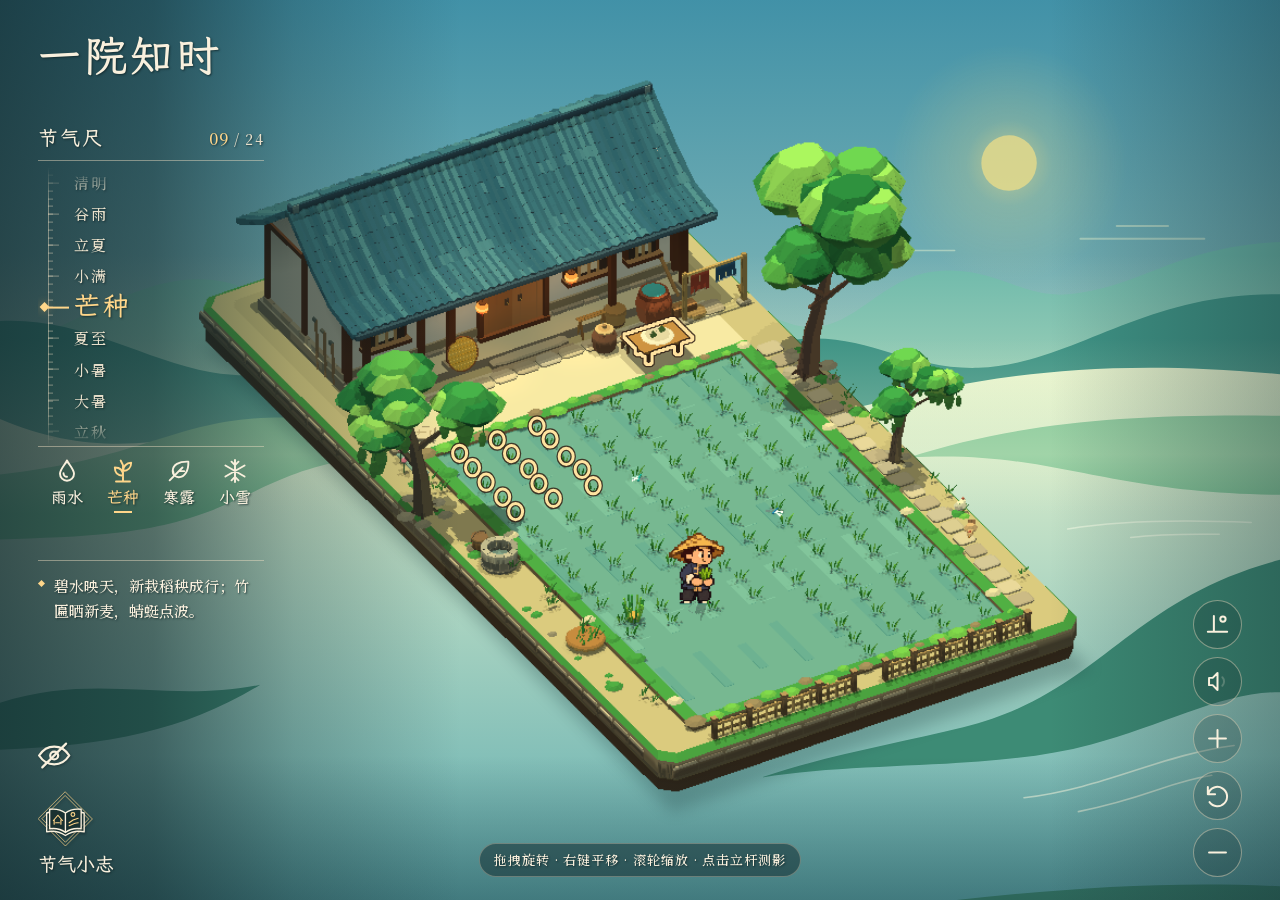
==== commit 62459c99: "v0.7: 门口镰刀与抢收模式（逐株收割、留茬、抢收专用精灵）" ====
--- a/index.html
+++ b/index.html
@@ -117,17 +117,22 @@
       <canvas id="yard-compatibility" aria-hidden="true" hidden></canvas>
       <img id="farmer-atlas" alt="" hidden>
       <canvas id="yard" tabindex="0" aria-label="三维农家小院。拖动旋转，滚动缩放，右键拖动平移，键盘方向键旋转。"></canvas>
-      <svg id="crop-hotspots" aria-hidden="true" hidden>
-        <g id="crop-outlines"></g>
-      </svg>      <svg id="food-hotspots" aria-hidden="true" hidden>
-        <path id="food-outline-edge"/>
-        <path id="food-outline"/>
+      <svg id="crop-hotspots" aria-hidden="true" hidden>
+        <g id="crop-outlines"></g>
+      </svg>      <svg id="sickle-hotspots" aria-hidden="true" hidden>
+        <path id="sickle-outline-edge"/>
+        <path id="sickle-outline"/>
+      </svg>
+      <svg id="food-hotspots" aria-hidden="true" hidden>
+        <path id="food-outline-edge"/>
+        <path id="food-outline"/>
       </svg>      <svg id="yard-hotspots" aria-hidden="true" hidden>
         <polygon id="gnomon-outline-edge"/>
         <polygon id="gnomon-outline"/>
         <path id="gnomon-measure"/>
       </svg>
-      <button id="gnomon-target" type="button" aria-label="观察立杆与正午日影" aria-controls="gnomon-inspect" aria-expanded="false" hidden></button>
+      <button id="gnomon-target" type="button" aria-label="观察立杆与正午日影" aria-controls="gnomon-inspect" aria-expanded="false" hidden></button>
+      <button id="sickle-target" type="button" aria-label="看看门边那把镰刀" aria-controls="sickle-inspect" aria-expanded="false" hidden></button>
       <button id="food-target" type="button" aria-label="看看这张桌上的时令吃食" aria-controls="food-inspect" aria-expanded="false" hidden></button>
       <button id="crop-target" type="button" aria-label="看看田里的庄稼" aria-controls="crop-inspect" aria-expanded="false" hidden></button>
       <p class="renderer-message" id="renderer-message" hidden>浏览器暂时无法显示三维场景。</p>
@@ -145,26 +150,37 @@
       </p>
       <p id="gnomon-note">同一地点，正午太阳越高，竿影越短。</p>
     </section>
-    <section id="crop-inspect" class="gnomon-inspect food-inspect" aria-labelledby="crop-heading" hidden>
-      <header>
-        <h2 id="crop-heading">田里</h2>
-        <button id="crop-return" type="button" aria-label="收起" title="收起">
-          <svg viewBox="0 0 24 24" aria-hidden="true"><path d="m6 6 12 12M18 6 6 18"/></svg>
-        </button>
-      </header>
-      <p class="food-kicker" id="crop-kicker"></p>
-      <p class="food-name" id="crop-name"></p>
-      <p id="crop-note"></p>
-    </section>    <section id="food-inspect" class="gnomon-inspect food-inspect" aria-labelledby="food-heading" hidden>
-      <header>
-        <h2 id="food-heading">时令吃食</h2>
-        <button id="food-return" type="button" aria-label="收起" title="收起">
-          <svg viewBox="0 0 24 24" aria-hidden="true"><path d="m6 6 12 12M18 6 6 18"/></svg>
-        </button>
-      </header>
-      <p class="food-kicker" id="food-kicker"></p>
-      <p class="food-name" id="food-name"></p>
-      <p id="food-note"></p>
+    <section id="sickle-inspect" class="gnomon-inspect food-inspect" aria-labelledby="sickle-heading" hidden>
+      <header>
+        <h2 id="sickle-heading">门边的镰刀</h2>
+        <button id="sickle-return" type="button" aria-label="收起" title="收起">
+          <svg viewBox="0 0 24 24" aria-hidden="true"><path d="m6 6 12 12M18 6 6 18"/></svg>
+        </button>
+      </header>
+      <p class="food-kicker">寒露 · 开镰</p>
+      <p class="food-name">抢收稻谷</p>
+      <p id="sickle-note">稻穗压弯了秆，谷粒捏着发硬，田里早断了水。就等这一刀——霜降前收不完，一场早霜，一季白种。</p>
+      <button id="harvest-start" class="harvest-start" type="button">开始抢收</button>
+    </section>    <section id="crop-inspect" class="gnomon-inspect food-inspect" aria-labelledby="crop-heading" hidden>
+      <header>
+        <h2 id="crop-heading">田里</h2>
+        <button id="crop-return" type="button" aria-label="收起" title="收起">
+          <svg viewBox="0 0 24 24" aria-hidden="true"><path d="m6 6 12 12M18 6 6 18"/></svg>
+        </button>
+      </header>
+      <p class="food-kicker" id="crop-kicker"></p>
+      <p class="food-name" id="crop-name"></p>
+      <p id="crop-note"></p>
+    </section>    <section id="food-inspect" class="gnomon-inspect food-inspect" aria-labelledby="food-heading" hidden>
+      <header>
+        <h2 id="food-heading">时令吃食</h2>
+        <button id="food-return" type="button" aria-label="收起" title="收起">
+          <svg viewBox="0 0 24 24" aria-hidden="true"><path d="m6 6 12 12M18 6 6 18"/></svg>
+        </button>
+      </header>
+      <p class="food-kicker" id="food-kicker"></p>
+      <p class="food-name" id="food-name"></p>
+      <p id="food-note"></p>
     </section>    <p class="stage-hint" aria-hidden="true">拖拽旋转 · 右键平移 · 滚轮缩放 · 点击立杆测影</p>
     <aside class="stage-tools" aria-label="浏览小院">
       <div class="view-controls" aria-label="小院视角">
@@ -271,3 +287,5 @@
 
 
 
+
+
--- a/style.css
+++ b/style.css
@@ -82,7 +82,8 @@
 .exhibit.gnomon-focused .stage-hint,
 body:has(#season-guide[open]) .stage-hint,
 body:has(#food-inspect:not([hidden])) .stage-hint,
-body:has(#crop-inspect:not([hidden])) .stage-hint { opacity:0; }
+body:has(#crop-inspect:not([hidden])) .stage-hint,
+body:has(#sickle-inspect:not([hidden])) .stage-hint { opacity:0; }
 .exhibit.hud-hidden .guide-toggle { visibility:hidden; }
 .hud-dock {
   position:fixed; z-index:3; left:var(--hud-edge); bottom:var(--hud-bottom);
@@ -262,7 +263,7 @@
   background:var(--river);
 }
 .landscape { position:absolute; inset:0; width:100%; height:100%; pointer-events:none; }
-#yard-shadow, #yard-hotspots, #food-hotspots, #crop-hotspots { position:absolute; inset:0 0 50px; width:100%; height:calc(100% - 50px); pointer-events:none; overflow:visible; }
+#yard-shadow, #yard-hotspots, #food-hotspots, #crop-hotspots, #sickle-hotspots { position:absolute; inset:0 0 50px; width:100%; height:calc(100% - 50px); pointer-events:none; overflow:visible; }
 #plinth-shadow { fill:var(--plinth-shadow); opacity:.29; filter:blur(8px); transform:translate(7px,9px); }
 .landscape-sun { opacity:.75; }
 .landscape-mist { opacity:var(--mist-opacity); }
@@ -450,7 +451,7 @@
   .interlude-verse::before { margin:0 auto 10px; }
 }
 @media (min-width:721px) and (max-width:1150px) {
-  #yard, #yard-compatibility, #yard-shadow, #yard-hotspots, #food-hotspots, #crop-hotspots { left:90px; width:calc(100% - 90px); }
+  #yard, #yard-compatibility, #yard-shadow, #yard-hotspots, #food-hotspots, #crop-hotspots, #sickle-hotspots { left:90px; width:calc(100% - 90px); }
 }
 @media (max-height:680px) and (min-width:721px) {
   :root { --hud-top:14px; --hud-bottom:14px; --ruler-step:20px; }
@@ -482,7 +483,7 @@
   .yard-links svg { width:16px; height:16px; }
   .season-note { align-self:end; padding-top:9px; }
   .season-note::before { top:17px; }
-  #yard, #yard-compatibility, #yard-shadow, #yard-hotspots, #food-hotspots, #crop-hotspots { inset:240px 0 90px; height:calc(100% - 330px); }
+  #yard, #yard-compatibility, #yard-shadow, #yard-hotspots, #food-hotspots, #crop-hotspots, #sickle-hotspots { inset:240px 0 90px; height:calc(100% - 330px); }
   .gnomon-inspect { bottom:calc(var(--hud-bottom) + 53px); }
   .hud-dock { width:auto; grid-auto-flow:column; align-items:center; gap:4px; }
   .hud-toggle { width:40px; height:44px; }
@@ -523,7 +524,7 @@
 }
 #food-target:hover::after, #food-target:focus-visible::after { opacity:.92; }
 #food-target:hover, #food-target:focus-visible { background:#ffe3a014; outline:none; }
-.food-inspect { width:min(420px,calc(100% - 2 * var(--hud-edge))); }
+.food-inspect { width:min(420px,calc(100% - 2 * var(--hud-edge))); padding-bottom:22px; }
 .food-kicker {
   margin:10px 0 0; font-size:11px; letter-spacing:.24em; color:#d4b982cc;
 }
@@ -549,7 +550,43 @@
 .stage:has(#yard.crop-hover) #crop-hotspots,
 .exhibit.crop-focused #crop-hotspots { --crop-stroke:4.5px; }
 #crop-target { position:absolute; padding:0; border:0; background:transparent; pointer-events:none; }\n#yard.crop-hover { cursor:pointer; }
-
-/* 背景音乐按钮 */
-.sound-wave { opacity:.22; transition:opacity .2s ease; }
+
+/* 背景音乐按钮 */
+.sound-wave { opacity:.22; transition:opacity .2s ease; }
 #sound-toggle[aria-pressed="true"] .sound-wave { opacity:1; }
+
+/* 抢收按钮 */
+#harvest-start {
+  display:inline-flex; align-items:center; justify-content:center; gap:8px; margin-top:16px;
+  padding:11px 26px; border:1px solid #ffe6b0; border-radius:999px;
+  background:linear-gradient(180deg,#ffe0a0,#f6c877); color:#2a2317;
+  font:600 14.5px/1 var(--body-font); letter-spacing:.16em; cursor:pointer;
+  width:auto; height:auto; min-width:0; white-space:nowrap; align-self:flex-start;
+  box-shadow:0 4px 14px #f6c87740, inset 0 1px 0 #fff8e0; margin-bottom:2px;
+  transition:transform .16s ease, box-shadow .2s ease, filter .2s ease;
+}
+#harvest-start:hover { filter:brightness(1.06); transform:translateY(-1px); box-shadow:0 6px 18px #f6c87755, inset 0 1px 0 #fffdf2; }
+#harvest-start:active { transform:translateY(0); filter:brightness(.98); }
+#harvest-start:focus-visible { outline:2px solid var(--hud-gold); outline-offset:2px; }
+
+/* 抢收模式：画面外框提示 */
+body.harvest-mode .stage::after {
+  content:"抢收模式 · 点田里的稻子收割"; position:absolute; left:50%; top:26px;
+  transform:translateX(-50%); padding:6px 16px; border-radius:999px;
+  background:#12201fd9; border:1px solid #ffdf9d66; color:#ffe9bd;
+  font:500 12px/1 var(--body-font); letter-spacing:.16em; pointer-events:none; z-index:4;
+}
+#sickle-hotspots { pointer-events:none; overflow:visible; --sickle-stroke:1.2px; opacity:.95; transition:opacity .22s ease; }
+#sickle-outline, #sickle-outline-edge { fill:none; stroke-linejoin:round; stroke-linecap:round; }
+#sickle-outline-edge { stroke:#352419; stroke-width:calc(var(--sickle-stroke) + 1.2px); opacity:.8; }
+#sickle-outline { stroke:#ffe3a0; stroke-width:var(--sickle-stroke); }
+.stage:has(#sickle-target:hover,#sickle-target:focus-visible) #sickle-hotspots { --sickle-stroke:1.9px; opacity:1; }
+#sickle-target { position:absolute; padding:0; border:0; background:transparent; cursor:pointer; border-radius:8px; }
+
+
+
+
+
+
+
+
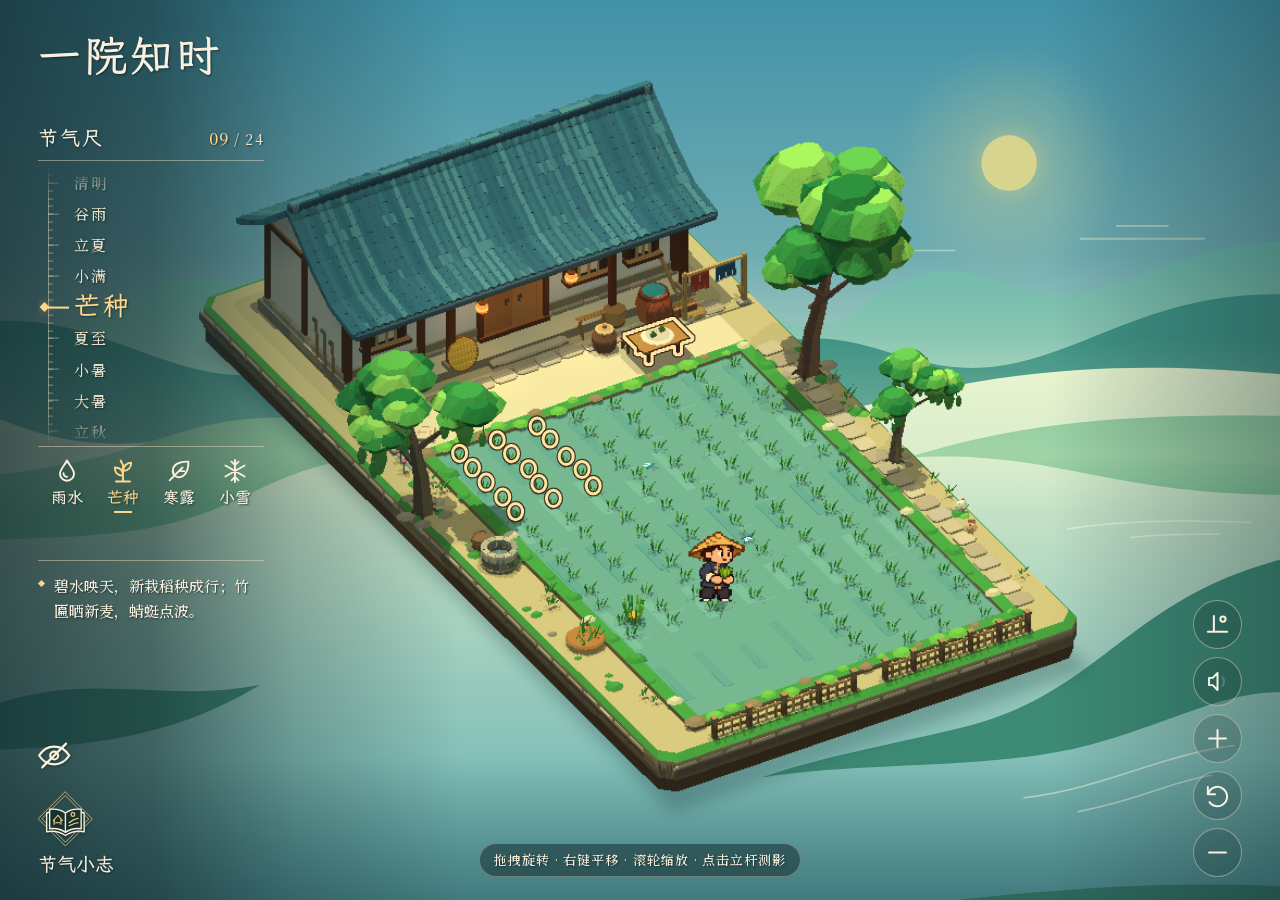
==== commit 823bb73f: "v0.8: 冬天扫雪 + 火塘烤糍粑 + 文案重写" ====
--- a/index.html
+++ b/index.html
@@ -119,7 +119,16 @@
       <canvas id="yard" tabindex="0" aria-label="三维农家小院。拖动旋转，滚动缩放，右键拖动平移，键盘方向键旋转。"></canvas>
       <svg id="crop-hotspots" aria-hidden="true" hidden>
         <g id="crop-outlines"></g>
-      </svg>      <svg id="sickle-hotspots" aria-hidden="true" hidden>
+      </svg>
+      <svg id="fire-hotspots" aria-hidden="true" hidden>
+        <path id="fire-outline-edge"/>
+        <path id="fire-outline"/>
+      </svg>
+      <svg id="broom-hotspots" aria-hidden="true" hidden>
+        <path id="broom-outline-edge"/>
+        <path id="broom-outline"/>
+      </svg>
+      <svg id="sickle-hotspots" aria-hidden="true" hidden>
         <path id="sickle-outline-edge"/>
         <path id="sickle-outline"/>
       </svg>
@@ -132,6 +141,8 @@
         <path id="gnomon-measure"/>
       </svg>
       <button id="gnomon-target" type="button" aria-label="观察立杆与正午日影" aria-controls="gnomon-inspect" aria-expanded="false" hidden></button>
+      <button id="fire-target" type="button" aria-label="看看火塘" aria-controls="fire-inspect" aria-expanded="false" hidden></button>
+      <button id="broom-target" type="button" aria-label="看看门边那把竹扫把" aria-controls="broom-inspect" aria-expanded="false" hidden></button>
       <button id="sickle-target" type="button" aria-label="看看门边那把镰刀" aria-controls="sickle-inspect" aria-expanded="false" hidden></button>
       <button id="food-target" type="button" aria-label="看看这张桌上的时令吃食" aria-controls="food-inspect" aria-expanded="false" hidden></button>
       <button id="crop-target" type="button" aria-label="看看田里的庄稼" aria-controls="crop-inspect" aria-expanded="false" hidden></button>
@@ -148,22 +159,44 @@
         <span>正午影长</span><output id="gnomon-length"></output>
         <span class="gnomon-altitude">正午仰角 <output id="gnomon-altitude"></output></span>
       </p>
-      <p id="gnomon-note">同一地点，正午太阳越高，竿影越短。</p>
+      <p id="gnomon-note">同一片院子，日头爬得越高，影子缩得越短。一年里最长和最短的影子，都落在这根杆子上。</p>
     </section>
-    <section id="sickle-inspect" class="gnomon-inspect food-inspect" aria-labelledby="sickle-heading" hidden>
-      <header>
-        <h2 id="sickle-heading">门边的镰刀</h2>
+    <section id="fire-inspect" class="gnomon-inspect food-inspect" aria-labelledby="fire-heading" hidden>
+      <header>
+        <h2 id="fire-heading">围炉煨糍</h2>
+        <button id="fire-return" type="button" aria-label="收起" title="收起">
+          <svg viewBox="0 0 24 24" aria-hidden="true"><path d="m6 6 12 12M18 6 6 18"/></svg>
+        </button>
+      </header>
+      <p class="food-kicker">小雪 · 围炉</p>
+      <p class="food-name">一炉炭火</p>
+      <p id="fire-note">柴烧到透红，炭火正温。把糍粑搁在灶石上，等它慢慢鼓起来、裂开一道口，掰开蘸糖。一炉火，一院人，冬天就这么过去了。</p>
+      <button id="roast-start" type="button">搁一块糍粑</button>
+    </section>    <section id="broom-inspect" class="gnomon-inspect food-inspect" aria-labelledby="broom-heading" hidden>
+      <header>
+        <h2 id="broom-heading">扫雪清路</h2>
+        <button id="broom-return" type="button" aria-label="收起" title="收起">
+          <svg viewBox="0 0 24 24" aria-hidden="true"><path d="m6 6 12 12M18 6 6 18"/></svg>
+        </button>
+      </header>
+      <p class="food-kicker">小雪 · 扫雪</p>
+      <p class="food-name">墙边一把扫帚</p>
+      <p id="broom-note">一夜北风，院子就白了。雪不扫，日头一晒化开、夜里又冻上，第二天结成冰，走一步滑一步。老规矩：雪一停，先把门前这条路扫出来。</p>
+      <button id="sweep-start" type="button">出门扫雪</button>
+    </section>    <section id="sickle-inspect" class="gnomon-inspect food-inspect" aria-labelledby="sickle-heading" hidden>
+      <header>
+        <h2 id="sickle-heading">开镰割稻</h2>
         <button id="sickle-return" type="button" aria-label="收起" title="收起">
           <svg viewBox="0 0 24 24" aria-hidden="true"><path d="m6 6 12 12M18 6 6 18"/></svg>
         </button>
       </header>
       <p class="food-kicker">寒露 · 开镰</p>
-      <p class="food-name">抢收稻谷</p>
-      <p id="sickle-note">稻穗压弯了秆，谷粒捏着发硬，田里早断了水。就等这一刀——霜降前收不完，一场早霜，一季白种。</p>
-      <button id="harvest-start" class="harvest-start" type="button">开始抢收</button>
+      <p class="food-name">墙边一把镰</p>
+      <p id="sickle-note">稻穗压弯了秆，谷粒捏着发硬，田里早断了水，就等这一刀。霜降前收不完，一场早霜，一季白种。</p>
+      <button id="harvest-start" class="harvest-start" type="button">下田开镰</button>
     </section>    <section id="crop-inspect" class="gnomon-inspect food-inspect" aria-labelledby="crop-heading" hidden>
       <header>
-        <h2 id="crop-heading">田里</h2>
+        <h2 id="crop-heading">田里庄稼</h2>
         <button id="crop-return" type="button" aria-label="收起" title="收起">
           <svg viewBox="0 0 24 24" aria-hidden="true"><path d="m6 6 12 12M18 6 6 18"/></svg>
         </button>
@@ -173,7 +206,7 @@
       <p id="crop-note"></p>
     </section>    <section id="food-inspect" class="gnomon-inspect food-inspect" aria-labelledby="food-heading" hidden>
       <header>
-        <h2 id="food-heading">时令吃食</h2>
+        <h2 id="food-heading">案上时令</h2>
         <button id="food-return" type="button" aria-label="收起" title="收起">
           <svg viewBox="0 0 24 24" aria-hidden="true"><path d="m6 6 12 12M18 6 6 18"/></svg>
         </button>
@@ -289,3 +322,5 @@
 
 
 
+
+
--- a/style.css
+++ b/style.css
@@ -263,7 +263,7 @@
   background:var(--river);
 }
 .landscape { position:absolute; inset:0; width:100%; height:100%; pointer-events:none; }
-#yard-shadow, #yard-hotspots, #food-hotspots, #crop-hotspots, #sickle-hotspots { position:absolute; inset:0 0 50px; width:100%; height:calc(100% - 50px); pointer-events:none; overflow:visible; }
+#yard-shadow, #yard-hotspots, #food-hotspots, #crop-hotspots, #sickle-hotspots, #broom-hotspots, #fire-hotspots { position:absolute; inset:0 0 50px; width:100%; height:calc(100% - 50px); pointer-events:none; overflow:visible; }
 #plinth-shadow { fill:var(--plinth-shadow); opacity:.29; filter:blur(8px); transform:translate(7px,9px); }
 .landscape-sun { opacity:.75; }
 .landscape-mist { opacity:var(--mist-opacity); }
@@ -451,7 +451,7 @@
   .interlude-verse::before { margin:0 auto 10px; }
 }
 @media (min-width:721px) and (max-width:1150px) {
-  #yard, #yard-compatibility, #yard-shadow, #yard-hotspots, #food-hotspots, #crop-hotspots, #sickle-hotspots { left:90px; width:calc(100% - 90px); }
+  #yard, #yard-compatibility, #yard-shadow, #yard-hotspots, #food-hotspots, #crop-hotspots, #sickle-hotspots, #broom-hotspots, #fire-hotspots { left:90px; width:calc(100% - 90px); }
 }
 @media (max-height:680px) and (min-width:721px) {
   :root { --hud-top:14px; --hud-bottom:14px; --ruler-step:20px; }
@@ -483,7 +483,7 @@
   .yard-links svg { width:16px; height:16px; }
   .season-note { align-self:end; padding-top:9px; }
   .season-note::before { top:17px; }
-  #yard, #yard-compatibility, #yard-shadow, #yard-hotspots, #food-hotspots, #crop-hotspots, #sickle-hotspots { inset:240px 0 90px; height:calc(100% - 330px); }
+  #yard, #yard-compatibility, #yard-shadow, #yard-hotspots, #food-hotspots, #crop-hotspots, #sickle-hotspots, #broom-hotspots, #fire-hotspots { inset:240px 0 90px; height:calc(100% - 330px); }
   .gnomon-inspect { bottom:calc(var(--hud-bottom) + 53px); }
   .hud-dock { width:auto; grid-auto-flow:column; align-items:center; gap:4px; }
   .hud-toggle { width:40px; height:44px; }
@@ -582,11 +582,54 @@
 #sickle-outline { stroke:#ffe3a0; stroke-width:var(--sickle-stroke); }
 .stage:has(#sickle-target:hover,#sickle-target:focus-visible) #sickle-hotspots { --sickle-stroke:1.9px; opacity:1; }
 #sickle-target { position:absolute; padding:0; border:0; background:transparent; cursor:pointer; border-radius:8px; }
-
-
-
-
-
-
-
-
+
+/* 冬天 · 扫把 */
+#broom-hotspots { pointer-events:none; overflow:visible; --broom-stroke:1.6px; opacity:.95; }
+#broom-outline, #broom-outline-edge { fill:none; stroke-linejoin:round; stroke-linecap:round; }
+#broom-outline-edge { stroke:#352419; stroke-width:calc(var(--broom-stroke) + 1.4px); opacity:.8; }
+#broom-outline { stroke:#ffe3a0; stroke-width:var(--broom-stroke); }
+.stage:has(#broom-target:hover,#broom-target:focus-visible) #broom-hotspots { --broom-stroke:2.4px; opacity:1; }
+#broom-target { position:absolute; padding:0; border:0; background:transparent; cursor:pointer; border-radius:8px; }
+
+#sweep-start {
+  display:inline-flex; align-items:center; justify-content:center; gap:8px; margin-top:16px;
+  padding:11px 26px; border:1px solid #cfe4f2; border-radius:999px;
+  background:linear-gradient(180deg,#e8f3fb,#bcd9ee); color:#1d2b36;
+  font:600 14.5px/1 var(--body-font); letter-spacing:.16em; cursor:pointer;
+  width:auto; height:auto; min-width:0; white-space:nowrap; align-self:flex-start; margin-bottom:2px;
+  box-shadow:0 4px 14px #bcd9ee40, inset 0 1px 0 #ffffff;
+  transition:transform .16s ease, box-shadow .2s ease, filter .2s ease;
+}
+#sweep-start:hover { filter:brightness(1.05); transform:translateY(-1px); }
+#sweep-start:active { transform:translateY(0); filter:brightness(.98); }
+#sweep-start:focus-visible { outline:2px solid var(--hud-gold); outline-offset:2px; }
+
+body.sweep-mode .stage::after {
+  content:"扫雪模式 · 点院子里的雪扫开"; position:absolute; left:50%; top:26px;
+  transform:translateX(-50%); padding:6px 16px; border-radius:999px;
+  background:#12201fd9; border:1px solid #cfe4f266; color:#e6f2fb;
+  font:500 12px/1 var(--body-font); letter-spacing:.16em; pointer-events:none; z-index:4;
+}
+body:has(#broom-inspect:not([hidden])) .stage-hint { opacity:0; }
+
+/* 火塘 */
+#fire-hotspots { pointer-events:none; overflow:visible; --fire-stroke:2px; opacity:.9; }
+#fire-outline, #fire-outline-edge { fill:none; stroke-linejoin:round; stroke-linecap:round; }
+#fire-outline-edge { stroke:#3a1d10; stroke-width:calc(var(--fire-stroke) + 1.6px); opacity:.8; }
+#fire-outline { stroke:#ffb765; stroke-width:var(--fire-stroke); }
+.stage:has(#fire-target:hover,#fire-target:focus-visible) #fire-hotspots { --fire-stroke:3px; opacity:1; }
+#fire-target { position:absolute; padding:0; border:0; background:transparent; cursor:pointer; border-radius:12px; }
+
+#roast-start {
+  display:inline-flex; align-items:center; justify-content:center; gap:8px; margin-top:16px;
+  padding:11px 26px; border:1px solid #ffcf9a; border-radius:999px;
+  background:linear-gradient(180deg,#ffcf9a,#f09a52); color:#2b1a0c;
+  font:600 14.5px/1 var(--body-font); letter-spacing:.16em; cursor:pointer;
+  width:auto; height:auto; min-width:0; white-space:nowrap; align-self:flex-start; margin-bottom:2px;
+  box-shadow:0 4px 16px #f09a5240, inset 0 1px 0 #fff1dc;
+  transition:transform .16s ease, box-shadow .2s ease, filter .2s ease;
+}
+#roast-start:hover { filter:brightness(1.05); transform:translateY(-1px); }
+#roast-start:active { transform:translateY(0); filter:brightness(.98); }
+#roast-start:focus-visible { outline:2px solid var(--hud-gold); outline-offset:2px; }
+body:has(#fire-inspect:not([hidden])) .stage-hint { opacity:0; }
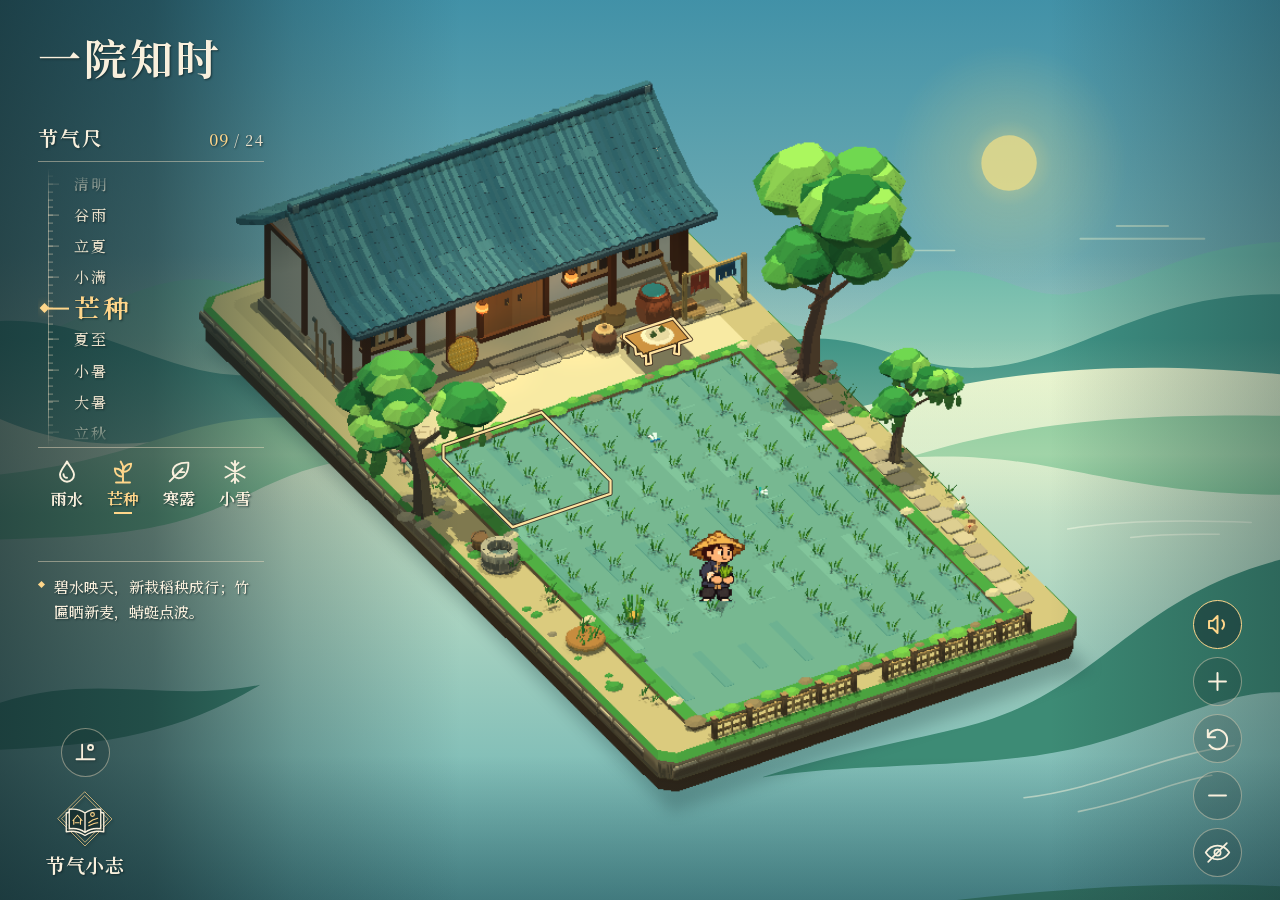
==== commit 92c008c8: "v1.0: 电影感开场运镜、动态声景、立杆测影四时对比、收割动画与实时阴影及星盘转场完善" ====
--- a/index.html
+++ b/index.html
@@ -124,10 +124,6 @@
         <path id="fire-outline-edge"/>
         <path id="fire-outline"/>
       </svg>
-      <svg id="broom-hotspots" aria-hidden="true" hidden>
-        <path id="broom-outline-edge"/>
-        <path id="broom-outline"/>
-      </svg>
       <svg id="sickle-hotspots" aria-hidden="true" hidden>
         <path id="sickle-outline-edge"/>
         <path id="sickle-outline"/>
@@ -135,17 +131,21 @@
       <svg id="food-hotspots" aria-hidden="true" hidden>
         <path id="food-outline-edge"/>
         <path id="food-outline"/>
-      </svg>      <svg id="yard-hotspots" aria-hidden="true" hidden>
+      </svg>
+      <svg id="yard-hotspots" aria-hidden="true" hidden>
         <polygon id="gnomon-outline-edge"/>
         <polygon id="gnomon-outline"/>
         <path id="gnomon-measure"/>
       </svg>
       <button id="gnomon-target" type="button" aria-label="观察立杆与正午日影" aria-controls="gnomon-inspect" aria-expanded="false" hidden></button>
       <button id="fire-target" type="button" aria-label="看看火塘" aria-controls="fire-inspect" aria-expanded="false" hidden></button>
-      <button id="broom-target" type="button" aria-label="看看门边那把竹扫把" aria-controls="broom-inspect" aria-expanded="false" hidden></button>
       <button id="sickle-target" type="button" aria-label="看看门边那把镰刀" aria-controls="sickle-inspect" aria-expanded="false" hidden></button>
       <button id="food-target" type="button" aria-label="看看这张桌上的时令吃食" aria-controls="food-inspect" aria-expanded="false" hidden></button>
       <button id="crop-target" type="button" aria-label="看看田里的庄稼" aria-controls="crop-inspect" aria-expanded="false" hidden></button>
+      <div id="harvest-bar" class="harvest-bar" role="status" aria-live="polite" hidden>
+        <span id="harvest-status">开镰收割 · 点击稻田成片收割</span>
+        <button id="harvest-exit" type="button">退出收割</button>
+      </div>
       <p class="renderer-message" id="renderer-message" hidden>浏览器暂时无法显示三维场景。</p>
     </section>
     <section id="gnomon-inspect" class="gnomon-inspect" aria-labelledby="gnomon-heading" hidden>
@@ -155,11 +155,20 @@
           <svg viewBox="0 0 24 24" aria-hidden="true"><path d="m6 6 12 12M18 6 6 18"/></svg>
         </button>
       </header>
-      <p class="gnomon-reading">
-        <span>正午影长</span><output id="gnomon-length"></output>
-        <span class="gnomon-altitude">正午仰角 <output id="gnomon-altitude"></output></span>
-      </p>
-      <p id="gnomon-note">同一片院子，日头爬得越高，影子缩得越短。一年里最长和最短的影子，都落在这根杆子上。</p>
+      <div class="gnomon-metrics">
+        <p class="gnomon-metric"><span>正午影长</span><output id="gnomon-length"></output></p>
+        <p class="gnomon-metric"><span>太阳仰角</span><output id="gnomon-altitude"></output></p>
+        <p class="gnomon-metric"><span>太阳直射</span><output id="gnomon-declination"></output></p>
+      </div>
+      <p class="gnomon-principle">直立测影之竿称「表」，卧地刻尺称「圭」。于北纬 30.4° 正午测影，太阳直射点越偏北，太阳仰角越高，表影便越短。</p>
+      <div class="gnomon-compare" role="group" aria-label="四季正午影长对比">
+        <button type="button" data-gnomon-term="grain"><span class="gc-name">芒种</span><span class="gc-track"><i class="gc-bar" style="--ratio:10%"></i></span><span class="gc-val">0.14×</span></button>
+        <button type="button" data-gnomon-term="dew"><span class="gc-name">寒露</span><span class="gc-track"><i class="gc-bar" style="--ratio:53%"></i></span><span class="gc-val">0.73×</span></button>
+        <button type="button" data-gnomon-term="rain"><span class="gc-name">雨水</span><span class="gc-track"><i class="gc-bar" style="--ratio:66%"></i></span><span class="gc-val">0.90×</span></button>
+        <button type="button" data-gnomon-term="winter"><span class="gc-name">小雪</span><span class="gc-track"><i class="gc-bar" style="--ratio:89%"></i></span><span class="gc-val">1.22×</span></button>
+        <p class="gnomon-extremes"><span>夏至最短 0.12×</span><span>点击节气实时对比日影</span><span>冬至最长 1.37×</span></p>
+      </div>
+      <p id="gnomon-note">同一座小院，日头升得越高，表影缩得越短；一年里最长与最短的正午日影，皆映在这根立杆之上。</p>
     </section>
     <section id="fire-inspect" class="gnomon-inspect food-inspect" aria-labelledby="fire-heading" hidden>
       <header>
@@ -170,20 +179,10 @@
       </header>
       <p class="food-kicker">小雪 · 围炉</p>
       <p class="food-name">一炉炭火</p>
-      <p id="fire-note">柴烧到透红，炭火正温。把糍粑搁在灶石上，等它慢慢鼓起来、裂开一道口，掰开蘸糖。一炉火，一院人，冬天就这么过去了。</p>
+      <p id="fire-note">木柴燃作透红炭火，炉边暖意融融。将糍粑搁在炙热灶石上慢煨，待表皮渐渐鼓起焦裂，掰开蘸上红糖，便是一冬最暖心的滋味。</p>
       <button id="roast-start" type="button">搁一块糍粑</button>
-    </section>    <section id="broom-inspect" class="gnomon-inspect food-inspect" aria-labelledby="broom-heading" hidden>
-      <header>
-        <h2 id="broom-heading">扫雪清路</h2>
-        <button id="broom-return" type="button" aria-label="收起" title="收起">
-          <svg viewBox="0 0 24 24" aria-hidden="true"><path d="m6 6 12 12M18 6 6 18"/></svg>
-        </button>
-      </header>
-      <p class="food-kicker">小雪 · 扫雪</p>
-      <p class="food-name">墙边一把扫帚</p>
-      <p id="broom-note">一夜北风，院子就白了。雪不扫，日头一晒化开、夜里又冻上，第二天结成冰，走一步滑一步。老规矩：雪一停，先把门前这条路扫出来。</p>
-      <button id="sweep-start" type="button">出门扫雪</button>
-    </section>    <section id="sickle-inspect" class="gnomon-inspect food-inspect" aria-labelledby="sickle-heading" hidden>
+    </section>
+    <section id="sickle-inspect" class="gnomon-inspect food-inspect" aria-labelledby="sickle-heading" hidden>
       <header>
         <h2 id="sickle-heading">开镰割稻</h2>
         <button id="sickle-return" type="button" aria-label="收起" title="收起">
@@ -191,10 +190,11 @@
         </button>
       </header>
       <p class="food-kicker">寒露 · 开镰</p>
-      <p class="food-name">墙边一把镰</p>
-      <p id="sickle-note">稻穗压弯了秆，谷粒捏着发硬，田里早断了水，就等这一刀。霜降前收不完，一场早霜，一季白种。</p>
+      <p class="food-name">檐下弯镰</p>
+      <p id="sickle-note">金黄稻穗压弯稻秆，谷粒饱满坚实，田间早已断水晒干，只待开镰。晚稻须在初霜前抢收归仓，方不负一季辛劳。</p>
       <button id="harvest-start" class="harvest-start" type="button">下田开镰</button>
-    </section>    <section id="crop-inspect" class="gnomon-inspect food-inspect" aria-labelledby="crop-heading" hidden>
+    </section>
+    <section id="crop-inspect" class="gnomon-inspect food-inspect" aria-labelledby="crop-heading" hidden>
       <header>
         <h2 id="crop-heading">田里庄稼</h2>
         <button id="crop-return" type="button" aria-label="收起" title="收起">
@@ -204,7 +204,8 @@
       <p class="food-kicker" id="crop-kicker"></p>
       <p class="food-name" id="crop-name"></p>
       <p id="crop-note"></p>
-    </section>    <section id="food-inspect" class="gnomon-inspect food-inspect" aria-labelledby="food-heading" hidden>
+    </section>
+    <section id="food-inspect" class="gnomon-inspect food-inspect" aria-labelledby="food-heading" hidden>
       <header>
         <h2 id="food-heading">案上时令</h2>
         <button id="food-return" type="button" aria-label="收起" title="收起">
@@ -214,26 +215,49 @@
       <p class="food-kicker" id="food-kicker"></p>
       <p class="food-name" id="food-name"></p>
       <p id="food-note"></p>
-    </section>    <p class="stage-hint" aria-hidden="true">拖拽旋转 · 右键平移 · 滚轮缩放 · 点击立杆测影</p>
+    </section>
     <aside class="stage-tools" aria-label="浏览小院">
+      <div id="audio-popover" class="audio-popover" role="region" aria-label="音频音量控制" hidden>
+        <header class="audio-head">
+          <h3>声景音量</h3>
+          <button id="audio-mute" type="button" aria-pressed="false">静音</button>
+        </header>
+        <label class="audio-row">
+          <span>总音量</span>
+          <input id="vol-master" type="range" min="0" max="100" value="85">
+          <output id="vol-master-val">85%</output>
+        </label>
+        <label class="audio-row">
+          <span>背景音乐</span>
+          <input id="vol-bgm" type="range" min="0" max="100" value="55">
+          <output id="vol-bgm-val">55%</output>
+        </label>
+        <label class="audio-row">
+          <span>环境与音效</span>
+          <input id="vol-ambience" type="range" min="0" max="100" value="85">
+          <output id="vol-ambience-val">85%</output>
+        </label>
+      </div>
       <div class="view-controls" aria-label="小院视角">
-        <button id="toggle-gnomon" type="button" aria-label="观察立杆测影" aria-pressed="false" title="立杆测影"><svg viewBox="0 0 24 24" aria-hidden="true"><path d="M9 5v13M4 18h16M9 18h9"/><circle cx="16.5" cy="7.5" r="2.2"/></svg></button>
-        <button id="sound-toggle" type="button" aria-label="背景音乐" aria-pressed="false" title="背景音乐"><svg viewBox="0 0 24 24" aria-hidden="true"><path d="M5 9h3l4-4v14l-4-4H5z"/><path class="sound-wave" d="M16 8.5a5 5 0 0 1 0 7"/></svg></button>
+        <button id="sound-toggle" type="button" aria-label="声景与音量" aria-pressed="false" aria-controls="audio-popover" aria-expanded="false" title="声景与音量"><svg viewBox="0 0 24 24" aria-hidden="true"><path d="M5 9h3l4-4v14l-4-4H5z"/><path class="sound-wave" d="M16 8.5a5 5 0 0 1 0 7"/></svg></button>
         <button id="zoom-in" type="button" aria-label="放大" title="放大"><svg viewBox="0 0 24 24" aria-hidden="true"><path d="M5 12h14m-7-7v14"/></svg></button>
         <button id="reset-view" type="button" aria-label="复位视角" title="复位视角"><svg viewBox="0 0 24 24" aria-hidden="true"><path d="M4 5v6h6M4.4 10.2a8 8 0 1 1 1 7.3"/></svg></button>
         <button id="zoom-out" type="button" aria-label="缩小" title="缩小"><svg viewBox="0 0 24 24" aria-hidden="true"><path d="M5 12h14"/></svg></button>
+        <button id="hud-toggle" class="hud-toggle" type="button" aria-label="隐藏界面" aria-pressed="false" title="隐藏界面">
+          <svg viewBox="0 0 28 28" aria-hidden="true">
+            <path d="M2.6 14c2.7-4.15 6.9-6.7 11.4-6.7s8.7 2.55 11.4 6.7c-2.7 4.15-6.9 6.7-11.4 6.7S5.3 18.15 2.6 14Z"/>
+            <circle cx="14" cy="14" r="3"/>
+            <path class="hud-eye-slash" d="M5 23 23 5"/>
+          </svg>
+        </button>
       </div>
     </aside>
-    <aside class="hud-dock" aria-label="界面和节气小志">
-      <button id="hud-toggle" class="hud-toggle" type="button" aria-label="隐藏界面" aria-pressed="false" title="隐藏界面">
-        <svg viewBox="1.75 0 28 28" aria-hidden="true">
-          <path d="M2.6 14c2.7-4.15 6.9-6.7 11.4-6.7s8.7 2.55 11.4 6.7c-2.7 4.15-6.9 6.7-11.4 6.7S5.3 18.15 2.6 14Z"/>
-          <circle cx="14" cy="14" r="3"/>
-          <path class="hud-eye-slash" d="M5 23 23 5"/>
-        </svg>
+    <aside class="hud-dock" aria-label="立杆测影和节气小志">
+      <button id="toggle-gnomon" class="gnomon-dock-toggle" type="button" aria-label="观察立杆测影" aria-pressed="false" title="立杆测影">
+        <svg viewBox="0 0 24 24" aria-hidden="true"><path d="M9 5v13M4 18h16M9 18h9"/><circle cx="16.5" cy="7.5" r="2.2"/></svg>
       </button>
       <button id="open-guide" class="guide-toggle" type="button" aria-haspopup="dialog" aria-controls="season-guide">
-        <svg viewBox="3.45 0 80 80" aria-hidden="true">
+        <svg viewBox="0 0 80 80" aria-hidden="true">
           <path class="journal-frame" d="M40 4 76 40 40 76 4 40Z M40 9 71 40 40 71 9 40Z"/>
           <path class="journal-book" d="M40 32c-5-4-12-6-21-5v26c8-1 16 1 21 5 5-4 13-6 21-5V27c-9-1-16 1-21 5Zm0 0v26m-21-27-4 1v25c10-2 19 1 25 5 6-4 15-7 25-5V32l-4-1"/>
           <path class="journal-ink" d="m24 42 6-7 6 7m-11-1v6m9-6v6m-7-2h5m13 0c3-3 7-5 12-6m-12 10c4-2 8-4 12-4"/>
--- a/style.css
+++ b/style.css
@@ -1,635 +1,726 @@
-﻿@font-face {
-  font-family:"Yard WenKai";
-  src:url("fonts/yard-wenkai.woff2") format("woff2");
-  font-weight:500;
-  font-display:swap;
-}
-@font-face {
-  font-family:"Yard Song";
-  src:url("fonts/yard-song.woff") format("woff");
-  font-weight:500;
-  font-display:swap;
-}
-:root {
-  color-scheme: light;
-  --display:"Yard WenKai","STKaiti","华文楷体","KaiTi","楷体",serif;
-  --body-font:"Yard Song","Noto Serif SC","STSong","华文宋体","SimSun","宋体",serif;
-  --ink: #fff8eb;
-  --paper: #f4f0e5;
-  --accent: #ffe699;
-  --sky-top:#3c8ea6;
-  --sky-haze:#eaf5cf;
-  --sun-disc:#ffe584;
-  --ridge-far:#6cb8aa;
-  --ridge-near:#3f9385;
-  --river:#57a8ae;
-  --bank-far:#79c293;
-  --bank-near:#3d8b75;
-  --water-line:#f2fae4;
-  --scrim:#12292d;
-  --plinth-shadow:#1c3d3f;
-  --mist-opacity:.48;
-  --hud-edge:clamp(24px,3vw,56px);
-  --hud-top:clamp(24px,3.7vh,46px);
-  --hud-bottom:clamp(18px,2.6vh,32px);
-  --ruler-step:clamp(26px,3.45vh,38px);
-  --hud-dock-width:clamp(94px,7.1vw,128px);
-  --hud-rail-width:clamp(210px,17.6vw,280px);
-  --hud-ink:#f9f0dd;
-  --hud-muted:#e7dfca;
-  --hud-gold:#ffd68a;
-  --hud-line:#f2e0c473;
-  --hud-shadow:1px 1px 2px #0f2226b8;
-  --ui-shadow:1px 1px 1px rgb(21 40 35 / 14%);
-}
-* { box-sizing: border-box; }
-[hidden] { display: none !important; }
-body[data-season="rain"] {
-  --accent:#daf09e;
-  --mist-opacity:.60;
-  --sky-top:#479396; --sky-haze:#e4f3d6; --sun-disc:#ffeab5; --ridge-far:#7cc3b3;
-  --ridge-near:#4da08a; --river:#68b8b3; --bank-far:#88ca95; --bank-near:#489477;
-  --scrim:#11292a; --plinth-shadow:#1d403d;
-}
-body[data-season="dew"] {
-  --accent:#ffd49c;
-  --mist-opacity:.38;
-  --sky-top:#4c6e96; --sky-haze:#f3dfc1; --sun-disc:#ffb56b; --ridge-far:#869cb5;
-  --ridge-near:#58728c; --river:#6c8ca3; --bank-far:#bea57f; --bank-near:#687f8d;
-  --water-line:#fae9d0; --scrim:#1c2130; --plinth-shadow:#2c2f42;
-}
-body[data-season="winter"] {
-  --accent:#d9ecfa;
-  --mist-opacity:.70;
-  --sky-top:#4b6a8f; --sky-haze:#e4eff7; --sun-disc:#ffe3b5; --ridge-far:#8aa6bf;
-  --ridge-near:#5a7896; --river:#6e8ea8; --bank-far:#c0d4e2; --bank-near:#5f7f9b;
-  --water-line:#f0f7fc; --scrim:#132133; --plinth-shadow:#1f334a;
-}
-body { margin:0; min-width:300px; background:var(--paper); color:var(--ink); font:500 16px/1.5 var(--body-font); font-synthesis:none; }
-button { color:inherit; font:inherit; cursor:pointer; -webkit-tap-highlight-color:transparent; }
-button:focus-visible, canvas:focus-visible { outline:2px solid currentColor; outline-offset:-2px; }
-
-.exhibit { position:relative; min-height:100svh; }
-.exhibit::before {
-  content:""; position:absolute; z-index:2; inset:0; pointer-events:none;
-  background:
-    linear-gradient(90deg,color-mix(in srgb,var(--scrim) 78%,transparent) 0%,color-mix(in srgb,var(--scrim) 62%,transparent) 12%,color-mix(in srgb,var(--scrim) 26%,transparent) 23%,transparent 36%,transparent 82%,color-mix(in srgb,var(--scrim) 36%,transparent) 100%),
-    linear-gradient(0deg,color-mix(in srgb,var(--scrim) 38%,transparent) 0%,transparent 16%);
-}
-.exhibit.hud-hidden::before { content:none; }
-.exhibit.hud-hidden :is(.side-panel,.stage-tools,.stage-hint,.renderer-message,.season-interlude) { display:none; }
-.exhibit.hud-hidden :is(#yard-hotspots,#food-hotspots,#crop-hotspots,#gnomon-target,#food-target,#crop-target,.gnomon-inspect,.food-inspect) { display:none; }
-.exhibit.gnomon-focused .stage-hint,
-body:has(#season-guide[open]) .stage-hint,
-body:has(#food-inspect:not([hidden])) .stage-hint,
-body:has(#crop-inspect:not([hidden])) .stage-hint,
-body:has(#sickle-inspect:not([hidden])) .stage-hint { opacity:0; }
-.exhibit.hud-hidden .guide-toggle { visibility:hidden; }
-.hud-dock {
-  position:fixed; z-index:3; left:var(--hud-edge); bottom:var(--hud-bottom);
-  width:var(--hud-dock-width); display:grid; justify-items:start; gap:clamp(6px,1vh,12px);
-  color:var(--hud-ink); text-shadow:var(--hud-shadow);
-}
-.hud-dock button, .stage-tools button, .guide-close { padding:0; border:0; background:transparent; }
-.hud-dock button:hover, .stage-tools button:hover, .guide-close:hover { color:var(--hud-gold); }
-.hud-toggle {
-  display:grid; place-items:center start; width:clamp(54px,4vw,74px); height:clamp(48px,3.6vw,62px);
-}
-.hud-toggle svg {
-  width:clamp(37px,2.55vw,49px); height:auto; fill:none; stroke:currentColor; stroke-width:1.7;
-  stroke-linecap:round; stroke-linejoin:round; filter:drop-shadow(1px 1px 1px #13252793);
-}
-.hud-toggle[aria-pressed="true"] .hud-eye-slash { display:none; }
-.hud-toggle[aria-pressed="true"] { color:#203a39; }
-.hud-toggle[aria-pressed="true"] svg { filter:drop-shadow(0 1px 1px #fff8e9ba); }
-.side-panel {
-  position:absolute; z-index:3; top:var(--hud-top); bottom:var(--hud-bottom); left:var(--hud-edge);
-  width:var(--hud-rail-width); display:grid; grid-template-rows:auto auto 1fr;
-  align-items:start; row-gap:clamp(22px,5vh,50px);
-  pointer-events:none; color:var(--hud-ink); text-shadow:var(--hud-shadow);
-}
-.mast h1 { margin:0; font:500 clamp(40px,3.35vw,65px)/1.12 var(--display); letter-spacing:.07em; white-space:nowrap; }
-.calendar { width:100%; }
-.ruler-heading {
-  display:flex; align-items:baseline; justify-content:space-between; gap:8px;
-  border-bottom:1px solid var(--hud-line); padding-bottom:9px; margin-bottom:6px;
-}
-.ruler-heading h2 { margin:0; font:500 clamp(20px,1.3vw,25px)/1.2 var(--display); letter-spacing:.09em; }
-.ruler-count { color:var(--hud-muted); font-size:clamp(14px,1vw,19px); font-variant-numeric:lining-nums tabular-nums; letter-spacing:.08em; }
-#term-number { color:var(--hud-gold); font-size:1.12em; }
-.ruler-window {
-  position:relative; width:100%; height:calc(9 * var(--ruler-step)); overflow:clip;
-  pointer-events:auto; touch-action:pan-x pinch-zoom; user-select:none;
-  mask-image:linear-gradient(transparent,#000 13%,#000 87%,transparent);
-}
-.terms {
-  position:absolute; width:100%; top:calc(50% - var(--ruler-step) / 2);
-  display:grid; grid-auto-rows:var(--ruler-step);
-  transform:translateY(calc(var(--ruler-index) * var(--ruler-step) * -1));
-  transition:transform 250ms cubic-bezier(.25,.73,.28,1);
-}
-.terms::before {
-  content:""; position:absolute; top:calc(var(--ruler-step) / 2); bottom:calc(var(--ruler-step) / 2);
-  left:10px; width:4px; border-left:1px solid var(--hud-line);
-  background:repeating-linear-gradient(to bottom,var(--hud-line) 0 1px,transparent 1px calc(var(--ruler-step) / 4));
-}
-.calendar-mark {
-  position:relative; display:flex; align-items:center; padding-left:36px;
-  color:var(--hud-muted); font:500 clamp(15px,1.05vw,19px)/1 var(--body-font); letter-spacing:.12em;
-}
-.calendar-mark::before, .term::before {
-  content:""; position:absolute; left:10px; top:50%; width:11px; border-top:1px solid var(--hud-line);
-}
-.term {
-  position:relative; display:flex; align-items:center; gap:9px; padding:0 0 0 36px;
-  border:0; background:transparent; text-align:left; text-shadow:inherit; pointer-events:auto;
-}
-.term::before { width:17px; border-color:currentColor; }
-.term-name { font:500 clamp(18px,1.15vw,22px)/1 var(--display); letter-spacing:.09em; }
-.term small { display:none; }
-.term[aria-current="true"], .term:hover { color:var(--hud-gold); }
-.term[aria-current="true"] .term-name { font-size:clamp(25px,2vw,38px); }
-.term[aria-current="true"]::before { width:21px; border-top-width:2px; }
-.ruler-cursor {
-  position:absolute; z-index:1; left:3px; top:50%; width:7px; height:7px;
-  transform:translateY(-50%) rotate(45deg); pointer-events:none;
-  background:var(--hud-gold); box-shadow:0 0 9px #ffbf6766;
-}
-.yard-links { display:grid; grid-template-columns:repeat(4,1fr); border-top:1px solid var(--hud-line); padding-top:5px; }
-.yard-links button {
-  position:relative; display:grid; place-items:center; align-content:center; gap:5px;
-  min-width:0; min-height:clamp(61px,4.1vw,78px); padding:5px 2px 9px; border:0; background:transparent;
-  font:500 clamp(16px,1.05vw,20px)/1 var(--display); white-space:nowrap; text-shadow:inherit; pointer-events:auto;
-}
-.yard-links button:is([aria-current="true"],:hover) { color:var(--hud-gold); }
-.yard-links button[aria-current="true"]::after {
-  content:""; position:absolute; bottom:2px; width:18px; border-bottom:2px solid currentColor;
-}
-.yard-links svg, .stage-tools svg, .guide-close svg, .guide-toggle svg {
-  fill:none; stroke:currentColor; stroke-width:1.65; stroke-linecap:round; stroke-linejoin:round;
-}
-.yard-links svg { width:clamp(28px,1.9vw,36px); height:auto; }
-.season-note {
-  position:relative; max-width:100%;
-  border-top:1px solid var(--hud-line); padding:13px 0 0 16px;
-}
-.season-note::before {
-  content:""; position:absolute; top:20px; left:1px; width:5px; height:5px;
-  transform:rotate(45deg); background:var(--hud-gold);
-}
-.season-note p { margin:0; font-size:clamp(15px,1.05vw,18px); line-height:1.65; text-wrap:pretty; }
-.stage-tools {
-  position:absolute; z-index:3; right:var(--hud-edge); bottom:var(--hud-bottom);
-  color:var(--hud-ink); text-shadow:var(--hud-shadow);
-}
-.guide-toggle {
-  display:grid; place-items:center start; gap:5px; width:100%; padding-bottom:3px; text-align:left;
-  font:500 clamp(19px,1.27vw,25px)/1.2 var(--display); white-space:nowrap; text-shadow:inherit;
-}
-.guide-toggle svg {
-  width:clamp(60px,4.6vw,88px); height:auto; filter:drop-shadow(1px 2px 1px #13232693);
-}
-.journal-frame { stroke:var(--hud-gold); stroke-opacity:.84; stroke-width:1.1; }
-.journal-book { fill:#172d2caa; stroke-width:1.8; }
-.journal-ink { stroke:var(--hud-gold); stroke-width:1.5; }
-.view-controls { display:grid; justify-items:center; gap:8px; }
-.view-controls button, .guide-close { display:grid; place-items:center; height:44px; width:44px; }
-.view-controls button {
-  width:clamp(49px,3.6vw,67px); height:clamp(49px,3.6vw,67px);
-  border:1px solid var(--hud-line); border-radius:50%; background:#142b2b36;
-  transition:color .2s ease,border-color .2s ease,background-color .2s ease;
-}
-.view-controls button[aria-pressed="true"] {
-  color:var(--hud-gold); border-color:var(--hud-gold); background:#172f3188;
-}
-.stage-hint {
-  position:absolute; z-index:3; left:50%; bottom:var(--hud-bottom); transform:translateX(-50%);
-  margin:0; padding:6px 14px; border-radius:999px; pointer-events:none;
-  font-size:13px; letter-spacing:.08em; white-space:nowrap;
-  color:var(--hud-ink); background:color-mix(in srgb,var(--scrim) 52%,transparent);
-  border:1px solid color-mix(in srgb,var(--hud-line) 70%,transparent);
-  text-shadow:var(--hud-shadow); transition:opacity .2s ease;
-}
-.view-controls svg { width:clamp(29px,2.03vw,38px); height:auto; }
-.guide-close svg { width:32px; height:32px; }
-
-#season-guide {
-  position:fixed; inset:auto auto var(--hud-bottom) calc(var(--hud-edge) + var(--hud-rail-width) + 16px); margin:0;
-  width:min(450px,calc(100% - 2 * var(--hud-edge) - var(--hud-rail-width) - 16px)); max-width:none;
-  max-height:calc(100dvh - 2 * var(--hud-bottom)); overflow:auto;
-  padding:clamp(16px,2.05vw,27px); color:var(--hud-ink); background:#16292cf2;
-  border:1px solid #d4b982a6; box-shadow:0 18px 50px #08171a66;
-}
-#season-guide::backdrop { background:#0e1b1f59; }
-.guide-header { display:flex; align-items:start; justify-content:space-between; }
-.guide-header p { margin:0 0 4px; font:500 15px/1.4 var(--display); letter-spacing:.12em; color:var(--hud-gold); }
-#guide-meta { font:500 13px/1.4 var(--body-font); letter-spacing:.06em; color:var(--hud-muted); }
-.guide-header h2 { margin:0; font:500 clamp(34px,3.8vw,50px)/1.15 var(--display); letter-spacing:.12em; }
-.guide-close { margin:-7px -7px 0 0; }
-.guide-verse {
-  margin:12px 0 0; padding:4px 0 4px 11px; border-left:2px solid var(--hud-gold);
-  font:500 15px/1.55 var(--body-font); color:var(--hud-gold); letter-spacing:.05em;
-}
-#term-note { margin:12px 0 14px; font:500 15.5px/1.8 var(--body-font); }
-.phenology {
-  display:grid; grid-template-columns:repeat(3,minmax(0,1fr)); gap:8px;
-  margin:0 0 16px; padding:10px 0;
-  border-top:1px solid var(--hud-line); border-bottom:1px solid var(--hud-line);
-}
-.phenology div { display:grid; gap:3px; min-width:0; }
-.phenology dt { font-size:12px; letter-spacing:.12em; color:var(--hud-gold); opacity:.9; }
-.phenology dd { margin:0; font-size:14px; line-height:1.35; color:var(--hud-ink); }
-.season-observations {
-  display:grid; grid-template-columns:1fr 1fr; align-items:start; gap:12px;
-  padding-top:2px;
-}
-.season-palette h3, .sundial figcaption { margin:0; font:500 17px/1.25 var(--display); white-space:nowrap; }
-.swatches { display:flex; gap:8px; list-style:none; padding:0; margin:12px 0 0; }
-.swatches li { display:grid; justify-items:start; gap:5px; font-size:14px; line-height:1.4; white-space:nowrap; }
-.swatches i { width:2.1em; height:1.05em; background:var(--swatch); border:1px solid #fff6e066; box-shadow:0 1px 4px #07121455; }
-.palette-caption { display:block; margin-top:9px; font-size:12.5px; letter-spacing:.08em; color:var(--hud-muted); }
-.sundial { margin:0; padding-left:13px; border-left:1px solid var(--hud-line); display:grid; justify-items:start; }
-.sun-diagram { display:block; width:100px; height:54px; }
-#shadow-ratio { color:var(--hud-gold); font-size:15px; line-height:1.4; font-variant-numeric:lining-nums tabular-nums; }
-.shadow-latitude { margin-top:4px; color:var(--hud-muted); font-size:12px; white-space:nowrap; }
-.dial-axis { stroke:currentColor; opacity:.62; stroke-width:1; }
-.gnomon { stroke:currentColor; stroke-width:2; }
-.shadow { width:var(--shadow-length,4px); fill:var(--hud-gold); transition:width .28s; }
-.sun { stroke:var(--hud-gold); stroke-width:1.4; fill:#fae3aa; transform:translate(var(--sun-position,8px),var(--sun-height,12px)); transition:transform .28s; }
-.sun-ray { width:var(--ray-length,31px); fill:var(--hud-gold); transform:translate(32px,38px) rotate(var(--ray-angle,-132deg)); transition:width .28s,transform .28s; }
-
-.stage {
-  position:relative; isolation:isolate; min-height:100svh; overflow:hidden;
-  background:var(--river);
-}
-.landscape { position:absolute; inset:0; width:100%; height:100%; pointer-events:none; }
-#yard-shadow, #yard-hotspots, #food-hotspots, #crop-hotspots, #sickle-hotspots, #broom-hotspots, #fire-hotspots { position:absolute; inset:0 0 50px; width:100%; height:calc(100% - 50px); pointer-events:none; overflow:visible; }
-#plinth-shadow { fill:var(--plinth-shadow); opacity:.29; filter:blur(8px); transform:translate(7px,9px); }
-.landscape-sun { opacity:.75; }
-.landscape-mist { opacity:var(--mist-opacity); }
-body[data-season="rain"] .landscape-sun,
-body[data-season="winter"] .landscape-sun { visibility:hidden; }
-#yard, #yard-compatibility { position:absolute; inset:0 0 50px; width:100%; height:calc(100% - 50px); display:block; }
-#yard { touch-action:none; cursor:grab; }
-#yard.gnomon-hover { cursor:pointer; }
-#yard.dragging { cursor:grabbing; }
-#yard-compatibility { pointer-events:none; }
-#yard.compatibility-active { opacity:0; }
-.stage:has(#yard.compatibility-active:focus-visible) { outline:2px solid var(--accent); outline-offset:-3px; }
-.renderer-message { position:absolute; inset:43% 20px auto; text-align:center; }
-#gnomon-target { position:absolute; pointer-events:none; opacity:0; padding:0; border:0; }
-#yard-hotspots { --pole-stroke:3px; }
-.stage:has(#yard.gnomon-hover,#gnomon-target:focus-visible) #yard-hotspots,
-.exhibit.gnomon-focused #yard-hotspots { --pole-stroke:4.5px; }
-#gnomon-outline, #gnomon-outline-edge { fill:none; stroke-linejoin:round; }
-#gnomon-outline-edge { stroke:#352419; stroke-width:calc(var(--pole-stroke) + 2.5px); opacity:.86; }
-#gnomon-outline { stroke:#ffe3a0; stroke-width:var(--pole-stroke); }
-#gnomon-measure {
-  display:none; stroke:#ffda8d; stroke-width:2; stroke-linecap:round;
-  fill:none; filter:drop-shadow(0 1px 2px #1b2928);
-}
-.exhibit.gnomon-focused #gnomon-measure { display:block; }
-.gnomon-inspect {
-  position:absolute; z-index:3; left:50%; bottom:var(--hud-bottom); transform:translateX(-50%);
-  width:min(448px,calc(100% - 2 * var(--hud-edge))); padding:14px 19px 16px;
-  color:var(--hud-ink); background:#16292cf2; border:1px solid #d4b982a6;
-  box-shadow:0 8px 28px #09191a44;
-}
-.gnomon-inspect header { display:flex; align-items:center; justify-content:space-between; }
-.gnomon-inspect h2 { margin:0; font:500 21px/1.2 var(--display); letter-spacing:.1em; }
-.gnomon-inspect button {
-  display:grid; place-items:center; width:36px; height:36px; margin:-5px -8px 0 0;
-  border:0; padding:0; background:transparent;
-}
-.gnomon-inspect button:hover { color:var(--hud-gold); }
-.gnomon-inspect button svg {
-  width:24px; height:24px; fill:none; stroke:currentColor; stroke-width:1.7; stroke-linecap:round;
-}
-.gnomon-inspect p { margin:6px 0 0; }
-.gnomon-reading { display:flex; flex-wrap:wrap; align-items:baseline; gap:6px 12px; color:var(--hud-muted); }
-#gnomon-length { font:500 26px/1.25 var(--body-font); color:var(--hud-gold); font-variant-numeric:tabular-nums; }
-.gnomon-altitude { margin-left:auto; font-size:14px; color:var(--hud-muted); font-variant-numeric:tabular-nums; }
-#gnomon-altitude { color:var(--hud-ink); }
-.season-interlude {
-  --wash:#101e21;
-  --tint:#d9e4bb;
-  --dial-gold:#ffdf9d;
-  --dial-turn:460ms;
-  --dial-reveal:210ms;
-  --interlude-fade:150ms;
-  --travel:calc(var(--entry-direction,1) * clamp(48px,9svh,84px));
-  position:fixed; z-index:4; inset:0;
-  display:grid; place-items:center; padding:clamp(12px,3vw,36px);
-  pointer-events:none;
-  color:#fff8e9;
-}
-.season-interlude::before {
-  content:"";
-  position:absolute; inset:0;
-  opacity:0;
-  background-color:var(--wash);
-  background-image:
-    radial-gradient(circle at 18px 26px,#e5ead68c .6px,transparent 1.3px),
-    radial-gradient(circle at 104px 52px,#b0c7d67d .5px,transparent 1.15px),
-    radial-gradient(circle at 41px 70px,#f2ddbb7e .65px,transparent 1.5px),
-    radial-gradient(circle at 187px 113px,#fff2ce96 .7px,transparent 1.7px),
-    radial-gradient(ellipse at 32% 47%,#c4dfd91a,transparent 61%),
-    linear-gradient(164deg,#070b14 0%,transparent 95%);
-  background-size:115px 101px,173px 137px,89px 171px,257px 193px,100% 100%,100% 100%;
-  transition:opacity 390ms ease,background-color 160ms ease;
-}
-.season-interlude[data-term="rain"] { --wash:#112331; --tint:#d2ecea; }
-.season-interlude[data-term="dew"] { --wash:#2a1d20; --tint:#f4dfba; }
-.season-interlude[data-term="winter"] { --wash:#15243b; --tint:#e2ecf5; }
-.season-interlude[data-direction="backward"] { --entry-direction:-1; }
-.season-interlude:is([data-phase="cover"],[data-phase="verse"])::before {
-  opacity:1;
-  transition-duration:130ms,135ms;
-}
-.interlude-landscape {
-  position:absolute; inset:0; width:100%; height:100%;
-  color:#0a131c; opacity:0; transition:opacity 350ms ease;
-}
-.season-interlude:is([data-phase="cover"],[data-phase="verse"]) .interlude-landscape { opacity:.78; transition-duration:160ms; }
-.interlude-composition {
-  position:relative; width:min(100%,1100px);
-  display:grid; grid-template-columns:auto minmax(0,1fr); align-items:center;
-  gap:clamp(22px,5.2vw,92px);
-}
-.term-dial {
-  width:min(49vw,74svh,590px); height:auto; overflow:visible;
-  display:block; opacity:0; transform:scale(.95);
-  transition:opacity 320ms ease,transform 380ms cubic-bezier(.22,.75,.23,1);
-}
-.season-interlude:is([data-phase="cover"],[data-phase="verse"]) .term-dial {
-  opacity:1; transform:scale(1); transition-duration:var(--interlude-fade),460ms;
-}
-.dial-ring, .dial-minute-ring, .dial-hub-ring {
-  fill:none; stroke:var(--tint);
-}
-.dial-ring { stroke-opacity:.68; }
-.dial-minute-ring { stroke-opacity:.26; stroke-width:1.45; stroke-dasharray:1 10.52; }
-.dial-hub-ring { stroke-opacity:.27; stroke-width:.85; }
-.dial-hub { fill:#fff2cc; filter:drop-shadow(0 0 6px #ffe0a7a6); }
-.dial-pointer { fill:var(--dial-gold); filter:drop-shadow(0 0 5px #ffdf9d8c); }
-#dial-rotor, .dial-label {
-  transition:transform var(--dial-turn) cubic-bezier(.24,.79,.26,1);
-}
-#dial-rotor { transform-origin:0 0; transform:rotate(var(--dial-angle,0deg)); }
-.dial-diameters, .dial-chords, .dial-arc, .dial-track { fill:none; }
-.dial-diameters { stroke:#c6dce0; stroke-width:.8; stroke-opacity:.35; }
-.dial-fan { color:#f4e0b1; }
-.dial-fan-cool { color:#b5d9ed; }
-.dial-chords { stroke:currentColor; stroke-width:.8; stroke-opacity:.53; }
-.dial-arc { stroke:currentColor; stroke-width:1.4; stroke-opacity:.92; }
-.dial-tick { stroke:var(--tint); stroke-opacity:.6; }
-.dial-node { fill:#182128; stroke:#dfebec; stroke-width:1.15; }
-.dial-principal .dial-node { fill:#fdf0d5; stroke:#fdf0d5; }
-.dial-anchor .dial-node { filter:drop-shadow(0 0 4px #f9e7b896); }
-.dial-track { stroke:var(--dial-gold); stroke-width:1.65; opacity:0; }
-.dial-label {
-  fill:#dee6df; text-anchor:middle; dominant-baseline:central;
-  font:500 17px var(--display);
-  transform-box:fill-box; transform-origin:center; transform:rotate(calc(-1 * var(--dial-angle,0deg)));
-}
-.dial-featured .dial-tick { stroke-width:1.6; stroke-opacity:.9; }
-.dial-featured .dial-label { fill:#fff8eb; }
-.season-interlude:is([data-phase="verse"],[data-phase="exit"]) .dial-current .dial-track {
-  animation:dial-trace 200ms ease-out var(--dial-reveal) both;
-}
-.season-interlude:is([data-phase="verse"],[data-phase="exit"]) .dial-current :is(.dial-label,.dial-node) {
-  fill:var(--dial-gold);
-  filter:drop-shadow(0 0 5px #ffd88b75);
-  animation:dial-light 200ms ease-out var(--dial-reveal) both;
-}
-.season-interlude:is([data-phase="verse"],[data-phase="exit"]) .dial-current .dial-node { stroke:var(--dial-gold); }
-.dial-current:not(.dial-principal) .dial-node { --node-rest:#182128; --node-highlight:#182128; }
-@keyframes dial-trace { to { opacity:.9; } }
-@keyframes dial-light {
-  from { fill:var(--node-rest,#fff8eb); filter:drop-shadow(0 0 0 transparent); }
-  to { fill:var(--node-highlight,var(--dial-gold)); filter:drop-shadow(0 0 5px #ffd88b75); }
-}
-.interlude-text {
-  opacity:0;
-  text-shadow:var(--ui-shadow);
-}
-.season-interlude:is([data-phase="cover"],[data-phase="verse"]) .interlude-text {
-  opacity:1;
-  transition:opacity var(--interlude-fade) ease;
-}
-.season-interlude[data-phase="exit"] .interlude-text {
-  transform:translate(0,calc(-1 * var(--travel)));
-  transition:opacity 320ms ease,transform 420ms cubic-bezier(.37,.02,.43,1);
-}
-.interlude-name {
-  margin:0;
-  font:500 clamp(55px,6vw,102px)/1.05 var(--display); letter-spacing:.17em;
-}
-.interlude-english {
-  margin:10px 0 0; color:var(--tint);
-  font:500 clamp(14px,1.45vw,17px)/1.3 var(--body-font); letter-spacing:.16em;
-}
-.interlude-longitude {
-  margin:11px 0 0; color:var(--tint);
-  font-size:clamp(13px,1.1vw,16px); letter-spacing:.12em;
-  font-variant-numeric:lining-nums tabular-nums;
-}
-.interlude-verse {
-  margin:24px 0 0;
-  font:500 clamp(16px,1.7vw,25px)/1.7 var(--body-font); letter-spacing:.08em;
-}
-.interlude-verse::before {
-  content:""; display:block; width:42px; height:1px;
-  margin:0 0 17px; background:var(--tint); opacity:.55;
-}
-@media (max-width:720px) and (orientation:portrait) {
-  .interlude-composition { grid-template-columns:1fr; justify-items:center; gap:clamp(12px,3svh,28px); }
-  .term-dial { width:min(100%,57svh,430px); }
-  .interlude-text { text-align:center; }
-  .interlude-name { padding-inline-start:.17em; font-size:clamp(46px,12vw,70px); }
-  .interlude-verse { margin-top:16px; }
-  .interlude-verse::before { margin:0 auto 10px; }
-}
-@media (min-width:721px) and (max-width:1150px) {
-  #yard, #yard-compatibility, #yard-shadow, #yard-hotspots, #food-hotspots, #crop-hotspots, #sickle-hotspots, #broom-hotspots, #fire-hotspots { left:90px; width:calc(100% - 90px); }
-}
-@media (max-height:680px) and (min-width:721px) {
-  :root { --hud-top:14px; --hud-bottom:14px; --ruler-step:20px; }
-  .stage { min-height:max(515px,100svh); }
-  .side-panel { row-gap:9px; }
-  .mast h1 { font-size:36px; }
-  .term[aria-current="true"] .term-name { font-size:23px; }
-  .yard-links button { min-height:45px; font-size:14px; }
-  .yard-links svg { width:22px; }
-  .hud-toggle { height:43px; }
-  .guide-toggle { font-size:17px; }
-  .guide-toggle svg { width:49px; }
-}
-@media (max-width:720px) {
-  .stage-hint { display:none; }
-  :root { --hud-edge:clamp(14px,4.4vw,28px); --hud-top:19px; --hud-bottom:12px; --ruler-step:20px; }
-  .stage { min-height:max(570px,100svh); }
-  .exhibit::before {
-    background:linear-gradient(180deg,#132527e8 0%,#13252798 25%,transparent 49%,transparent 68%,#132527e8 100%);
-  }
-  .side-panel { width:calc(100% - 2 * var(--hud-edge)); bottom:calc(var(--hud-bottom) + 53px); row-gap:14px; }
-  .mast h1 { font-size:35px; }
-  .calendar { width:min(100%,335px); }
-  .ruler-heading { padding-bottom:5px; margin-bottom:3px; }
-  .ruler-heading h2 { font-size:17px; }
-  .ruler-window { width:min(180px,100%); }
-  .yard-links { padding:3px 0 0; }
-  .yard-links button { min-height:44px; display:flex; align-items:center; justify-content:center; gap:5px; font-size:13px; }
-  .yard-links svg { width:16px; height:16px; }
-  .season-note { align-self:end; padding-top:9px; }
-  .season-note::before { top:17px; }
-  #yard, #yard-compatibility, #yard-shadow, #yard-hotspots, #food-hotspots, #crop-hotspots, #sickle-hotspots, #broom-hotspots, #fire-hotspots { inset:240px 0 90px; height:calc(100% - 330px); }
-  .gnomon-inspect { bottom:calc(var(--hud-bottom) + 53px); }
-  .hud-dock { width:auto; grid-auto-flow:column; align-items:center; gap:4px; }
-  .hud-toggle { width:40px; height:44px; }
-  .hud-toggle svg { width:27px; }
-  .guide-toggle { display:flex; align-items:center; gap:5px; width:auto; min-height:44px; font-size:14px; }
-  .guide-toggle svg { width:24px; height:24px; }
-  .view-controls { display:flex; gap:3px; }
-  .view-controls button { width:36px; height:36px; }
-  .view-controls svg { width:21px; }
-  #season-guide {
-    inset:auto var(--hud-edge) calc(var(--hud-bottom) + 53px);
-    width:min(420px,calc(100% - 2 * var(--hud-edge)));
-    max-height:calc(100dvh - var(--hud-top) - var(--hud-bottom) - 53px);
-  }
-  .season-observations { gap:9px; }
-  .sundial { padding-left:10px; }
-}
-@media (max-width:720px) and (max-height:710px) {
-  .side-panel { row-gap:9px; }
-  .ruler-window { height:calc(9 * var(--ruler-step)); }
-  :root { --ruler-step:18px; }
-  .term[aria-current="true"] .term-name { font-size:21px; }
-}
-@media (prefers-reduced-motion: reduce) {
-  *, *::before, *::after { transition:none !important; animation:none !important; }
-  .season-interlude { display:none; }
-}
-
-/* ---------- 食桌 ---------- */
-#food-target {
-  position:absolute; padding:0; border:0; background:transparent; cursor:pointer;
-  border-radius:10px; transition:background .2s ease, box-shadow .2s ease;
-}
-#food-target::after {
-  content:""; position:absolute; inset:-4px; border-radius:12px;
-  border:1.5px solid #ffe3a0; opacity:0; transition:opacity .2s ease;
-  box-shadow:0 0 0 2px #35241999, inset 0 0 14px #ffe3a01f;
-}
-#food-target:hover::after, #food-target:focus-visible::after { opacity:.92; }
-#food-target:hover, #food-target:focus-visible { background:#ffe3a014; outline:none; }
-.food-inspect { width:min(420px,calc(100% - 2 * var(--hud-edge))); padding-bottom:22px; }
-.food-kicker {
-  margin:10px 0 0; font-size:11px; letter-spacing:.24em; color:#d4b982cc;
-}
-.food-name {
-  margin:4px 0 0; font:500 24px/1.3 var(--display); letter-spacing:.08em; color:#fff6e2;
-}
-.food-inspect #food-note { margin-top:8px; font-size:13.5px; line-height:1.8; color:#e7e0cfd9; }
-
-/* 食桌描边：和立杆同一套做法，贴着桌子本体走 */
-#food-hotspots { pointer-events:none; overflow:visible; --food-stroke:3px; }
-#food-outline, #food-outline-edge, #crop-outlines path { fill:none; stroke-linejoin:round; stroke-linecap:round; }
-#food-outline-edge { stroke:#352419; stroke-width:calc(var(--food-stroke) + 2.5px); opacity:.86; }
-#food-outline { stroke:#ffe3a0; stroke-width:var(--food-stroke); }
-.stage:has(#food-target:hover,#food-target:focus-visible) #food-hotspots,
-.exhibit.food-focused #food-hotspots { --food-stroke:4.5px; }
-#food-target::after { display:none; }
-
-/* 田地描边：同一套做法，沿水田四周走 */
-#crop-hotspots { pointer-events:none; overflow:visible; --crop-stroke:3px; }
-#crop-outlines polygon, #crop-outlines ellipse, #crop-outlines path { fill:none; stroke-linejoin:round; }
-#crop-outlines .crop-edge { stroke:#352419; stroke-width:calc(var(--crop-stroke) + 2.5px); opacity:.86; }
-#crop-outlines .crop-line { stroke:#ffe3a0; stroke-width:var(--crop-stroke); }
-.stage:has(#yard.crop-hover) #crop-hotspots,
-.exhibit.crop-focused #crop-hotspots { --crop-stroke:4.5px; }
-#crop-target { position:absolute; padding:0; border:0; background:transparent; pointer-events:none; }\n#yard.crop-hover { cursor:pointer; }
-
-/* 背景音乐按钮 */
-.sound-wave { opacity:.22; transition:opacity .2s ease; }
-#sound-toggle[aria-pressed="true"] .sound-wave { opacity:1; }
-
-/* 抢收按钮 */
-#harvest-start {
-  display:inline-flex; align-items:center; justify-content:center; gap:8px; margin-top:16px;
-  padding:11px 26px; border:1px solid #ffe6b0; border-radius:999px;
-  background:linear-gradient(180deg,#ffe0a0,#f6c877); color:#2a2317;
-  font:600 14.5px/1 var(--body-font); letter-spacing:.16em; cursor:pointer;
-  width:auto; height:auto; min-width:0; white-space:nowrap; align-self:flex-start;
-  box-shadow:0 4px 14px #f6c87740, inset 0 1px 0 #fff8e0; margin-bottom:2px;
-  transition:transform .16s ease, box-shadow .2s ease, filter .2s ease;
-}
-#harvest-start:hover { filter:brightness(1.06); transform:translateY(-1px); box-shadow:0 6px 18px #f6c87755, inset 0 1px 0 #fffdf2; }
-#harvest-start:active { transform:translateY(0); filter:brightness(.98); }
-#harvest-start:focus-visible { outline:2px solid var(--hud-gold); outline-offset:2px; }
-
-/* 抢收模式：画面外框提示 */
-body.harvest-mode .stage::after {
-  content:"抢收模式 · 点田里的稻子收割"; position:absolute; left:50%; top:26px;
-  transform:translateX(-50%); padding:6px 16px; border-radius:999px;
-  background:#12201fd9; border:1px solid #ffdf9d66; color:#ffe9bd;
-  font:500 12px/1 var(--body-font); letter-spacing:.16em; pointer-events:none; z-index:4;
-}
-#sickle-hotspots { pointer-events:none; overflow:visible; --sickle-stroke:1.2px; opacity:.95; transition:opacity .22s ease; }
-#sickle-outline, #sickle-outline-edge { fill:none; stroke-linejoin:round; stroke-linecap:round; }
-#sickle-outline-edge { stroke:#352419; stroke-width:calc(var(--sickle-stroke) + 1.2px); opacity:.8; }
-#sickle-outline { stroke:#ffe3a0; stroke-width:var(--sickle-stroke); }
-.stage:has(#sickle-target:hover,#sickle-target:focus-visible) #sickle-hotspots { --sickle-stroke:1.9px; opacity:1; }
-#sickle-target { position:absolute; padding:0; border:0; background:transparent; cursor:pointer; border-radius:8px; }
-
-/* 冬天 · 扫把 */
-#broom-hotspots { pointer-events:none; overflow:visible; --broom-stroke:1.6px; opacity:.95; }
-#broom-outline, #broom-outline-edge { fill:none; stroke-linejoin:round; stroke-linecap:round; }
-#broom-outline-edge { stroke:#352419; stroke-width:calc(var(--broom-stroke) + 1.4px); opacity:.8; }
-#broom-outline { stroke:#ffe3a0; stroke-width:var(--broom-stroke); }
-.stage:has(#broom-target:hover,#broom-target:focus-visible) #broom-hotspots { --broom-stroke:2.4px; opacity:1; }
-#broom-target { position:absolute; padding:0; border:0; background:transparent; cursor:pointer; border-radius:8px; }
-
-#sweep-start {
+﻿@font-face {
+  font-family:"Yard Song Display";
+  src:url("fonts/yard-song-display.woff") format("woff");
+  font-weight:500 700;
+  font-display:swap;
+}
+@font-face {
+  font-family:"Yard Song";
+  src:url("fonts/yard-song.woff") format("woff");
+  font-weight:400 500;
+  font-display:swap;
+}
+:root {
+  color-scheme: light;
+  --display:"Yard Song Display","Yard Song","Noto Serif SC","STSong","华文宋体","SimSun","宋体",serif;
+  --body-font:"Yard Song","Noto Serif SC","STSong","华文宋体","SimSun","宋体",serif;
+  --ink: #fff8eb;
+  --paper: #f4f0e5;
+  --accent: #ffe699;
+  --sky-top:#3c8ea6;
+  --sky-haze:#eaf5cf;
+  --sun-disc:#ffe584;
+  --ridge-far:#6cb8aa;
+  --ridge-near:#3f9385;
+  --river:#57a8ae;
+  --bank-far:#79c293;
+  --bank-near:#3d8b75;
+  --water-line:#f2fae4;
+  --scrim:#12292d;
+  --plinth-shadow:#1c3d3f;
+  --mist-opacity:.48;
+  --hud-edge:clamp(24px,3vw,56px);
+  --hud-top:clamp(24px,3.7vh,46px);
+  --hud-bottom:clamp(18px,2.6vh,32px);
+  --ruler-step:clamp(26px,3.45vh,38px);
+  --hud-dock-width:clamp(94px,7.1vw,128px);
+  --hud-rail-width:clamp(210px,17.6vw,280px);
+  --hud-ink:#f9f0dd;
+  --hud-muted:#e7dfca;
+  --hud-gold:#ffd68a;
+  --hud-line:#f2e0c473;
+  --hud-shadow:1px 1px 2px #0f2226b8;
+  --ui-shadow:1px 1px 1px rgb(21 40 35 / 14%);
+}
+* { box-sizing: border-box; }
+[hidden] { display: none !important; }
+body[data-season="rain"] {
+  --accent:#daf09e;
+  --mist-opacity:.60;
+  --sky-top:#479396; --sky-haze:#e4f3d6; --sun-disc:#ffeab5; --ridge-far:#7cc3b3;
+  --ridge-near:#4da08a; --river:#68b8b3; --bank-far:#88ca95; --bank-near:#489477;
+  --scrim:#11292a; --plinth-shadow:#1d403d;
+}
+body[data-season="dew"] {
+  --accent:#ffd49c;
+  --mist-opacity:.38;
+  --sky-top:#4c6e96; --sky-haze:#f3dfc1; --sun-disc:#ffb56b; --ridge-far:#869cb5;
+  --ridge-near:#58728c; --river:#6c8ca3; --bank-far:#bea57f; --bank-near:#687f8d;
+  --water-line:#fae9d0; --scrim:#1c2130; --plinth-shadow:#2c2f42;
+}
+body[data-season="winter"] {
+  --accent:#d9ecfa;
+  --mist-opacity:.70;
+  --sky-top:#4b6a8f; --sky-haze:#e4eff7; --sun-disc:#ffe3b5; --ridge-far:#8aa6bf;
+  --ridge-near:#5a7896; --river:#6e8ea8; --bank-far:#c0d4e2; --bank-near:#5f7f9b;
+  --water-line:#f0f7fc; --scrim:#132133; --plinth-shadow:#1f334a;
+}
+body { margin:0; min-width:300px; background:var(--paper); color:var(--ink); font:500 16px/1.5 var(--body-font); font-synthesis:none; }
+button { color:inherit; font:inherit; cursor:pointer; -webkit-tap-highlight-color:transparent; }
+button:focus-visible, canvas:focus-visible { outline:2px solid currentColor; outline-offset:-2px; }
+
+.exhibit { position:relative; min-height:100svh; }
+.exhibit::before {
+  content:""; position:absolute; z-index:2; inset:0; pointer-events:none;
+  background:
+    linear-gradient(90deg,color-mix(in srgb,var(--scrim) 78%,transparent) 0%,color-mix(in srgb,var(--scrim) 62%,transparent) 12%,color-mix(in srgb,var(--scrim) 26%,transparent) 23%,transparent 36%,transparent 82%,color-mix(in srgb,var(--scrim) 36%,transparent) 100%),
+    linear-gradient(0deg,color-mix(in srgb,var(--scrim) 38%,transparent) 0%,transparent 16%);
+  transition:opacity 820ms cubic-bezier(.22,.68,.24,1);
+}
+.exhibit.hud-hidden::before { content:none; }
+.exhibit.hud-hidden :is(.side-panel,.hud-dock,.audio-popover,.renderer-message,.season-interlude) { display:none; }
+.exhibit.hud-hidden .view-controls > :not(#hud-toggle) { display:none; }
+.exhibit.hud-hidden :is(#yard-hotspots,#food-hotspots,#crop-hotspots,#sickle-hotspots,#fire-hotspots,#gnomon-target,#food-target,#crop-target,#sickle-target,#fire-target,#harvest-bar,.gnomon-inspect,.food-inspect) { display:none; }
+.exhibit :is(.side-panel,.hud-dock,.stage-tools,#yard-hotspots,#food-hotspots,#crop-hotspots,#sickle-hotspots,#fire-hotspots) {
+  transition:opacity 780ms cubic-bezier(.22,.68,.24,1);
+}
+.exhibit.intro-active :is(.side-panel,.hud-dock,.stage-tools,#yard-hotspots,#food-hotspots,#crop-hotspots,#sickle-hotspots,#fire-hotspots) { opacity:0; pointer-events:none; }
+.exhibit.intro-active::before { opacity:0; }
+.hud-dock {
+  position:fixed; z-index:3; left:var(--hud-edge); bottom:var(--hud-bottom);
+  width:auto; min-width:var(--hud-dock-width); display:grid; justify-items:center; gap:clamp(10px,1.35vh,16px);
+  color:var(--hud-ink); text-shadow:var(--hud-shadow);
+}
+.hud-dock button, .stage-tools button, .guide-close { padding:0; border:0; background:transparent; }
+.hud-dock button:hover, .stage-tools button:hover, .guide-close:hover { color:var(--hud-gold); }
+.gnomon-dock-toggle {
+  display:grid; place-items:center;
+  width:clamp(49px,3.6vw,64px); height:clamp(49px,3.6vw,64px);
+  border:1px solid var(--hud-line) !important; border-radius:50%; background:#142b2b36 !important;
+  transition:color .2s ease,border-color .2s ease,background-color .2s ease;
+}
+.gnomon-dock-toggle svg {
+  width:clamp(27px,1.95vw,35px); height:auto; fill:none; stroke:currentColor; stroke-width:1.65;
+  stroke-linecap:round; stroke-linejoin:round; filter:drop-shadow(1px 1px 1px #13252793);
+}
+.gnomon-dock-toggle[aria-pressed="true"] {
+  color:var(--hud-gold); border-color:var(--hud-gold) !important; background:#172f3188 !important;
+}
+.hud-toggle[aria-pressed="true"] .hud-eye-slash { display:none; }
+.exhibit.hud-hidden .hud-toggle {
+  color:var(--hud-ink); border-color:#f2e0c4b3; background:#142b2b78;
+}
+.side-panel {
+  position:absolute; z-index:3; top:var(--hud-top); bottom:var(--hud-bottom); left:var(--hud-edge);
+  width:var(--hud-rail-width); display:grid; grid-template-rows:auto auto 1fr;
+  align-items:start; row-gap:clamp(22px,5vh,50px);
+  pointer-events:none; color:var(--hud-ink); text-shadow:var(--hud-shadow);
+}
+.mast h1 { margin:0; font:500 clamp(40px,3.35vw,65px)/1.12 var(--display); letter-spacing:.07em; white-space:nowrap; }
+.calendar { width:100%; }
+.ruler-heading {
+  display:flex; align-items:baseline; justify-content:space-between; gap:8px;
+  border-bottom:1px solid var(--hud-line); padding-bottom:9px; margin-bottom:6px;
+}
+.ruler-heading h2 { margin:0; font:500 clamp(20px,1.3vw,25px)/1.2 var(--display); letter-spacing:.09em; }
+.ruler-count { color:var(--hud-muted); font-size:clamp(14px,1vw,19px); font-variant-numeric:lining-nums tabular-nums; letter-spacing:.08em; }
+#term-number { color:var(--hud-gold); font-size:1.12em; }
+.ruler-window {
+  position:relative; width:100%; height:calc(9 * var(--ruler-step)); overflow:clip;
+  pointer-events:auto; touch-action:pan-x pinch-zoom; user-select:none;
+  mask-image:linear-gradient(transparent,#000 13%,#000 87%,transparent);
+}
+.terms {
+  position:absolute; width:100%; top:calc(50% - var(--ruler-step) / 2);
+  display:grid; grid-auto-rows:var(--ruler-step);
+  transform:translateY(calc(var(--ruler-index) * var(--ruler-step) * -1));
+  transition:transform 250ms cubic-bezier(.25,.73,.28,1);
+}
+.terms::before {
+  content:""; position:absolute; top:calc(var(--ruler-step) / 2); bottom:calc(var(--ruler-step) / 2);
+  left:10px; width:4px; border-left:1px solid var(--hud-line);
+  background:repeating-linear-gradient(to bottom,var(--hud-line) 0 1px,transparent 1px calc(var(--ruler-step) / 4));
+}
+.calendar-mark {
+  position:relative; display:flex; align-items:center; padding-left:36px;
+  color:var(--hud-muted); font:500 clamp(15px,1.05vw,19px)/1 var(--body-font); letter-spacing:.12em;
+}
+.calendar-mark::before, .term::before {
+  content:""; position:absolute; left:10px; top:50%; width:11px; border-top:1px solid var(--hud-line);
+}
+.term {
+  position:relative; display:flex; align-items:center; gap:9px; padding:0 0 0 36px;
+  border:0; background:transparent; text-align:left; text-shadow:inherit; pointer-events:auto;
+}
+.term::before { width:17px; border-color:currentColor; }
+.term-name { font:500 clamp(18px,1.15vw,22px)/1 var(--display); letter-spacing:.09em; }
+.term small { display:none; }
+.term[aria-current="true"], .term:hover { color:var(--hud-gold); }
+.term[aria-current="true"] .term-name { font-size:clamp(25px,2vw,38px); }
+.term[aria-current="true"]::before { width:21px; border-top-width:2px; }
+.ruler-cursor {
+  position:absolute; z-index:1; left:3px; top:50%; width:7px; height:7px;
+  transform:translateY(-50%) rotate(45deg); pointer-events:none;
+  background:var(--hud-gold); box-shadow:0 0 9px #ffbf6766;
+}
+.yard-links { display:grid; grid-template-columns:repeat(4,1fr); border-top:1px solid var(--hud-line); padding-top:5px; }
+.yard-links button {
+  position:relative; display:grid; place-items:center; align-content:center; gap:5px;
+  min-width:0; min-height:clamp(61px,4.1vw,78px); padding:5px 2px 9px; border:0; background:transparent;
+  font:500 clamp(16px,1.05vw,20px)/1 var(--display); white-space:nowrap; text-shadow:inherit; pointer-events:auto;
+}
+.yard-links button:is([aria-current="true"],:hover) { color:var(--hud-gold); }
+.yard-links button[aria-current="true"]::after {
+  content:""; position:absolute; bottom:2px; width:18px; border-bottom:2px solid currentColor;
+}
+.yard-links svg, .stage-tools svg, .guide-close svg, .guide-toggle svg {
+  fill:none; stroke:currentColor; stroke-width:1.65; stroke-linecap:round; stroke-linejoin:round;
+}
+.yard-links svg { width:clamp(28px,1.9vw,36px); height:auto; }
+.season-note {
+  position:relative; max-width:100%;
+  border-top:1px solid var(--hud-line); padding:13px 0 0 16px;
+}
+.season-note::before {
+  content:""; position:absolute; top:20px; left:1px; width:5px; height:5px;
+  transform:rotate(45deg); background:var(--hud-gold);
+}
+.season-note p { margin:0; font-size:clamp(15px,1.05vw,18px); line-height:1.65; text-wrap:pretty; }
+.stage-tools {
+  position:fixed; z-index:3; right:var(--hud-edge); bottom:var(--hud-bottom);
+  color:var(--hud-ink); text-shadow:var(--hud-shadow);
+}
+.guide-toggle {
+  display:grid; justify-items:center; align-items:center; gap:5px; width:auto; padding-bottom:3px; text-align:center;
+  font:500 clamp(19px,1.27vw,25px)/1.2 var(--display); letter-spacing:.04em; white-space:nowrap; text-shadow:inherit;
+}
+.guide-toggle svg {
+  display:block; width:clamp(60px,4.6vw,88px); height:auto; filter:drop-shadow(1px 2px 1px #13232693);
+}
+.journal-frame { stroke:var(--hud-gold); stroke-opacity:.84; stroke-width:1.1; }
+.journal-book { fill:#172d2caa; stroke-width:1.8; }
+.journal-ink { stroke:var(--hud-gold); stroke-width:1.5; }
+.view-controls { display:grid; justify-items:center; gap:8px; }
+.view-controls button, .guide-close { display:grid; place-items:center; height:44px; width:44px; }
+.view-controls button {
+  width:clamp(49px,3.6vw,67px); height:clamp(49px,3.6vw,67px);
+  border:1px solid var(--hud-line); border-radius:50%; background:#142b2b36;
+  transition:color .2s ease,border-color .2s ease,background-color .2s ease;
+}
+.view-controls button[aria-pressed="true"] {
+  color:var(--hud-gold); border-color:var(--hud-gold); background:#172f3188;
+}
+.view-controls svg { width:clamp(29px,2.03vw,38px); height:auto; }
+.guide-close svg { width:32px; height:32px; }
+
+#season-guide {
+  position:fixed; inset:auto auto var(--hud-bottom) calc(var(--hud-edge) + var(--hud-rail-width) + 16px); margin:0;
+  width:min(450px,calc(100% - 2 * var(--hud-edge) - var(--hud-rail-width) - 16px)); max-width:none;
+  max-height:calc(100dvh - 2 * var(--hud-bottom)); overflow:auto;
+  padding:clamp(16px,2.05vw,27px); color:var(--hud-ink); background:#16292cf2;
+  border:1px solid #d4b982a6; box-shadow:0 18px 50px #08171a66;
+}
+#season-guide::backdrop { background:#0e1b1f59; }
+.guide-header { display:flex; align-items:start; justify-content:space-between; }
+.guide-header p { margin:0 0 4px; font:500 15px/1.4 var(--display); letter-spacing:.12em; color:var(--hud-gold); }
+#guide-meta { font:500 13px/1.4 var(--body-font); letter-spacing:.06em; color:var(--hud-muted); }
+.guide-header h2 { margin:0; font:500 clamp(34px,3.8vw,50px)/1.15 var(--display); letter-spacing:.12em; }
+.guide-close { margin:-7px -7px 0 0; }
+.guide-verse {
+  margin:12px 0 0; padding:4px 0 4px 11px; border-left:2px solid var(--hud-gold);
+  font:500 15px/1.55 var(--body-font); color:var(--hud-gold); letter-spacing:.05em;
+}
+#term-note { margin:12px 0 14px; font:500 15.5px/1.8 var(--body-font); }
+.phenology {
+  display:grid; grid-template-columns:repeat(3,minmax(0,1fr)); gap:8px;
+  margin:0 0 16px; padding:10px 0;
+  border-top:1px solid var(--hud-line); border-bottom:1px solid var(--hud-line);
+}
+.phenology div { display:grid; gap:3px; min-width:0; }
+.phenology dt { font-size:12px; letter-spacing:.12em; color:var(--hud-gold); opacity:.9; }
+.phenology dd { margin:0; font-size:14px; line-height:1.35; color:var(--hud-ink); }
+.season-observations {
+  display:grid; grid-template-columns:1fr 1fr; align-items:start; gap:12px;
+  padding-top:2px;
+}
+.season-palette h3, .sundial figcaption { margin:0; font:500 17px/1.25 var(--display); white-space:nowrap; }
+.swatches { display:flex; gap:8px; list-style:none; padding:0; margin:12px 0 0; }
+.swatches li { display:grid; justify-items:start; gap:5px; font-size:14px; line-height:1.4; white-space:nowrap; }
+.swatches i { width:2.1em; height:1.05em; background:var(--swatch); border:1px solid #fff6e066; box-shadow:0 1px 4px #07121455; }
+.palette-caption { display:block; margin-top:9px; font-size:12.5px; letter-spacing:.08em; color:var(--hud-muted); }
+.sundial { margin:0; padding-left:13px; border-left:1px solid var(--hud-line); display:grid; justify-items:start; }
+.sun-diagram { display:block; width:100px; height:54px; }
+#shadow-ratio { color:var(--hud-gold); font-size:15px; line-height:1.4; font-variant-numeric:lining-nums tabular-nums; }
+.shadow-latitude { margin-top:4px; color:var(--hud-muted); font-size:12px; white-space:nowrap; }
+.dial-axis { stroke:currentColor; opacity:.62; stroke-width:1; }
+.gnomon { stroke:currentColor; stroke-width:2; }
+.shadow { width:var(--shadow-length,4px); fill:var(--hud-gold); transition:width .28s; }
+.sun { stroke:var(--hud-gold); stroke-width:1.4; fill:#fae3aa; transform:translate(var(--sun-position,8px),var(--sun-height,12px)); transition:transform .28s; }
+.sun-ray { width:var(--ray-length,31px); fill:var(--hud-gold); transform:translate(32px,38px) rotate(var(--ray-angle,-132deg)); transition:width .28s,transform .28s; }
+
+.stage {
+  position:relative; isolation:isolate; min-height:100svh; overflow:hidden;
+  background:var(--river);
+}
+.landscape { position:absolute; inset:0; width:100%; height:100%; pointer-events:none; }
+#yard-shadow, #yard-hotspots, #food-hotspots, #crop-hotspots, #sickle-hotspots, #fire-hotspots {
+  position:absolute; inset:0 0 50px; width:100%; height:calc(100% - 50px);
+  pointer-events:none; overflow:visible; shape-rendering:geometricPrecision;
+}
+#plinth-shadow { fill:var(--plinth-shadow); opacity:.29; filter:blur(8px); transform:translate(7px,9px); }
+.landscape-sun { opacity:.75; }
+.landscape-mist { opacity:var(--mist-opacity); }
+body[data-season="rain"] .landscape-sun,
+body[data-season="winter"] .landscape-sun { visibility:hidden; }
+#yard, #yard-compatibility { position:absolute; inset:0 0 50px; width:100%; height:calc(100% - 50px); display:block; }
+#yard { touch-action:none; cursor:grab; }
+#yard.gnomon-hover { cursor:pointer; }
+#yard.crop-hover { cursor:pointer; }
+body.harvest-mode #yard { cursor:crosshair; }
+#yard.dragging { cursor:grabbing; }
+#yard-compatibility { pointer-events:none; }
+#yard.compatibility-active { opacity:0; }
+.stage:has(#yard.compatibility-active:focus-visible) { outline:2px solid var(--accent); outline-offset:-3px; }
+.renderer-message { position:absolute; inset:43% 20px auto; text-align:center; }
+#gnomon-target { position:absolute; pointer-events:none; opacity:0; padding:0; border:0; }
+#yard-hotspots { --pole-stroke:2.6px; }
+.stage:has(#yard.gnomon-hover,#gnomon-target:focus-visible) #yard-hotspots,
+.exhibit.gnomon-focused #yard-hotspots { --pole-stroke:4px; }
+#gnomon-outline, #gnomon-outline-edge { fill:none; stroke-linejoin:round; }
+#gnomon-outline-edge { stroke:#352419; stroke-width:calc(var(--pole-stroke) + 2.2px); opacity:.84; }
+#gnomon-outline { stroke:#ffe3a0; stroke-width:var(--pole-stroke); }
+#gnomon-measure {
+  display:none; stroke:#ffda8d; stroke-width:2; stroke-linecap:round;
+  fill:none; filter:drop-shadow(0 1px 2px #1b2928);
+}
+.exhibit.gnomon-focused #gnomon-measure { display:block; }
+
+/* ---------- 立杆测影科普面板 ---------- */
+.gnomon-inspect {
+  position:absolute; z-index:3; left:50%; bottom:var(--hud-bottom); transform:translateX(-50%);
+  width:min(486px,calc(100% - 2 * var(--hud-edge))); padding:14px 19px 16px;
+  color:var(--hud-ink); background:#16292cf2; border:1px solid #d4b982a6;
+  box-shadow:0 10px 32px #09191a52;
+}
+.gnomon-inspect header { display:flex; align-items:center; justify-content:space-between; }
+.gnomon-inspect h2 { margin:0; font:500 21px/1.2 var(--display); letter-spacing:.1em; }
+.gnomon-inspect header button {
+  display:grid; place-items:center; width:36px; height:36px; margin:-5px -8px 0 0;
+  border:0; padding:0; background:transparent;
+}
+.gnomon-inspect header button:hover { color:var(--hud-gold); }
+.gnomon-inspect header button svg {
+  width:24px; height:24px; fill:none; stroke:currentColor; stroke-width:1.7; stroke-linecap:round;
+}
+.gnomon-inspect p { margin:8px 0 0; }
+.gnomon-metrics {
+  display:grid; grid-template-columns:repeat(3,minmax(0,1fr)); gap:10px;
+  margin-top:10px; padding:9px 11px;
+  background:#0f1f2299; border:1px solid #d4b98245;
+}
+.gnomon-metric { margin:0 !important; display:grid; gap:2px; min-width:0; }
+.gnomon-metric span { font-size:12px; letter-spacing:.08em; color:var(--hud-muted); opacity:.86; }
+.gnomon-metric output {
+  font:500 18px/1.25 var(--body-font); color:var(--hud-gold);
+  font-variant-numeric:lining-nums tabular-nums; white-space:nowrap;
+}
+.gnomon-principle {
+  font-size:13px; line-height:1.65; color:var(--hud-muted);
+  padding-left:10px; border-left:2px solid #d4b98280;
+}
+.gnomon-compare {
+  display:grid; gap:4px; margin-top:10px; padding-top:9px;
+  border-top:1px solid var(--hud-line);
+}
+.gnomon-compare button {
+  display:grid; grid-template-columns:40px 1fr 48px; align-items:center; gap:9px;
+  width:100%; padding:4px 7px; border:1px solid transparent; border-radius:4px;
+  background:transparent; text-align:left; font-size:13px; line-height:1.3;
+  transition:background-color .18s ease, border-color .18s ease, color .18s ease;
+}
+.gnomon-compare button:hover { background:#ffffff10; color:var(--hud-gold); }
+.gnomon-compare button[aria-current="true"] {
+  background:#ffd68a1c; border-color:#ffd68a66; color:var(--hud-gold);
+}
+.gc-name { letter-spacing:.08em; white-space:nowrap; }
+.gc-track {
+  display:block; height:6px; border-radius:999px;
+  background:#ffffff1a; overflow:hidden;
+}
+.gc-bar {
+  display:block; height:100%; width:var(--ratio,20%); border-radius:999px;
+  background:linear-gradient(90deg,#d8b36d,#ffe4a1);
+}
+.gnomon-compare button[aria-current="true"] .gc-bar {
+  background:linear-gradient(90deg,#f5c266,#fff2c2);
+  box-shadow:0 0 8px #ffd68a66;
+}
+.gc-val {
+  text-align:right; font-variant-numeric:lining-nums tabular-nums;
+  color:var(--hud-muted); font-size:12.5px;
+}
+.gnomon-compare button[aria-current="true"] .gc-val { color:var(--hud-gold); }
+.gnomon-extremes {
+  display:flex; justify-content:space-between; gap:8px; margin:5px 0 0 !important;
+  font-size:11.5px; letter-spacing:.04em; color:var(--hud-muted); opacity:.82;
+  font-variant-numeric:lining-nums tabular-nums;
+}
+#gnomon-note { font-size:13.5px; line-height:1.65; color:#efe7d5e8; }
+
+.season-interlude {
+  --wash:#101e21;
+  --tint:#d9e4bb;
+  --dial-gold:#ffdf9d;
+  --dial-turn:760ms;
+  --dial-reveal:540ms;
+  --interlude-fade:380ms;
+  --travel:calc(var(--entry-direction,1) * clamp(36px,6.5svh,60px));
+  position:fixed; z-index:4; inset:0;
+  display:grid; place-items:center; padding:clamp(12px,3vw,36px);
+  pointer-events:none;
+  color:#fff8e9;
+}
+.season-interlude::before {
+  content:"";
+  position:absolute; inset:0;
+  opacity:0;
+  background-color:var(--wash);
+  background-image:
+    radial-gradient(circle at 18px 26px,#e5ead68c .6px,transparent 1.3px),
+    radial-gradient(circle at 104px 52px,#b0c7d67d .5px,transparent 1.15px),
+    radial-gradient(circle at 41px 70px,#f2ddbb7e .65px,transparent 1.5px),
+    radial-gradient(circle at 187px 113px,#fff2ce96 .7px,transparent 1.7px),
+    radial-gradient(ellipse at 32% 47%,#c4dfd91a,transparent 61%),
+    linear-gradient(164deg,#070b14 0%,transparent 95%);
+  background-size:115px 101px,173px 137px,89px 171px,257px 193px,100% 100%,100% 100%;
+  transition:opacity 580ms cubic-bezier(.4,0,.2,1) 70ms, background-color 360ms ease;
+}
+.season-interlude[data-term="rain"] { --wash:#112331; --tint:#d2ecea; }
+.season-interlude[data-term="dew"] { --wash:#2a1d20; --tint:#f4dfba; }
+.season-interlude[data-term="winter"] { --wash:#15243b; --tint:#e2ecf5; }
+.season-interlude[data-direction="backward"] { --entry-direction:-1; }
+.season-interlude:is([data-phase="cover"],[data-phase="verse"])::before {
+  opacity:1;
+  transition:opacity 340ms cubic-bezier(.32,0,.2,1) 0ms, background-color 320ms ease;
+}
+.interlude-landscape {
+  position:absolute; inset:0; width:100%; height:100%;
+  color:#0a131c; opacity:0; transform:translateY(14px);
+  transition:opacity 520ms cubic-bezier(.4,0,.2,1), transform 560ms cubic-bezier(.4,0,.2,1);
+}
+.season-interlude:is([data-phase="cover"],[data-phase="verse"]) .interlude-landscape {
+  opacity:.78; transform:translateY(0);
+  transition:opacity 440ms cubic-bezier(.22,.68,.24,1), transform 540ms cubic-bezier(.22,.78,.24,1);
+}
+.interlude-composition {
+  position:relative; width:min(100%,1100px);
+  display:grid; grid-template-columns:auto minmax(0,1fr); align-items:center;
+  gap:clamp(22px,5.2vw,92px);
+}
+.term-dial {
+  width:min(49vw,74svh,590px); height:auto; overflow:visible;
+  display:block; opacity:0; transform:scale(.93);
+  transition:opacity 440ms cubic-bezier(.4,0,.2,1), transform 500ms cubic-bezier(.4,0,.2,1);
+}
+.season-interlude:is([data-phase="cover"],[data-phase="verse"]) .term-dial {
+  opacity:1; transform:scale(1);
+  transition:opacity var(--interlude-fade) cubic-bezier(.22,.68,.24,1), transform 540ms cubic-bezier(.22,.8,.24,1);
+}
+.dial-ring, .dial-minute-ring, .dial-hub-ring {
+  fill:none; stroke:var(--tint);
+}
+.dial-ring { stroke-opacity:.68; }
+.dial-minute-ring { stroke-opacity:.26; stroke-width:1.45; stroke-dasharray:1 10.52; }
+.dial-hub-ring { stroke-opacity:.27; stroke-width:.85; }
+.dial-hub { fill:#fff2cc; filter:drop-shadow(0 0 6px #ffe0a7a6); }
+.dial-pointer { fill:var(--dial-gold); filter:drop-shadow(0 0 5px #ffdf9d8c); }
+.dial-diameters, .dial-chords, .dial-arc, .dial-track { fill:none; }
+.dial-diameters { stroke:#c6dce0; stroke-width:.8; stroke-opacity:.35; }
+.dial-fan { color:#f4e0b1; }
+.dial-fan-cool { color:#b5d9ed; }
+.dial-chords { stroke:currentColor; stroke-width:.8; stroke-opacity:.53; }
+.dial-arc { stroke:currentColor; stroke-width:1.4; stroke-opacity:.92; }
+.dial-tick { stroke:var(--tint); stroke-opacity:.6; transition:stroke 220ms ease, stroke-opacity 220ms ease; }
+.dial-node { fill:#182128; stroke:#dfebec; stroke-width:1.15; }
+.dial-principal .dial-node { fill:#fdf0d5; stroke:#fdf0d5; }
+.dial-anchor .dial-node { filter:drop-shadow(0 0 4px #f9e7b896); }
+.dial-track { stroke:var(--dial-gold); stroke-width:1.65; opacity:0; }
+.dial-label {
+  fill:#dee6df; text-anchor:middle; dominant-baseline:central;
+  font:500 17px var(--display);
+}
+.dial-featured .dial-tick { stroke-width:1.6; stroke-opacity:.9; }
+.dial-featured .dial-label { fill:#fff8eb; }
+.season-interlude:is([data-phase="verse"],[data-phase="exit"]) .dial-current .dial-track {
+  animation:dial-trace 320ms cubic-bezier(.22,.72,.24,1) var(--dial-reveal) both;
+}
+.season-interlude:is([data-phase="verse"],[data-phase="exit"]) .dial-current .dial-tick {
+  animation:dial-tick-light 320ms cubic-bezier(.22,.72,.24,1) var(--dial-reveal) both;
+}
+.season-interlude:is([data-phase="verse"],[data-phase="exit"]) .dial-current .dial-label {
+  animation:dial-light 320ms cubic-bezier(.22,.72,.24,1) var(--dial-reveal) both;
+}
+.season-interlude:is([data-phase="verse"],[data-phase="exit"]) .dial-current .dial-node {
+  animation:dial-node-light 320ms cubic-bezier(.22,.72,.24,1) var(--dial-reveal) both;
+}
+.dial-current:not(.dial-principal) .dial-node { --node-rest:#182128; --node-highlight:#182128; --node-stroke-rest:#dfebec; }
+.dial-current.dial-principal .dial-node { --node-rest:#fdf0d5; --node-highlight:var(--dial-gold); --node-stroke-rest:#fdf0d5; }
+@keyframes dial-trace { to { opacity:.92; } }
+@keyframes dial-tick-light {
+  from { stroke:var(--tint); stroke-opacity:.9; }
+  to { stroke:var(--dial-gold); stroke-opacity:1; }
+}
+@keyframes dial-light {
+  from { fill:#fff8eb; filter:drop-shadow(0 0 0 transparent); }
+  to { fill:var(--dial-gold); filter:drop-shadow(0 0 5px #ffd88b75); }
+}
+@keyframes dial-node-light {
+  from { fill:var(--node-rest,#fdf0d5); stroke:var(--node-stroke-rest,#dfebec); filter:drop-shadow(0 0 0 transparent); }
+  to { fill:var(--node-highlight,var(--dial-gold)); stroke:var(--dial-gold); filter:drop-shadow(0 0 5px #ffd88b75); }
+}
+.interlude-text {
+  opacity:0;
+  text-shadow:var(--ui-shadow);
+  transition:opacity 360ms cubic-bezier(.4,0,.2,1), transform 460ms cubic-bezier(.4,0,.2,1);
+}
+.season-interlude:is([data-phase="cover"],[data-phase="verse"]) .interlude-text {
+  opacity:1;
+  transform:translate(0,0);
+  transition:opacity var(--interlude-fade) cubic-bezier(.22,.68,.24,1), transform 520ms cubic-bezier(.22,.8,.24,1);
+}
+.season-interlude[data-phase="exit"] .interlude-text {
+  opacity:0;
+  transform:translate(0,calc(-1 * var(--travel)));
+  transition:opacity 380ms cubic-bezier(.4,0,.2,1), transform 460ms cubic-bezier(.4,0,.2,1);
+}
+.interlude-name {
+  margin:0;
+  font:500 clamp(55px,6vw,102px)/1.05 var(--display); letter-spacing:.17em;
+}
+.interlude-english {
+  margin:10px 0 0; color:var(--tint);
+  font:500 clamp(14px,1.45vw,17px)/1.3 var(--body-font); letter-spacing:.16em;
+}
+.interlude-longitude {
+  margin:11px 0 0; color:var(--tint);
+  font-size:clamp(13px,1.1vw,16px); letter-spacing:.12em;
+  font-variant-numeric:lining-nums tabular-nums;
+}
+.interlude-verse {
+  margin:24px 0 0;
+  font:500 clamp(16px,1.7vw,25px)/1.7 var(--body-font); letter-spacing:.08em;
+}
+.interlude-verse::before {
+  content:""; display:block; width:42px; height:1px;
+  margin:0 0 17px; background:var(--tint); opacity:.55;
+}
+@media (max-width:720px) and (orientation:portrait) {
+  .interlude-composition { grid-template-columns:1fr; justify-items:center; gap:clamp(12px,3svh,28px); }
+  .term-dial { width:min(100%,57svh,430px); }
+  .interlude-text { text-align:center; }
+  .interlude-name { padding-inline-start:.17em; font-size:clamp(46px,12vw,70px); }
+  .interlude-verse { margin-top:16px; }
+  .interlude-verse::before { margin:0 auto 10px; }
+}
+@media (min-width:721px) and (max-width:1150px) {
+  #yard, #yard-compatibility, #yard-shadow, #yard-hotspots, #food-hotspots, #crop-hotspots, #sickle-hotspots, #fire-hotspots { left:90px; width:calc(100% - 90px); }
+}
+@media (max-height:680px) and (min-width:721px) {
+  :root { --hud-top:14px; --hud-bottom:14px; --ruler-step:20px; }
+  .stage { min-height:max(515px,100svh); }
+  .side-panel { row-gap:9px; }
+  .mast h1 { font-size:36px; }
+  .term[aria-current="true"] .term-name { font-size:23px; }
+  .yard-links button { min-height:45px; font-size:14px; }
+  .yard-links svg { width:22px; }
+  .gnomon-dock-toggle { width:42px; height:42px; }
+  .gnomon-dock-toggle svg { width:24px; }
+  .guide-toggle { font-size:17px; }
+  .guide-toggle svg { width:49px; }
+}
+@media (max-width:720px) {
+  :root { --hud-edge:clamp(14px,4.4vw,28px); --hud-top:19px; --hud-bottom:12px; --ruler-step:20px; }
+  .stage { min-height:max(570px,100svh); }
+  .exhibit::before {
+    background:linear-gradient(180deg,#132527e8 0%,#13252798 25%,transparent 49%,transparent 68%,#132527e8 100%);
+  }
+  .side-panel { width:calc(100% - 2 * var(--hud-edge)); bottom:calc(var(--hud-bottom) + 53px); row-gap:14px; }
+  .mast h1 { font-size:35px; }
+  .calendar { width:min(100%,335px); }
+  .ruler-heading { padding-bottom:5px; margin-bottom:3px; }
+  .ruler-heading h2 { font-size:17px; }
+  .ruler-window { width:min(180px,100%); }
+  .yard-links { padding:3px 0 0; }
+  .yard-links button { min-height:44px; display:flex; align-items:center; justify-content:center; gap:5px; font-size:13px; }
+  .yard-links svg { width:16px; height:16px; }
+  .season-note { align-self:end; padding-top:9px; transition:opacity .18s ease; }
+  .exhibit:is(.gnomon-focused,.food-focused,.crop-focused,.sickle-focused,.fire-focused) .season-note { opacity:0; pointer-events:none; }
+  .season-note::before { top:17px; }
+  #yard, #yard-compatibility, #yard-shadow, #yard-hotspots, #food-hotspots, #crop-hotspots, #sickle-hotspots, #fire-hotspots { inset:240px 0 90px; height:calc(100% - 330px); }
+  .gnomon-inspect { bottom:calc(var(--hud-bottom) + 53px); padding:12px 14px 14px; }
+  .gnomon-metrics { gap:6px; padding:7px 8px; }
+  .gnomon-metric output { font-size:15.5px; }
+  .gnomon-extremes { font-size:11px; }
+  .harvest-bar { top:14px; gap:8px; padding:6px 8px 6px 12px; max-width:calc(100% - 24px); }
+  .hud-dock { width:auto; min-width:0; grid-auto-flow:column; align-items:center; justify-items:center; gap:8px; }
+  .gnomon-dock-toggle { width:36px; height:36px; }
+  .gnomon-dock-toggle svg { width:21px; }
+  .guide-toggle { display:flex; align-items:center; justify-content:center; gap:5px; width:auto; min-height:44px; padding-bottom:0; font-size:14px; }
+  .guide-toggle svg { width:24px; height:24px; }
+  .view-controls { display:flex; gap:3px; }
+  .view-controls button { width:36px; height:36px; }
+  .view-controls svg { width:21px; }
+  #season-guide {
+    inset:auto var(--hud-edge) calc(var(--hud-bottom) + 53px);
+    width:min(420px,calc(100% - 2 * var(--hud-edge)));
+    max-height:calc(100dvh - var(--hud-top) - var(--hud-bottom) - 53px);
+  }
+  .season-observations { gap:9px; }
+  .sundial { padding-left:10px; }
+}
+@media (max-width:720px) and (max-height:710px) {
+  .side-panel { row-gap:9px; }
+  .ruler-window { height:calc(9 * var(--ruler-step)); }
+  :root { --ruler-step:18px; }
+  .term[aria-current="true"] .term-name { font-size:21px; }
+}
+@media (prefers-reduced-motion: reduce) {
+  *, *::before, *::after { transition:none !important; animation:none !important; }
+  .season-interlude { display:none; }
+}
+
+/* ---------- 食桌与物品观察卡片 ---------- */
+#food-target {
+  position:absolute; padding:0; border:0; background:transparent; cursor:pointer;
+  border-radius:10px; transition:background .2s ease;
+}
+#food-target:hover, #food-target:focus-visible { background:#ffe3a014; outline:none; }
+.food-inspect { width:min(420px,calc(100% - 2 * var(--hud-edge))); padding-bottom:20px; }
+.food-inspect h2 { font-family:var(--display); font-weight:600; }
+.food-kicker {
+  margin:10px 0 0; font-size:11.5px; letter-spacing:.22em; color:#d4b982d6;
+}
+.food-name {
+  margin:4px 0 0; font:600 23px/1.3 var(--display); letter-spacing:.08em; color:#fff6e2;
+}
+.food-inspect #food-note,
+.food-inspect #crop-note,
+.food-inspect #sickle-note,
+.food-inspect #fire-note { margin-top:8px; font-size:14px; line-height:1.8; color:#e7e0cfe6; }
+
+/* 食桌描边：矢量化光滑轮廓 */
+#food-hotspots { --food-stroke:2.2px; }
+#food-outline, #food-outline-edge { fill:none; stroke-linejoin:round; stroke-linecap:round; }
+#food-outline-edge { stroke:#352419; stroke-width:calc(var(--food-stroke) + 2px); opacity:.82; }
+#food-outline { stroke:#ffe3a0; stroke-width:var(--food-stroke); }
+.stage:has(#food-target:hover,#food-target:focus-visible) #food-hotspots,
+.exhibit.food-focused #food-hotspots { --food-stroke:3.4px; }
+
+/* 田地与杏树描边：整块合一，利落平滑 */
+#crop-hotspots { --crop-stroke:2.2px; }
+#crop-outlines polygon, #crop-outlines path { fill:none; stroke-linejoin:round; stroke-linecap:round; }
+#crop-outlines .crop-edge { stroke:#352419; stroke-width:calc(var(--crop-stroke) + 2px); opacity:.82; }
+#crop-outlines .crop-line { stroke:#ffe3a0; stroke-width:var(--crop-stroke); }
+.stage:has(#yard.crop-hover) #crop-hotspots,
+.exhibit.crop-focused #crop-hotspots { --crop-stroke:3.4px; }
+#crop-target { position:absolute; padding:0; border:0; background:transparent; pointer-events:none; }
+
+/* 声景音量控制弹窗 */
+.sound-wave { opacity:.22; transition:opacity .2s ease; }
+#sound-toggle[aria-pressed="true"] .sound-wave { opacity:1; }
+.audio-popover {
+  position:absolute; right:calc(100% + 14px); bottom:0;
+  width:246px; padding:13px 15px 14px;
+  color:var(--hud-ink); background:#16292cf5; border:1px solid #d4b982a6;
+  box-shadow:0 12px 34px #08171a66; text-shadow:none;
+}
+.audio-head {
+  display:flex; align-items:center; justify-content:space-between; gap:8px;
+  padding-bottom:9px; margin-bottom:10px; border-bottom:1px solid var(--hud-line);
+}
+.audio-head h3 { margin:0; font:600 15px/1.2 var(--display); letter-spacing:.12em; color:var(--hud-ink); }
+#audio-mute {
+  padding:3px 10px; border:1px solid #d4b98280; border-radius:999px;
+  background:#ffd68a1a; color:var(--hud-gold);
+  font:500 12px/1.25 var(--body-font); letter-spacing:.08em;
+  transition:background-color .18s ease, color .18s ease, border-color .18s ease;
+}
+#audio-mute:hover { background:#ffd68a33; border-color:var(--hud-gold); }
+#audio-mute[aria-pressed="true"] { background:#ffffff12; border-color:var(--hud-line); color:var(--hud-muted); }
+.audio-row {
+  display:grid; grid-template-columns:68px 1fr 34px; align-items:center; gap:8px;
+  font-size:12.5px; line-height:1.4; color:var(--hud-muted);
+}
+.audio-row + .audio-row { margin-top:9px; }
+.audio-row span { white-space:nowrap; letter-spacing:.04em; }
+.audio-row output {
+  text-align:right; font-variant-numeric:lining-nums tabular-nums;
+  color:var(--hud-gold); font-size:12px;
+}
+.audio-row input[type="range"] {
+  width:100%; height:4px; margin:0; cursor:pointer;
+  accent-color:var(--hud-gold); background:transparent;
+}
+@media (max-width:720px) {
+  .audio-popover { right:0; bottom:calc(100% + 10px); width:min(256px,calc(100vw - 2 * var(--hud-edge))); }
+}
+
+/* 开镰收割按钮与顶部状态条 */
+#harvest-start {
   display:inline-flex; align-items:center; justify-content:center; gap:8px; margin-top:16px;
-  padding:11px 26px; border:1px solid #cfe4f2; border-radius:999px;
-  background:linear-gradient(180deg,#e8f3fb,#bcd9ee); color:#1d2b36;
-  font:600 14.5px/1 var(--body-font); letter-spacing:.16em; cursor:pointer;
-  width:auto; height:auto; min-width:0; white-space:nowrap; align-self:flex-start; margin-bottom:2px;
-  box-shadow:0 4px 14px #bcd9ee40, inset 0 1px 0 #ffffff;
+  padding:10px 24px; border:1px solid #ffe6b0; border-radius:999px;
+  background:linear-gradient(180deg,#ffe0a0,#f6c877); color:#2a2317;
+  font:500 14.5px/1 var(--body-font); letter-spacing:.14em; cursor:pointer;
+  white-space:nowrap; box-shadow:0 4px 14px #f6c87740, inset 0 1px 0 #fff8e0;
   transition:transform .16s ease, box-shadow .2s ease, filter .2s ease;
 }
-#sweep-start:hover { filter:brightness(1.05); transform:translateY(-1px); }
-#sweep-start:active { transform:translateY(0); filter:brightness(.98); }
-#sweep-start:focus-visible { outline:2px solid var(--hud-gold); outline-offset:2px; }
-
-body.sweep-mode .stage::after {
-  content:"扫雪模式 · 点院子里的雪扫开"; position:absolute; left:50%; top:26px;
-  transform:translateX(-50%); padding:6px 16px; border-radius:999px;
-  background:#12201fd9; border:1px solid #cfe4f266; color:#e6f2fb;
-  font:500 12px/1 var(--body-font); letter-spacing:.16em; pointer-events:none; z-index:4;
-}
-body:has(#broom-inspect:not([hidden])) .stage-hint { opacity:0; }
+#harvest-start:hover { filter:brightness(1.06); transform:translateY(-1px); box-shadow:0 6px 18px #f6c87755, inset 0 1px 0 #fffdf2; }
+#harvest-start:active { transform:translateY(0); filter:brightness(.98); }
+#harvest-start:focus-visible { outline:2px solid var(--hud-gold); outline-offset:2px; }
+
+.harvest-bar {
+  position:absolute; z-index:4; left:50%; top:24px; transform:translateX(-50%);
+  display:flex; align-items:center; gap:14px;
+  padding:7px 9px 7px 16px; border-radius:999px;
+  background:#122223eb; border:1px solid #ffdf9d7a; color:#fff2d6;
+  box-shadow:0 8px 24px #09151659;
+  font:500 13px/1.2 var(--body-font); letter-spacing:.08em; white-space:nowrap;
+}
+#harvest-exit {
+  padding:5px 13px; border:1px solid #ffd68aa6; border-radius:999px;
+  background:#ffd68a24; color:#ffe9bd;
+  font:500 12.5px/1.2 var(--body-font); letter-spacing:.1em;
+  transition:background-color .18s ease, color .18s ease, border-color .18s ease;
+}
+#harvest-exit:hover { background:#ffd68a; color:#231b11; border-color:#ffe7b5; }
+#harvest-exit:focus-visible { outline:2px solid var(--hud-gold); outline-offset:2px; }
+
+#sickle-hotspots { --sickle-stroke:1.4px; opacity:.95; transition:opacity .22s ease; }
+#sickle-outline, #sickle-outline-edge { fill:none; stroke-linejoin:round; stroke-linecap:round; }
+#sickle-outline-edge { stroke:#352419; stroke-width:calc(var(--sickle-stroke) + 1.4px); opacity:.8; }
+#sickle-outline { stroke:#ffe3a0; stroke-width:var(--sickle-stroke); }
+.stage:has(#sickle-target:hover,#sickle-target:focus-visible) #sickle-hotspots,
+.exhibit.sickle-focused #sickle-hotspots { --sickle-stroke:2.3px; opacity:1; }
+#sickle-target { position:absolute; padding:0; border:0; background:transparent; cursor:pointer; border-radius:8px; }
 
 /* 火塘 */
-#fire-hotspots { pointer-events:none; overflow:visible; --fire-stroke:2px; opacity:.9; }
+#fire-hotspots { --fire-stroke:2px; opacity:.92; }
 #fire-outline, #fire-outline-edge { fill:none; stroke-linejoin:round; stroke-linecap:round; }
-#fire-outline-edge { stroke:#3a1d10; stroke-width:calc(var(--fire-stroke) + 1.6px); opacity:.8; }
+#fire-outline-edge { stroke:#3a1d10; stroke-width:calc(var(--fire-stroke) + 1.8px); opacity:.8; }
 #fire-outline { stroke:#ffb765; stroke-width:var(--fire-stroke); }
-.stage:has(#fire-target:hover,#fire-target:focus-visible) #fire-hotspots { --fire-stroke:3px; opacity:1; }
+.stage:has(#fire-target:hover,#fire-target:focus-visible) #fire-hotspots,
+.exhibit.fire-focused #fire-hotspots { --fire-stroke:3px; opacity:1; }
 #fire-target { position:absolute; padding:0; border:0; background:transparent; cursor:pointer; border-radius:12px; }
 
 #roast-start {
   display:inline-flex; align-items:center; justify-content:center; gap:8px; margin-top:16px;
-  padding:11px 26px; border:1px solid #ffcf9a; border-radius:999px;
+  padding:10px 24px; border:1px solid #ffcf9a; border-radius:999px;
   background:linear-gradient(180deg,#ffcf9a,#f09a52); color:#2b1a0c;
-  font:600 14.5px/1 var(--body-font); letter-spacing:.16em; cursor:pointer;
-  width:auto; height:auto; min-width:0; white-space:nowrap; align-self:flex-start; margin-bottom:2px;
-  box-shadow:0 4px 16px #f09a5240, inset 0 1px 0 #fff1dc;
+  font:500 14.5px/1 var(--body-font); letter-spacing:.14em; cursor:pointer;
+  white-space:nowrap; box-shadow:0 4px 16px #f09a5240, inset 0 1px 0 #fff1dc;
   transition:transform .16s ease, box-shadow .2s ease, filter .2s ease;
 }
-#roast-start:hover { filter:brightness(1.05); transform:translateY(-1px); }
-#roast-start:active { transform:translateY(0); filter:brightness(.98); }
+#roast-start:hover:not(:disabled) { filter:brightness(1.05); transform:translateY(-1px); }
+#roast-start:active:not(:disabled) { transform:translateY(0); filter:brightness(.98); }
+#roast-start:disabled { opacity:.62; cursor:default; filter:saturate(.65); box-shadow:none; }
 #roast-start:focus-visible { outline:2px solid var(--hud-gold); outline-offset:2px; }
-body:has(#fire-inspect:not([hidden])) .stage-hint { opacity:0; }
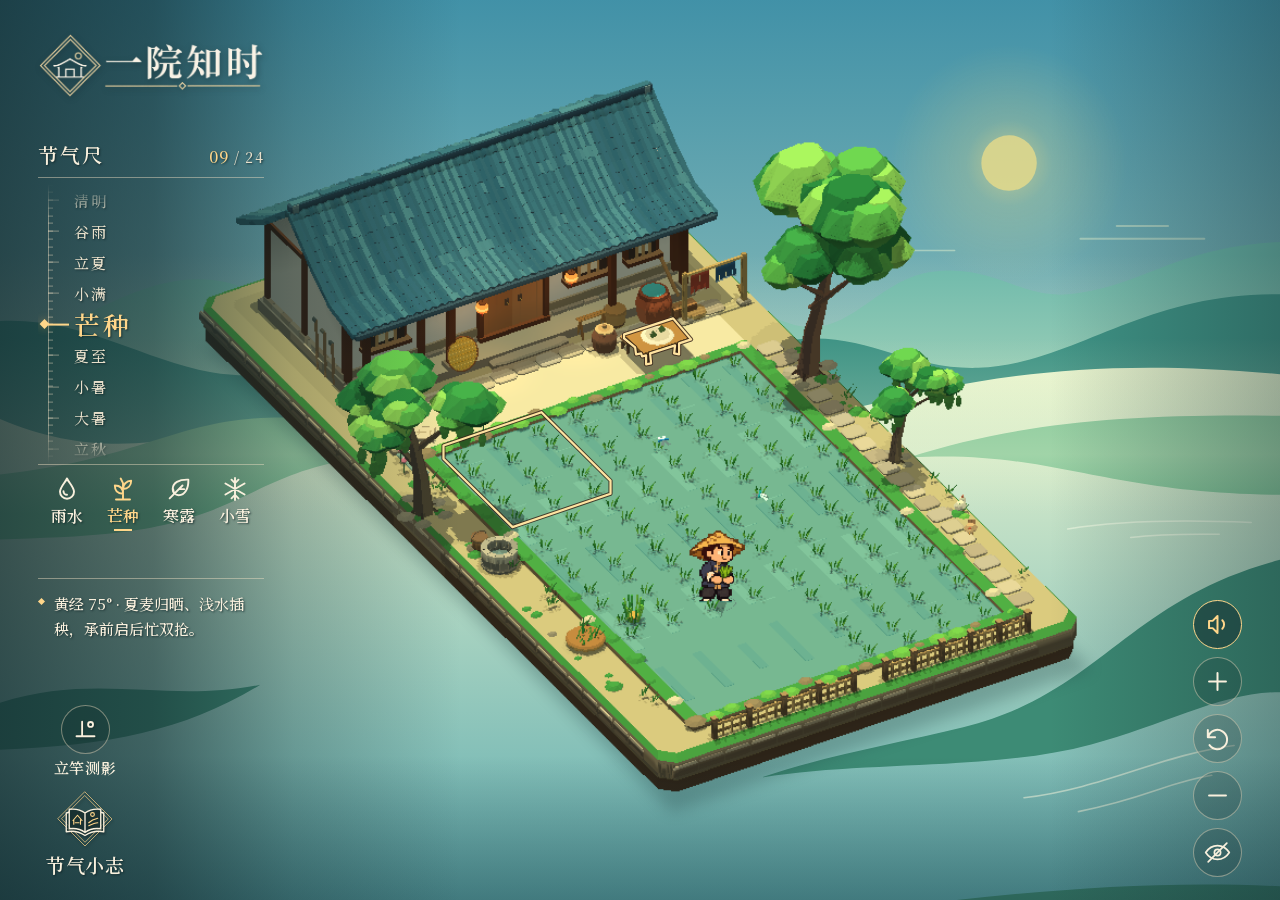
==== commit 8f281c42: "feat: 更新参赛标题与节气科普界面" ====
--- a/index.html
+++ b/index.html
@@ -12,7 +12,7 @@
   <main class="exhibit">
     <aside class="side-panel" aria-label="节气导览">
       <header class="mast">
-        <h1 id="work-title">一院知时</h1>
+        <h1 id="work-title"><img src="assets/yard-title.webp" width="960" height="275" alt="一院知时" draggable="false"></h1>
       </header>
       <nav class="calendar" aria-labelledby="ruler-heading">
         <div class="ruler-heading">
@@ -136,12 +136,13 @@
         <polygon id="gnomon-outline-edge"/>
         <polygon id="gnomon-outline"/>
         <path id="gnomon-measure"/>
-      </svg>
-      <button id="gnomon-target" type="button" aria-label="观察立杆与正午日影" aria-controls="gnomon-inspect" aria-expanded="false" hidden></button>
-      <button id="fire-target" type="button" aria-label="看看火塘" aria-controls="fire-inspect" aria-expanded="false" hidden></button>
-      <button id="sickle-target" type="button" aria-label="看看门边那把镰刀" aria-controls="sickle-inspect" aria-expanded="false" hidden></button>
-      <button id="food-target" type="button" aria-label="看看这张桌上的时令吃食" aria-controls="food-inspect" aria-expanded="false" hidden></button>
-      <button id="crop-target" type="button" aria-label="看看田里的庄稼" aria-controls="crop-inspect" aria-expanded="false" hidden></button>
+        <text id="gnomon-measure-label" class="gnomon-measure-label"></text>
+      </svg>
+      <button id="gnomon-target" type="button" aria-label="立竿测影：查看节气测定由来与正午表影" aria-controls="gnomon-inspect" aria-expanded="false" hidden></button>
+      <button id="fire-target" type="button" aria-label="围炉煨糍" aria-controls="fire-inspect" aria-expanded="false" hidden></button>
+      <button id="sickle-target" type="button" aria-label="开镰割稻" aria-controls="sickle-inspect" aria-expanded="false" hidden></button>
+      <button id="food-target" type="button" aria-label="案上时令饮食" aria-controls="food-inspect" aria-expanded="false" hidden></button>
+      <button id="crop-target" type="button" aria-label="田间物候农事" aria-controls="crop-inspect" aria-expanded="false" hidden></button>
       <div id="harvest-bar" class="harvest-bar" role="status" aria-live="polite" hidden>
         <span id="harvest-status">开镰收割 · 点击稻田成片收割</span>
         <button id="harvest-exit" type="button">退出收割</button>
@@ -150,25 +151,28 @@
     </section>
     <section id="gnomon-inspect" class="gnomon-inspect" aria-labelledby="gnomon-heading" hidden>
       <header>
-        <h2 id="gnomon-heading">立杆测影</h2>
+        <h2 id="gnomon-heading">
+          <span>立竿测影</span>
+          <em class="gnomon-origin-tag">二十四节气测定之源</em>
+        </h2>
         <button id="gnomon-return" type="button" aria-label="退出观察" title="退出观察">
           <svg viewBox="0 0 24 24" aria-hidden="true"><path d="m6 6 12 12M18 6 6 18"/></svg>
         </button>
       </header>
+      <p class="gnomon-principle">立竿为「表」，卧尺为「圭」。先秦实测正午表影：<strong>影最短定夏至、最长定冬至</strong>，由此确立春分、秋分，再沿黄道每 <strong>15°</strong> 等分定出二十四节气。</p>
       <div class="gnomon-metrics">
-        <p class="gnomon-metric"><span>正午影长</span><output id="gnomon-length"></output></p>
-        <p class="gnomon-metric"><span>太阳仰角</span><output id="gnomon-altitude"></output></p>
-        <p class="gnomon-metric"><span>太阳直射</span><output id="gnomon-declination"></output></p>
-      </div>
-      <p class="gnomon-principle">直立测影之竿称「表」，卧地刻尺称「圭」。于北纬 30.4° 正午测影，太阳直射点越偏北，太阳仰角越高，表影便越短。</p>
-      <div class="gnomon-compare" role="group" aria-label="四季正午影长对比">
-        <button type="button" data-gnomon-term="grain"><span class="gc-name">芒种</span><span class="gc-track"><i class="gc-bar" style="--ratio:10%"></i></span><span class="gc-val">0.14×</span></button>
-        <button type="button" data-gnomon-term="dew"><span class="gc-name">寒露</span><span class="gc-track"><i class="gc-bar" style="--ratio:53%"></i></span><span class="gc-val">0.73×</span></button>
-        <button type="button" data-gnomon-term="rain"><span class="gc-name">雨水</span><span class="gc-track"><i class="gc-bar" style="--ratio:66%"></i></span><span class="gc-val">0.90×</span></button>
-        <button type="button" data-gnomon-term="winter"><span class="gc-name">小雪</span><span class="gc-track"><i class="gc-bar" style="--ratio:89%"></i></span><span class="gc-val">1.22×</span></button>
-        <p class="gnomon-extremes"><span>夏至最短 0.12×</span><span>点击节气实时对比日影</span><span>冬至最长 1.37×</span></p>
-      </div>
-      <p id="gnomon-note">同一座小院，日头升得越高，表影缩得越短；一年里最长与最短的正午日影，皆映在这根立杆之上。</p>
+        <p class="gnomon-metric"><span>太阳黄经</span><output id="gnomon-longitude"></output></p>
+        <p class="gnomon-metric"><span>直射纬度</span><output id="gnomon-declination"></output></p>
+        <p class="gnomon-metric"><span>正午仰角</span><output id="gnomon-altitude"></output></p>
+        <p class="gnomon-metric"><span>正午表影</span><output id="gnomon-length"></output></p>
+      </div>
+      <div class="gnomon-compare" role="group" aria-label="四时节气正午表影实测对比">
+        <button type="button" data-gnomon-term="grain"><span class="gc-name">芒种 <i>75°</i></span><span class="gc-track"><i class="gc-bar" style="--ratio:10%"></i></span><span class="gc-val">0.14×</span></button>
+        <button type="button" data-gnomon-term="dew"><span class="gc-name">寒露 <i>195°</i></span><span class="gc-track"><i class="gc-bar" style="--ratio:53%"></i></span><span class="gc-val">0.73×</span></button>
+        <button type="button" data-gnomon-term="rain"><span class="gc-name">雨水 <i>330°</i></span><span class="gc-track"><i class="gc-bar" style="--ratio:66%"></i></span><span class="gc-val">0.90×</span></button>
+        <button type="button" data-gnomon-term="winter"><span class="gc-name">小雪 <i>240°</i></span><span class="gc-track"><i class="gc-bar" style="--ratio:89%"></i></span><span class="gc-val">1.22×</span></button>
+        <p class="gnomon-extremes"><span>夏至极短 0.12×（90°）</span><span>点击切换实测表影</span><span>冬至极长 1.37×（270°）</span></p>
+      </div>
     </section>
     <section id="fire-inspect" class="gnomon-inspect food-inspect" aria-labelledby="fire-heading" hidden>
       <header>
@@ -177,9 +181,9 @@
           <svg viewBox="0 0 24 24" aria-hidden="true"><path d="m6 6 12 12M18 6 6 18"/></svg>
         </button>
       </header>
-      <p class="food-kicker">小雪 · 围炉</p>
-      <p class="food-name">一炉炭火</p>
-      <p id="fire-note">木柴燃作透红炭火，炉边暖意融融。将糍粑搁在炙热灶石上慢煨，待表皮渐渐鼓起焦裂，掰开蘸上红糖，便是一冬最暖心的滋味。</p>
+      <p class="food-kicker">小雪 · 冬藏民俗</p>
+      <p class="food-name">炭盆慢煨</p>
+      <p id="fire-note">冬闲户外阴寒，江汉农家常设炭盆取暖议农。将糯米糍粑置炙热灶石慢烘，内部水汽受热膨胀令表皮微焦鼓泡，耐饥御寒。</p>
       <button id="roast-start" type="button">搁一块糍粑</button>
     </section>
     <section id="sickle-inspect" class="gnomon-inspect food-inspect" aria-labelledby="sickle-heading" hidden>
@@ -189,9 +193,9 @@
           <svg viewBox="0 0 24 24" aria-hidden="true"><path d="m6 6 12 12M18 6 6 18"/></svg>
         </button>
       </header>
-      <p class="food-kicker">寒露 · 开镰</p>
-      <p class="food-name">檐下弯镰</p>
-      <p id="sickle-note">金黄稻穗压弯稻秆，谷粒饱满坚实，田间早已断水晒干，只待开镰。晚稻须在初霜前抢收归仓，方不负一季辛劳。</p>
+      <p class="food-kicker">寒露 · 秋收农事</p>
+      <p class="food-name">抢晴开镰</p>
+      <p id="sickle-note">晚稻谷粒硬化黄熟，田土已提前断水晒干。寒露至霜降间须抢晴收割归仓，以免秋霖初霜导致倒伏落粒。</p>
       <button id="harvest-start" class="harvest-start" type="button">下田开镰</button>
     </section>
     <section id="crop-inspect" class="gnomon-inspect food-inspect" aria-labelledby="crop-heading" hidden>
@@ -252,9 +256,12 @@
         </button>
       </div>
     </aside>
-    <aside class="hud-dock" aria-label="立杆测影和节气小志">
-      <button id="toggle-gnomon" class="gnomon-dock-toggle" type="button" aria-label="观察立杆测影" aria-pressed="false" title="立杆测影">
-        <svg viewBox="0 0 24 24" aria-hidden="true"><path d="M9 5v13M4 18h16M9 18h9"/><circle cx="16.5" cy="7.5" r="2.2"/></svg>
+    <aside class="hud-dock" aria-label="立竿测影和节气小志">
+      <button id="toggle-gnomon" class="gnomon-dock-toggle" type="button" aria-label="立竿测影：节气测定之源" aria-pressed="false" title="立竿测影 · 节气测定之源">
+        <span class="gnomon-dock-icon">
+          <svg viewBox="0 0 24 24" aria-hidden="true"><path d="M9 5v13M4 18h16M9 18h9"/><circle cx="16.5" cy="7.5" r="2.2"/></svg>
+        </span>
+        <span class="gnomon-dock-label">立竿测影</span>
       </button>
       <button id="open-guide" class="guide-toggle" type="button" aria-haspopup="dialog" aria-controls="season-guide">
         <svg viewBox="0 0 80 80" aria-hidden="true">
@@ -293,8 +300,8 @@
           </ul>
           <small id="palette-caption" class="palette-caption"></small>
         </section>
-        <figure class="sundial" id="sundial">
-          <figcaption>田头正午日影</figcaption>
+        <figure class="sundial" id="sundial" role="button" tabindex="0" title="点击前往田头立竿实测正午表影">
+          <figcaption>圭表定气 · 实测表影</figcaption>
           <svg class="sun-diagram" viewBox="-15 10 95 55" aria-hidden="true">
             <path d="M-12 62H79" class="dial-axis"/>
             <rect x="32" y="60" height="2" class="shadow"/>
@@ -303,7 +310,7 @@
             <circle cx="4" cy="4" r="3.5" class="sun"/>
           </svg>
           <span id="shadow-ratio" aria-hidden="true"></span>
-          <small id="shadow-latitude" class="shadow-latitude">北纬 30.4° 示意</small>
+          <small id="shadow-latitude" class="shadow-latitude">北纬 30.4° · 点击实测</small>
         </figure>
       </div>
     </dialog>
--- a/style.css
+++ b/style.css
@@ -94,17 +94,27 @@
 .hud-dock button, .stage-tools button, .guide-close { padding:0; border:0; background:transparent; }
 .hud-dock button:hover, .stage-tools button:hover, .guide-close:hover { color:var(--hud-gold); }
 .gnomon-dock-toggle {
+  display:grid; justify-items:center; align-items:center; gap:5px;
+  border:0; background:transparent; text-align:center;
+  transition:color .2s ease;
+}
+.gnomon-dock-icon {
   display:grid; place-items:center;
   width:clamp(49px,3.6vw,64px); height:clamp(49px,3.6vw,64px);
-  border:1px solid var(--hud-line) !important; border-radius:50%; background:#142b2b36 !important;
+  border:1px solid var(--hud-line); border-radius:50%; background:#142b2b36;
   transition:color .2s ease,border-color .2s ease,background-color .2s ease;
 }
 .gnomon-dock-toggle svg {
-  width:clamp(27px,1.95vw,35px); height:auto; fill:none; stroke:currentColor; stroke-width:1.65;
+  display:block; width:clamp(27px,1.95vw,35px); height:auto; fill:none; stroke:currentColor; stroke-width:1.65;
   stroke-linecap:round; stroke-linejoin:round; filter:drop-shadow(1px 1px 1px #13252793);
 }
-.gnomon-dock-toggle[aria-pressed="true"] {
-  color:var(--hud-gold); border-color:var(--hud-gold) !important; background:#172f3188 !important;
+.gnomon-dock-label {
+  font:500 clamp(15px,1.02vw,19px)/1.15 var(--display); letter-spacing:.06em; white-space:nowrap;
+}
+.gnomon-dock-toggle:hover .gnomon-dock-icon { border-color:var(--hud-gold); }
+.gnomon-dock-toggle[aria-pressed="true"] { color:var(--hud-gold); }
+.gnomon-dock-toggle[aria-pressed="true"] .gnomon-dock-icon {
+  color:var(--hud-gold); border-color:var(--hud-gold); background:#172f3188;
 }
 .hud-toggle[aria-pressed="true"] .hud-eye-slash { display:none; }
 .exhibit.hud-hidden .hud-toggle {
@@ -116,7 +126,8 @@
   align-items:start; row-gap:clamp(22px,5vh,50px);
   pointer-events:none; color:var(--hud-ink); text-shadow:var(--hud-shadow);
 }
-.mast h1 { margin:0; font:500 clamp(40px,3.35vw,65px)/1.12 var(--display); letter-spacing:.07em; white-space:nowrap; }
+.mast h1 { margin:0; width:min(100%,280px); }
+.mast img { display:block; width:100%; height:auto; filter:drop-shadow(1px 2px 3px #0f222673); }
 .calendar { width:100%; }
 .ruler-heading {
   display:flex; align-items:baseline; justify-content:space-between; gap:8px;
@@ -248,7 +259,13 @@
 .swatches li { display:grid; justify-items:start; gap:5px; font-size:14px; line-height:1.4; white-space:nowrap; }
 .swatches i { width:2.1em; height:1.05em; background:var(--swatch); border:1px solid #fff6e066; box-shadow:0 1px 4px #07121455; }
 .palette-caption { display:block; margin-top:9px; font-size:12.5px; letter-spacing:.08em; color:var(--hud-muted); }
-.sundial { margin:0; padding-left:13px; border-left:1px solid var(--hud-line); display:grid; justify-items:start; }
+.sundial {
+  margin:0; padding:6px 8px 6px 13px; border-left:1px solid var(--hud-line); border-radius:0 6px 6px 0;
+  display:grid; justify-items:start; cursor:pointer;
+  transition:background-color .18s ease;
+}
+.sundial:hover, .sundial:focus-visible { background:#ffd68a14; outline:none; }
+.sundial:hover .shadow-latitude { color:var(--hud-gold); }
 .sun-diagram { display:block; width:100px; height:54px; }
 #shadow-ratio { color:var(--hud-gold); font-size:15px; line-height:1.4; font-variant-numeric:lining-nums tabular-nums; }
 .shadow-latitude { margin-top:4px; color:var(--hud-muted); font-size:12px; white-space:nowrap; }
@@ -293,47 +310,63 @@
   display:none; stroke:#ffda8d; stroke-width:2; stroke-linecap:round;
   fill:none; filter:drop-shadow(0 1px 2px #1b2928);
 }
-.exhibit.gnomon-focused #gnomon-measure { display:block; }
-
-/* ---------- 立杆测影科普面板 ---------- */
+.gnomon-measure-label {
+  display:none; fill:#ffe8af; font:500 13px var(--body-font); letter-spacing:.06em;
+  text-anchor:middle; paint-order:stroke; stroke:#142426e6; stroke-width:3.5px; stroke-linejoin:round;
+}
+.exhibit.gnomon-focused #gnomon-measure,
+.exhibit.gnomon-focused .gnomon-measure-label { display:block; }
+
+/* ---------- 立竿测影科普面板 ---------- */
 .gnomon-inspect {
   position:absolute; z-index:3; left:50%; bottom:var(--hud-bottom); transform:translateX(-50%);
-  width:min(486px,calc(100% - 2 * var(--hud-edge))); padding:14px 19px 16px;
+  width:min(516px,calc(100% - 2 * var(--hud-edge))); padding:14px 19px 16px;
   color:var(--hud-ink); background:#16292cf2; border:1px solid #d4b982a6;
   box-shadow:0 10px 32px #09191a52;
 }
-.gnomon-inspect header { display:flex; align-items:center; justify-content:space-between; }
-.gnomon-inspect h2 { margin:0; font:500 21px/1.2 var(--display); letter-spacing:.1em; }
+.gnomon-inspect header { display:flex; align-items:center; justify-content:space-between; gap:10px; }
+.gnomon-inspect h2 {
+  margin:0; display:flex; align-items:center; flex-wrap:wrap; gap:10px;
+  font:500 22px/1.2 var(--display); letter-spacing:.1em;
+}
+.gnomon-origin-tag {
+  display:inline-flex; align-items:center; padding:4px 10px;
+  border:1px solid #ffdf9db8; border-radius:999px;
+  background:linear-gradient(90deg,#ffd68a2b,#ffdf9d14);
+  color:#ffe4a3; font:500 12.5px/1.2 var(--display); font-style:normal;
+  letter-spacing:.12em; box-shadow:0 0 12px #ffd68a24;
+}
 .gnomon-inspect header button {
-  display:grid; place-items:center; width:36px; height:36px; margin:-5px -8px 0 0;
+  display:grid; place-items:center; width:36px; height:36px; margin:-4px -8px 0 0;
   border:0; padding:0; background:transparent;
 }
 .gnomon-inspect header button:hover { color:var(--hud-gold); }
 .gnomon-inspect header button svg {
   width:24px; height:24px; fill:none; stroke:currentColor; stroke-width:1.7; stroke-linecap:round;
 }
-.gnomon-inspect p { margin:8px 0 0; }
+.gnomon-inspect p { margin:9px 0 0; }
+.gnomon-principle {
+  font-size:13.2px; line-height:1.68; color:var(--hud-ink);
+  padding:7px 10px; background:#0f1f2278; border-left:2px solid var(--hud-gold);
+}
+.gnomon-principle strong { color:var(--hud-gold); font-weight:500; }
 .gnomon-metrics {
-  display:grid; grid-template-columns:repeat(3,minmax(0,1fr)); gap:10px;
-  margin-top:10px; padding:9px 11px;
+  display:grid; grid-template-columns:repeat(4,minmax(0,1fr)); gap:8px;
+  margin-top:9px; padding:8px 10px;
   background:#0f1f2299; border:1px solid #d4b98245;
 }
 .gnomon-metric { margin:0 !important; display:grid; gap:2px; min-width:0; }
-.gnomon-metric span { font-size:12px; letter-spacing:.08em; color:var(--hud-muted); opacity:.86; }
+.gnomon-metric span { font-size:11.5px; letter-spacing:.06em; color:var(--hud-muted); opacity:.86; white-space:nowrap; }
 .gnomon-metric output {
-  font:500 18px/1.25 var(--body-font); color:var(--hud-gold);
+  font:500 16.5px/1.25 var(--body-font); color:var(--hud-gold);
   font-variant-numeric:lining-nums tabular-nums; white-space:nowrap;
 }
-.gnomon-principle {
-  font-size:13px; line-height:1.65; color:var(--hud-muted);
-  padding-left:10px; border-left:2px solid #d4b98280;
-}
 .gnomon-compare {
-  display:grid; gap:4px; margin-top:10px; padding-top:9px;
+  display:grid; gap:4px; margin-top:9px; padding-top:8px;
   border-top:1px solid var(--hud-line);
 }
 .gnomon-compare button {
-  display:grid; grid-template-columns:40px 1fr 48px; align-items:center; gap:9px;
+  display:grid; grid-template-columns:72px 1fr 46px; align-items:center; gap:9px;
   width:100%; padding:4px 7px; border:1px solid transparent; border-radius:4px;
   background:transparent; text-align:left; font-size:13px; line-height:1.3;
   transition:background-color .18s ease, border-color .18s ease, color .18s ease;
@@ -342,7 +375,9 @@
 .gnomon-compare button[aria-current="true"] {
   background:#ffd68a1c; border-color:#ffd68a66; color:var(--hud-gold);
 }
-.gc-name { letter-spacing:.08em; white-space:nowrap; }
+.gc-name { letter-spacing:.05em; white-space:nowrap; }
+.gc-name i { font-style:normal; font-size:11.5px; color:var(--hud-muted); opacity:.8; margin-left:2px; font-variant-numeric:lining-nums tabular-nums; }
+.gnomon-compare button[aria-current="true"] .gc-name i { color:var(--hud-gold); opacity:.92; }
 .gc-track {
   display:block; height:6px; border-radius:999px;
   background:#ffffff1a; overflow:hidden;
@@ -365,7 +400,6 @@
   font-size:11.5px; letter-spacing:.04em; color:var(--hud-muted); opacity:.82;
   font-variant-numeric:lining-nums tabular-nums;
 }
-#gnomon-note { font-size:13.5px; line-height:1.65; color:#efe7d5e8; }
 
 .season-interlude {
   --wash:#101e21;
@@ -529,12 +563,13 @@
   :root { --hud-top:14px; --hud-bottom:14px; --ruler-step:20px; }
   .stage { min-height:max(515px,100svh); }
   .side-panel { row-gap:9px; }
-  .mast h1 { font-size:36px; }
+  .mast h1 { width:min(100%,166px); }
   .term[aria-current="true"] .term-name { font-size:23px; }
   .yard-links button { min-height:45px; font-size:14px; }
   .yard-links svg { width:22px; }
-  .gnomon-dock-toggle { width:42px; height:42px; }
+  .gnomon-dock-icon { width:42px; height:42px; }
   .gnomon-dock-toggle svg { width:24px; }
+  .gnomon-dock-label { font-size:14px; }
   .guide-toggle { font-size:17px; }
   .guide-toggle svg { width:49px; }
 }
@@ -545,7 +580,7 @@
     background:linear-gradient(180deg,#132527e8 0%,#13252798 25%,transparent 49%,transparent 68%,#132527e8 100%);
   }
   .side-panel { width:calc(100% - 2 * var(--hud-edge)); bottom:calc(var(--hud-bottom) + 53px); row-gap:14px; }
-  .mast h1 { font-size:35px; }
+  .mast h1 { width:min(100%,158px); }
   .calendar { width:min(100%,335px); }
   .ruler-heading { padding-bottom:5px; margin-bottom:3px; }
   .ruler-heading h2 { font-size:17px; }
@@ -558,13 +593,15 @@
   .season-note::before { top:17px; }
   #yard, #yard-compatibility, #yard-shadow, #yard-hotspots, #food-hotspots, #crop-hotspots, #sickle-hotspots, #fire-hotspots { inset:240px 0 90px; height:calc(100% - 330px); }
   .gnomon-inspect { bottom:calc(var(--hud-bottom) + 53px); padding:12px 14px 14px; }
-  .gnomon-metrics { gap:6px; padding:7px 8px; }
-  .gnomon-metric output { font-size:15.5px; }
+  .gnomon-metrics { grid-template-columns:repeat(2,minmax(0,1fr)); gap:6px 10px; padding:7px 9px; }
+  .gnomon-metric output { font-size:15px; }
   .gnomon-extremes { font-size:11px; }
   .harvest-bar { top:14px; gap:8px; padding:6px 8px 6px 12px; max-width:calc(100% - 24px); }
-  .hud-dock { width:auto; min-width:0; grid-auto-flow:column; align-items:center; justify-items:center; gap:8px; }
-  .gnomon-dock-toggle { width:36px; height:36px; }
-  .gnomon-dock-toggle svg { width:21px; }
+  .hud-dock { width:auto; min-width:0; grid-auto-flow:column; align-items:center; justify-items:center; gap:10px; }
+  .gnomon-dock-toggle { display:flex; align-items:center; gap:5px; min-height:44px; }
+  .gnomon-dock-icon { width:34px; height:34px; }
+  .gnomon-dock-toggle svg { width:19px; }
+  .gnomon-dock-label { font-size:14px; }
   .guide-toggle { display:flex; align-items:center; justify-content:center; gap:5px; width:auto; min-height:44px; padding-bottom:0; font-size:14px; }
   .guide-toggle svg { width:24px; height:24px; }
   .view-controls { display:flex; gap:3px; }
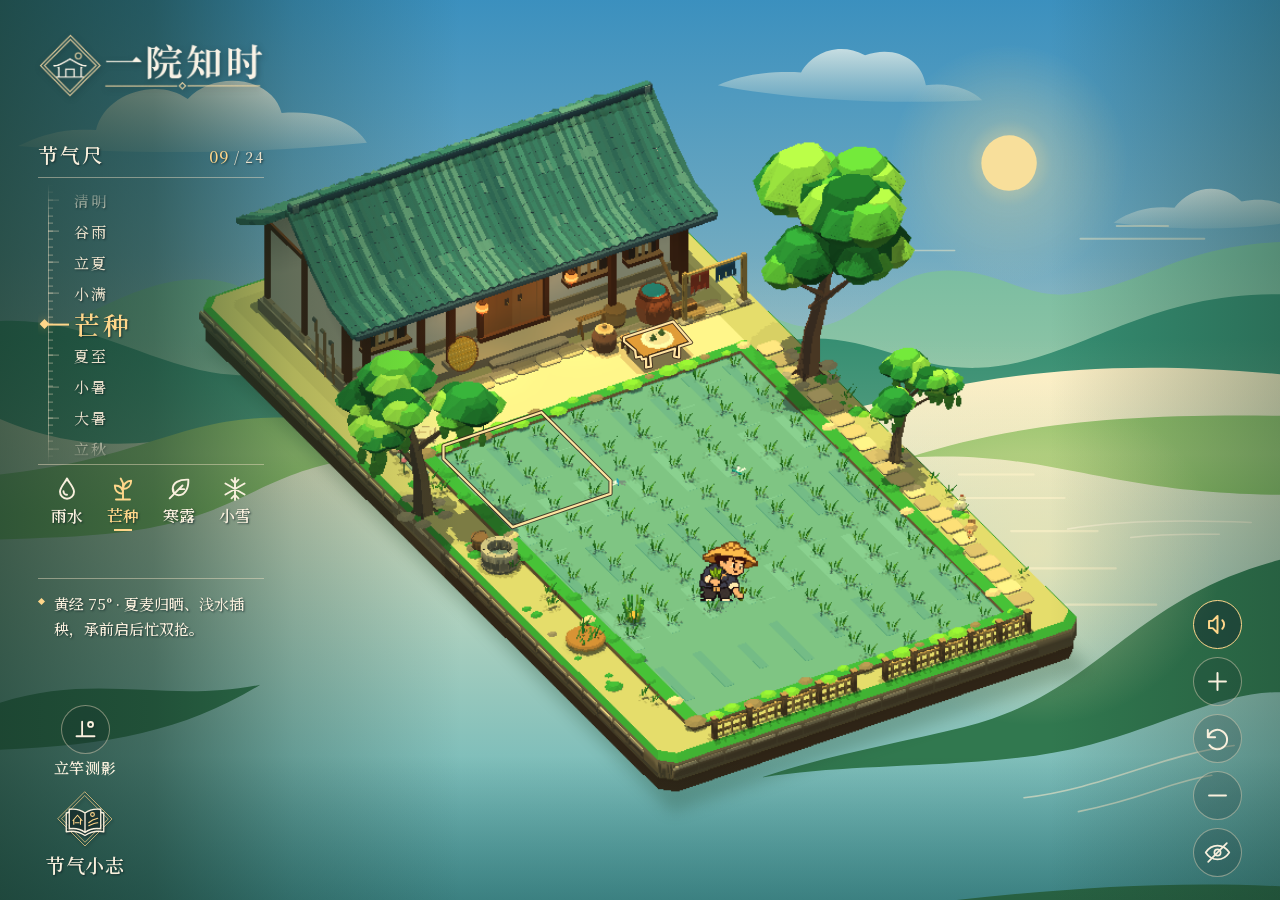
==== commit 44c65686: "feat: distinguish Rain Water and Grain in Ear atmospheres" ====
--- a/index.html
+++ b/index.html
@@ -92,8 +92,37 @@
             <stop offset=".66" stop-color="var(--sky-haze)" stop-opacity=".73"/>
             <stop offset="1" stop-color="var(--sky-haze)" stop-opacity="0"/>
           </linearGradient>
+          <radialGradient id="rain-cloud">
+            <stop offset="0" stop-color="#4c6479" stop-opacity=".55"/>
+            <stop offset="1" stop-color="#4c6479" stop-opacity="0"/>
+          </radialGradient>
+          <radialGradient id="rain-mist-bank">
+            <stop offset="0" stop-color="#e3eff0" stop-opacity=".72"/>
+            <stop offset="1" stop-color="#e3eff0" stop-opacity="0"/>
+          </radialGradient>
+          <pattern id="rain-threads" width="116" height="138" patternUnits="userSpaceOnUse">
+            <path d="M19 7l-8 28M83 56l-7 25M46 111l-6 20" fill="none" stroke="#eef8fb" stroke-width="1.1" stroke-linecap="round" stroke-opacity=".30"/>
+          </pattern>
+          <linearGradient id="grain-cloud" x2="0" y2="1">
+            <stop offset="0" stop-color="#fffdf1" stop-opacity=".92"/>
+            <stop offset="1" stop-color="#fff6da" stop-opacity=".18"/>
+          </linearGradient>
+          <radialGradient id="grain-waterlight">
+            <stop offset="0" stop-color="#ffebaf" stop-opacity=".54"/>
+            <stop offset="1" stop-color="#ffebaf" stop-opacity="0"/>
+          </radialGradient>
         </defs>
         <path fill="url(#sky)" d="M0 0h1200v900H0z"/>
+        <g class="landscape-weather landscape-rain">
+          <ellipse cx="220" cy="46" rx="420" ry="151" fill="url(#rain-cloud)"/>
+          <ellipse cx="918" cy="93" rx="464" ry="144" fill="url(#rain-cloud)"/>
+          <ellipse cx="547" cy="213" rx="385" ry="48" fill="url(#rain-mist-bank)" opacity=".48"/>
+        </g>
+        <g class="landscape-weather landscape-grain" fill="url(#grain-cloud)">
+          <path d="M17 165c32-15 49-16 73-15 8-34 57-50 86-29 24-27 79-22 88 13 44-3 70 11 80 28-110 11-223 11-327 3z"/>
+          <path d="M673 108c27-12 56-13 78-12 11-19 36-29 60-16 27-10 53 3 57 28 23-3 43 4 53 14-84 4-173 1-248-14z" opacity=".75"/>
+          <path d="M1044 237c18-13 38-16 57-14 15-20 43-25 63-6 29-6 47 5 54 18-52 10-121 9-174 2z" opacity=".74"/>
+        </g>
         <g class="landscape-sun">
           <circle cx="946" cy="181" r="112" fill="url(#sun-aura)"/>
           <circle cx="946" cy="181" r="26" fill="var(--sun-disc)"/>
@@ -109,6 +138,18 @@
         <path fill="var(--bank-far)" d="M0 473c156-17 172-65 312-51 112 11 145 22 263 13-73 26-193 15-247 24-89 15-106 55-214 68-41 5-76 5-114 7zm1200-55c-147-2-248 7-348 39 132-8 181 34 348 35z"/>
         <path fill="var(--bank-near)" d="M0 687c91-29 156 1 244-17-69 42-139 57-244 61zm1200-134c-144 38-168 125-297 157-61 15-131 27-189 47 99-16 216-6 309-31 69-18 122-49 177-49zm0 306c-179-9-348 19-536 41h536z"/>
         <path class="landscape-mist" fill="url(#ridge-mist)" d="M0 345h1200v165H0z"/>
+        <g class="landscape-weather landscape-rain">
+          <ellipse cx="292" cy="391" rx="423" ry="45" fill="url(#rain-mist-bank)"/>
+          <ellipse cx="1004" cy="464" rx="416" ry="53" fill="url(#rain-mist-bank)" opacity=".82"/>
+          <ellipse cx="597" cy="612" rx="530" ry="77" fill="url(#rain-mist-bank)" opacity=".30"/>
+          <rect width="1200" height="900" fill="url(#rain-threads)" opacity=".48"/>
+        </g>
+        <g class="landscape-weather landscape-grain">
+          <ellipse cx="970" cy="550" rx="176" ry="158" fill="url(#grain-waterlight)"/>
+          <g fill="none" stroke="#fff4ca" stroke-width="2" stroke-linecap="round" opacity=".59">
+            <path d="M899 473h70m-91 22h120m-50 31h81m-115 35h132m-48 34h86"/>
+          </g>
+        </g>
         <g fill="none" stroke="var(--water-line)" stroke-linecap="round" stroke-width="1.5" opacity=".65">
           <path d="M1001 524c50-8 105-9 172-6m-113 14c36-4 59-3 83-3m-183 247c76-9 127-40 197-49m-146 62c65-13 82-27 125-34"/>
         </g>
--- a/style.css
+++ b/style.css
@@ -44,12 +44,20 @@
 }
 * { box-sizing: border-box; }
 [hidden] { display: none !important; }
+/* 雨水：烟雨青灰、柔光嫩叶；芒种：晴空暖阳、浓翠稻田。 */
 body[data-season="rain"] {
-  --accent:#daf09e;
-  --mist-opacity:.60;
-  --sky-top:#479396; --sky-haze:#e4f3d6; --sun-disc:#ffeab5; --ridge-far:#7cc3b3;
-  --ridge-near:#4da08a; --river:#68b8b3; --bank-far:#88ca95; --bank-near:#489477;
-  --scrim:#11292a; --plinth-shadow:#1d403d;
+  --accent:#c7e7db;
+  --mist-opacity:.88;
+  --sky-top:#697f94; --sky-haze:#cddfe3; --sun-disc:#d9e8ed; --ridge-far:#9bb4b9;
+  --ridge-near:#66888e; --river:#84a7b5; --bank-far:#849f96; --bank-near:#587c77;
+  --water-line:#eaf3f4; --scrim:#203840; --plinth-shadow:#354e56;
+}
+body[data-season="grain"] {
+  --accent:#ffe58e;
+  --mist-opacity:.23;
+  --sky-top:#358dbe; --sky-haze:#fff0c6; --sun-disc:#ffe29a; --ridge-far:#78bca0;
+  --ridge-near:#368e72; --river:#48a9b5; --bank-far:#86bc60; --bank-near:#31784f;
+  --water-line:#fff5d7; --scrim:#17382a; --plinth-shadow:#254b31;
 }
 body[data-season="dew"] {
   --accent:#ffd49c;
@@ -287,6 +295,10 @@
 #plinth-shadow { fill:var(--plinth-shadow); opacity:.29; filter:blur(8px); transform:translate(7px,9px); }
 .landscape-sun { opacity:.75; }
 .landscape-mist { opacity:var(--mist-opacity); }
+.landscape-weather { display:none; }
+body[data-season="rain"] .landscape-rain,
+body[data-season="grain"] .landscape-grain { display:inline; }
+body[data-season="grain"] .landscape-sun { opacity:.96; }
 body[data-season="rain"] .landscape-sun,
 body[data-season="winter"] .landscape-sun { visibility:hidden; }
 #yard, #yard-compatibility { position:absolute; inset:0 0 50px; width:100%; height:calc(100% - 50px); display:block; }
@@ -405,10 +417,11 @@
   --wash:#101e21;
   --tint:#d9e4bb;
   --dial-gold:#ffdf9d;
-  --dial-turn:760ms;
-  --dial-reveal:540ms;
+  --dial-reveal:1270ms;
   --interlude-fade:380ms;
-  --travel:calc(var(--entry-direction,1) * clamp(36px,6.5svh,60px));
+  --interlude-exit:560ms;
+  --interlude-ease:cubic-bezier(.65,0,.35,1);
+  --travel:calc(var(--entry-direction,1) * clamp(78px,13svh,120px));
   position:fixed; z-index:4; inset:0;
   display:grid; place-items:center; padding:clamp(12px,3vw,36px);
   pointer-events:none;
@@ -427,24 +440,25 @@
     radial-gradient(ellipse at 32% 47%,#c4dfd91a,transparent 61%),
     linear-gradient(164deg,#070b14 0%,transparent 95%);
   background-size:115px 101px,173px 137px,89px 171px,257px 193px,100% 100%,100% 100%;
-  transition:opacity 580ms cubic-bezier(.4,0,.2,1) 70ms, background-color 360ms ease;
-}
-.season-interlude[data-term="rain"] { --wash:#112331; --tint:#d2ecea; }
+  transition:opacity 580ms var(--interlude-ease) 70ms, background-color 360ms ease;
+}
+.season-interlude[data-term="rain"] { --wash:#243d4e; --tint:#d9eef3; --dial-gold:#c3dbe9; }
+.season-interlude[data-term="grain"] { --wash:#183a2b; --tint:#f7ebbd; --dial-gold:#ffe58e; }
 .season-interlude[data-term="dew"] { --wash:#2a1d20; --tint:#f4dfba; }
 .season-interlude[data-term="winter"] { --wash:#15243b; --tint:#e2ecf5; }
 .season-interlude[data-direction="backward"] { --entry-direction:-1; }
 .season-interlude:is([data-phase="cover"],[data-phase="verse"])::before {
   opacity:1;
-  transition:opacity 340ms cubic-bezier(.32,0,.2,1) 0ms, background-color 320ms ease;
+  transition:opacity 340ms var(--interlude-ease) 0ms, background-color 320ms ease;
 }
 .interlude-landscape {
   position:absolute; inset:0; width:100%; height:100%;
   color:#0a131c; opacity:0; transform:translateY(14px);
-  transition:opacity 520ms cubic-bezier(.4,0,.2,1), transform 560ms cubic-bezier(.4,0,.2,1);
+  transition:opacity 520ms var(--interlude-ease), transform 560ms var(--interlude-ease);
 }
 .season-interlude:is([data-phase="cover"],[data-phase="verse"]) .interlude-landscape {
   opacity:.78; transform:translateY(0);
-  transition:opacity 440ms cubic-bezier(.22,.68,.24,1), transform 540ms cubic-bezier(.22,.78,.24,1);
+  transition:opacity 440ms var(--interlude-ease), transform 540ms var(--interlude-ease);
 }
 .interlude-composition {
   position:relative; width:min(100%,1100px);
@@ -454,11 +468,11 @@
 .term-dial {
   width:min(49vw,74svh,590px); height:auto; overflow:visible;
   display:block; opacity:0; transform:scale(.93);
-  transition:opacity 440ms cubic-bezier(.4,0,.2,1), transform 500ms cubic-bezier(.4,0,.2,1);
+  transition:opacity var(--interlude-exit) var(--interlude-ease), transform var(--interlude-exit) var(--interlude-ease);
 }
 .season-interlude:is([data-phase="cover"],[data-phase="verse"]) .term-dial {
   opacity:1; transform:scale(1);
-  transition:opacity var(--interlude-fade) cubic-bezier(.22,.68,.24,1), transform 540ms cubic-bezier(.22,.8,.24,1);
+  transition:opacity var(--interlude-fade) var(--interlude-ease), transform 540ms var(--interlude-ease);
 }
 .dial-ring, .dial-minute-ring, .dial-hub-ring {
   fill:none; stroke:var(--tint);
@@ -515,17 +529,17 @@
 .interlude-text {
   opacity:0;
   text-shadow:var(--ui-shadow);
-  transition:opacity 360ms cubic-bezier(.4,0,.2,1), transform 460ms cubic-bezier(.4,0,.2,1);
+  transition:opacity 360ms var(--interlude-ease), transform 460ms var(--interlude-ease);
 }
 .season-interlude:is([data-phase="cover"],[data-phase="verse"]) .interlude-text {
   opacity:1;
   transform:translate(0,0);
-  transition:opacity var(--interlude-fade) cubic-bezier(.22,.68,.24,1), transform 520ms cubic-bezier(.22,.8,.24,1);
+  transition:opacity var(--interlude-fade) var(--interlude-ease), transform 520ms var(--interlude-ease);
 }
 .season-interlude[data-phase="exit"] .interlude-text {
   opacity:0;
   transform:translate(0,calc(-1 * var(--travel)));
-  transition:opacity 380ms cubic-bezier(.4,0,.2,1), transform 460ms cubic-bezier(.4,0,.2,1);
+  transition:opacity var(--interlude-exit) var(--interlude-ease), transform var(--interlude-exit) var(--interlude-ease);
 }
 .interlude-name {
   margin:0;
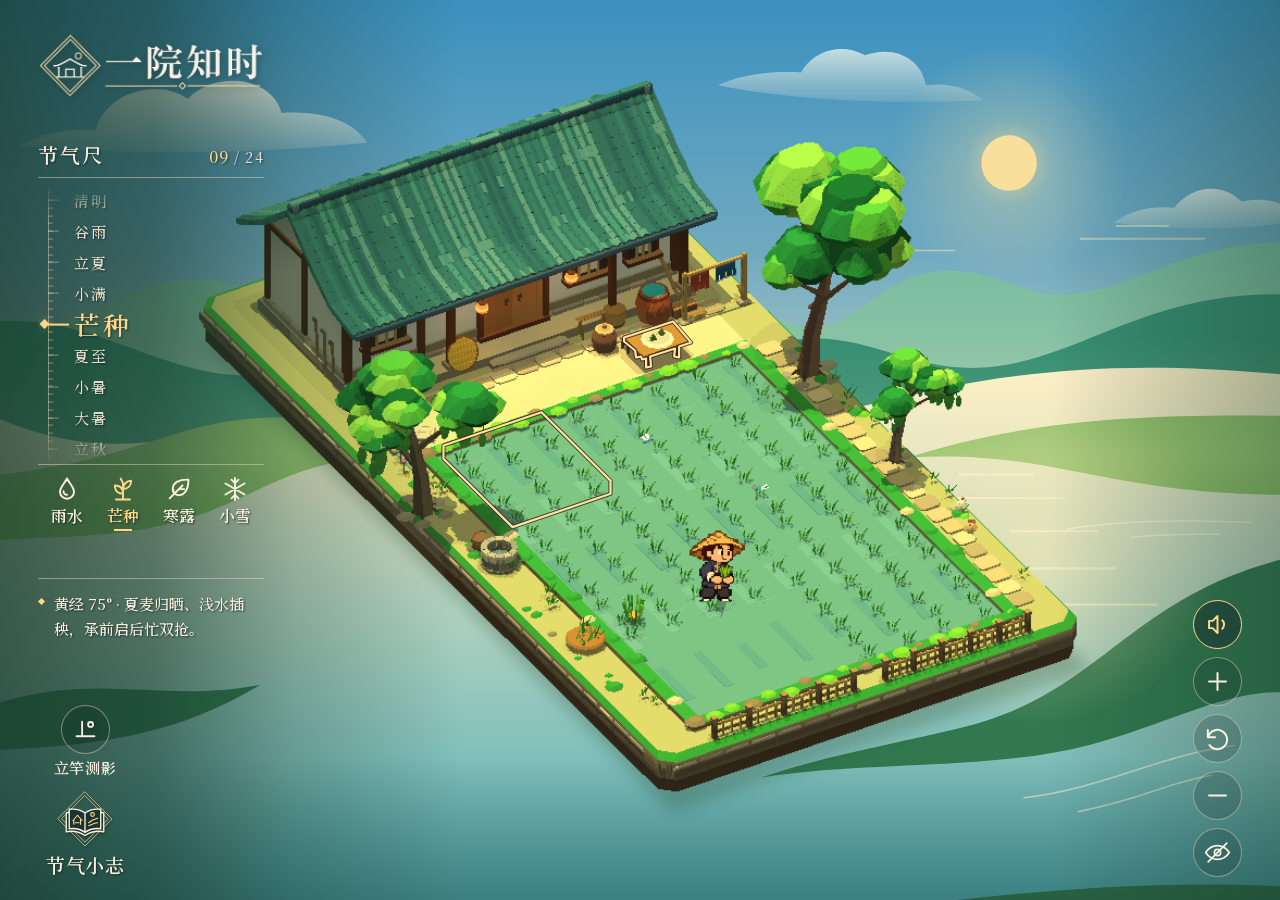
==== commit d6bf02a7: "fix: restore original Rain Water palette and atmosphere" ====
--- a/index.html
+++ b/index.html
@@ -92,17 +92,6 @@
             <stop offset=".66" stop-color="var(--sky-haze)" stop-opacity=".73"/>
             <stop offset="1" stop-color="var(--sky-haze)" stop-opacity="0"/>
           </linearGradient>
-          <radialGradient id="rain-cloud">
-            <stop offset="0" stop-color="#4c6479" stop-opacity=".55"/>
-            <stop offset="1" stop-color="#4c6479" stop-opacity="0"/>
-          </radialGradient>
-          <radialGradient id="rain-mist-bank">
-            <stop offset="0" stop-color="#e3eff0" stop-opacity=".72"/>
-            <stop offset="1" stop-color="#e3eff0" stop-opacity="0"/>
-          </radialGradient>
-          <pattern id="rain-threads" width="116" height="138" patternUnits="userSpaceOnUse">
-            <path d="M19 7l-8 28M83 56l-7 25M46 111l-6 20" fill="none" stroke="#eef8fb" stroke-width="1.1" stroke-linecap="round" stroke-opacity=".30"/>
-          </pattern>
           <linearGradient id="grain-cloud" x2="0" y2="1">
             <stop offset="0" stop-color="#fffdf1" stop-opacity=".92"/>
             <stop offset="1" stop-color="#fff6da" stop-opacity=".18"/>
@@ -113,11 +102,6 @@
           </radialGradient>
         </defs>
         <path fill="url(#sky)" d="M0 0h1200v900H0z"/>
-        <g class="landscape-weather landscape-rain">
-          <ellipse cx="220" cy="46" rx="420" ry="151" fill="url(#rain-cloud)"/>
-          <ellipse cx="918" cy="93" rx="464" ry="144" fill="url(#rain-cloud)"/>
-          <ellipse cx="547" cy="213" rx="385" ry="48" fill="url(#rain-mist-bank)" opacity=".48"/>
-        </g>
         <g class="landscape-weather landscape-grain" fill="url(#grain-cloud)">
           <path d="M17 165c32-15 49-16 73-15 8-34 57-50 86-29 24-27 79-22 88 13 44-3 70 11 80 28-110 11-223 11-327 3z"/>
           <path d="M673 108c27-12 56-13 78-12 11-19 36-29 60-16 27-10 53 3 57 28 23-3 43 4 53 14-84 4-173 1-248-14z" opacity=".75"/>
@@ -138,12 +122,6 @@
         <path fill="var(--bank-far)" d="M0 473c156-17 172-65 312-51 112 11 145 22 263 13-73 26-193 15-247 24-89 15-106 55-214 68-41 5-76 5-114 7zm1200-55c-147-2-248 7-348 39 132-8 181 34 348 35z"/>
         <path fill="var(--bank-near)" d="M0 687c91-29 156 1 244-17-69 42-139 57-244 61zm1200-134c-144 38-168 125-297 157-61 15-131 27-189 47 99-16 216-6 309-31 69-18 122-49 177-49zm0 306c-179-9-348 19-536 41h536z"/>
         <path class="landscape-mist" fill="url(#ridge-mist)" d="M0 345h1200v165H0z"/>
-        <g class="landscape-weather landscape-rain">
-          <ellipse cx="292" cy="391" rx="423" ry="45" fill="url(#rain-mist-bank)"/>
-          <ellipse cx="1004" cy="464" rx="416" ry="53" fill="url(#rain-mist-bank)" opacity=".82"/>
-          <ellipse cx="597" cy="612" rx="530" ry="77" fill="url(#rain-mist-bank)" opacity=".30"/>
-          <rect width="1200" height="900" fill="url(#rain-threads)" opacity=".48"/>
-        </g>
         <g class="landscape-weather landscape-grain">
           <ellipse cx="970" cy="550" rx="176" ry="158" fill="url(#grain-waterlight)"/>
           <g fill="none" stroke="#fff4ca" stroke-width="2" stroke-linecap="round" opacity=".59">
--- a/style.css
+++ b/style.css
@@ -44,13 +44,12 @@
 }
 * { box-sizing: border-box; }
 [hidden] { display: none !important; }
-/* 雨水：烟雨青灰、柔光嫩叶；芒种：晴空暖阳、浓翠稻田。 */
 body[data-season="rain"] {
-  --accent:#c7e7db;
-  --mist-opacity:.88;
-  --sky-top:#697f94; --sky-haze:#cddfe3; --sun-disc:#d9e8ed; --ridge-far:#9bb4b9;
-  --ridge-near:#66888e; --river:#84a7b5; --bank-far:#849f96; --bank-near:#587c77;
-  --water-line:#eaf3f4; --scrim:#203840; --plinth-shadow:#354e56;
+  --accent:#daf09e;
+  --mist-opacity:.60;
+  --sky-top:#479396; --sky-haze:#e4f3d6; --sun-disc:#ffeab5; --ridge-far:#7cc3b3;
+  --ridge-near:#4da08a; --river:#68b8b3; --bank-far:#88ca95; --bank-near:#489477;
+  --scrim:#11292a; --plinth-shadow:#1d403d;
 }
 body[data-season="grain"] {
   --accent:#ffe58e;
@@ -296,7 +295,6 @@
 .landscape-sun { opacity:.75; }
 .landscape-mist { opacity:var(--mist-opacity); }
 .landscape-weather { display:none; }
-body[data-season="rain"] .landscape-rain,
 body[data-season="grain"] .landscape-grain { display:inline; }
 body[data-season="grain"] .landscape-sun { opacity:.96; }
 body[data-season="rain"] .landscape-sun,
@@ -417,7 +415,7 @@
   --wash:#101e21;
   --tint:#d9e4bb;
   --dial-gold:#ffdf9d;
-  --dial-reveal:1270ms;
+  --dial-reveal:1010ms;
   --interlude-fade:380ms;
   --interlude-exit:560ms;
   --interlude-ease:cubic-bezier(.65,0,.35,1);
@@ -442,7 +440,7 @@
   background-size:115px 101px,173px 137px,89px 171px,257px 193px,100% 100%,100% 100%;
   transition:opacity 580ms var(--interlude-ease) 70ms, background-color 360ms ease;
 }
-.season-interlude[data-term="rain"] { --wash:#243d4e; --tint:#d9eef3; --dial-gold:#c3dbe9; }
+.season-interlude[data-term="rain"] { --wash:#112331; --tint:#d2ecea; }
 .season-interlude[data-term="grain"] { --wash:#183a2b; --tint:#f7ebbd; --dial-gold:#ffe58e; }
 .season-interlude[data-term="dew"] { --wash:#2a1d20; --tint:#f4dfba; }
 .season-interlude[data-term="winter"] { --wash:#15243b; --tint:#e2ecf5; }
